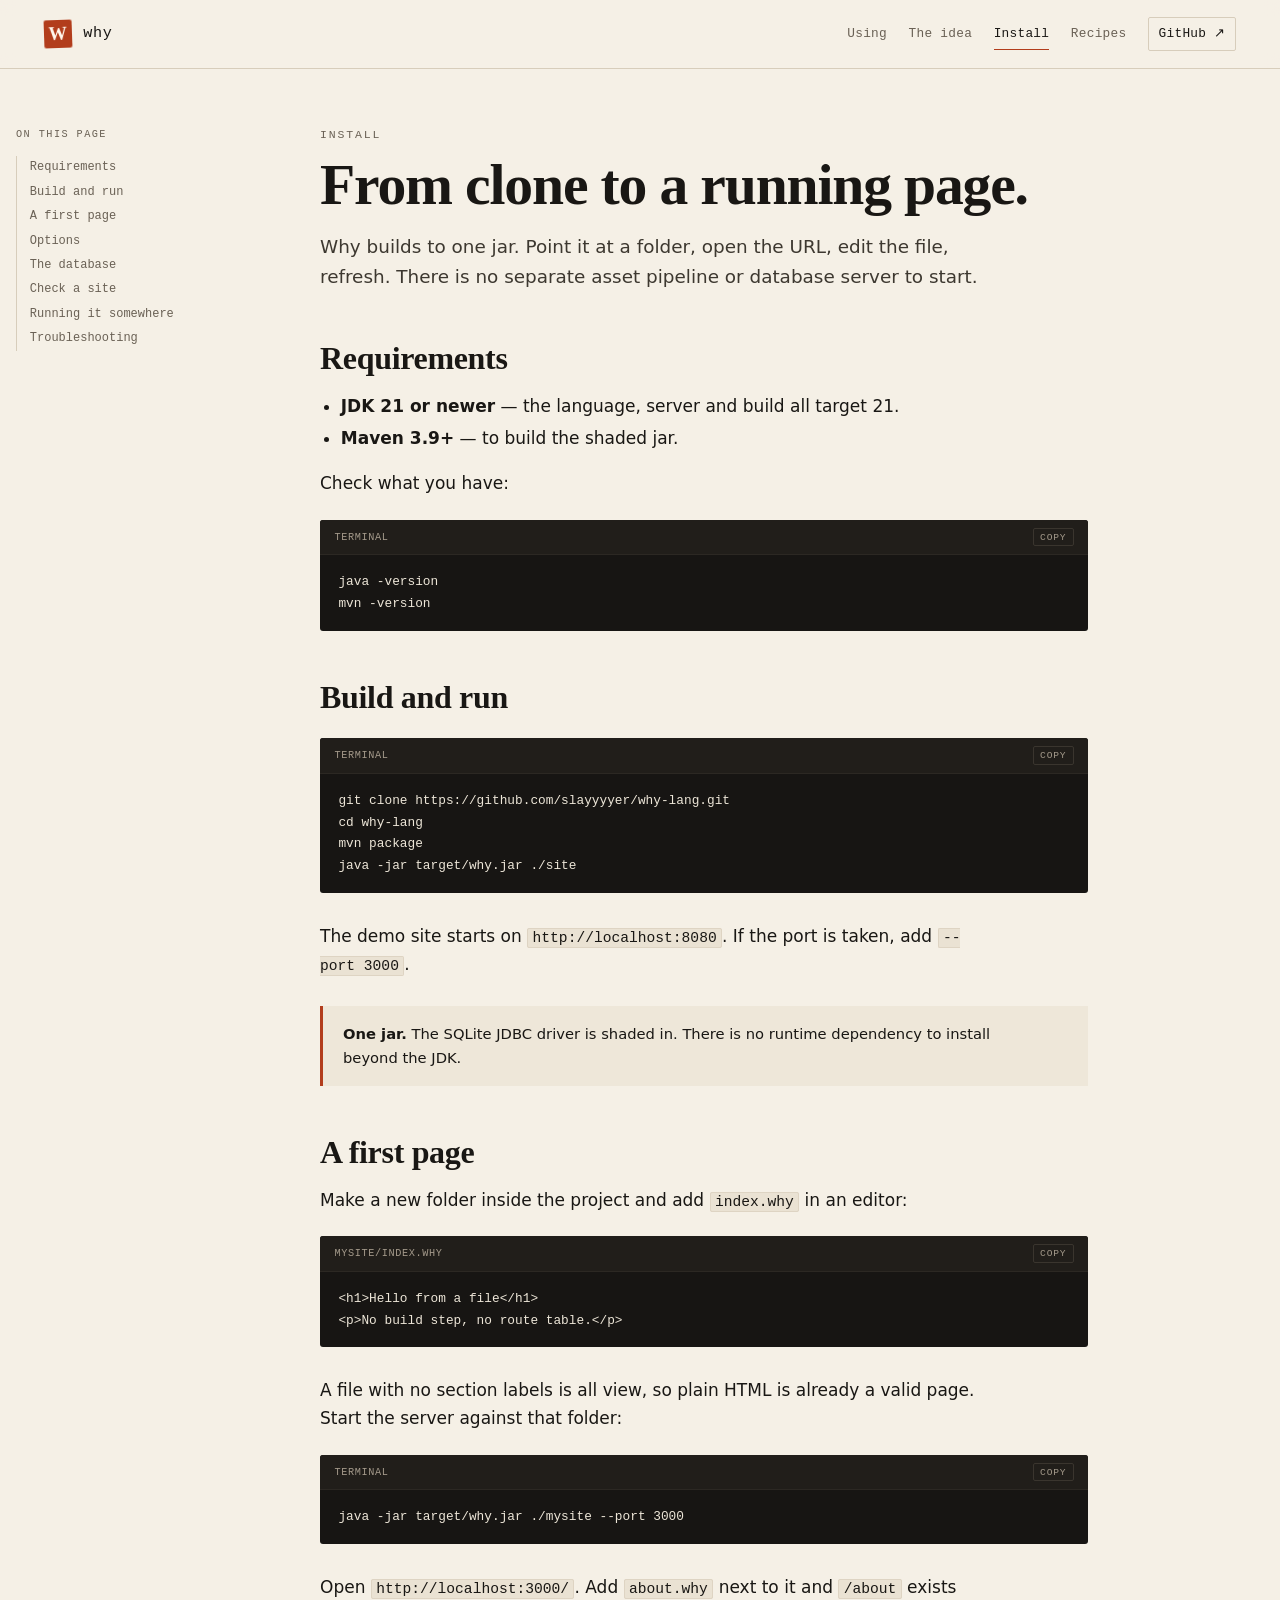
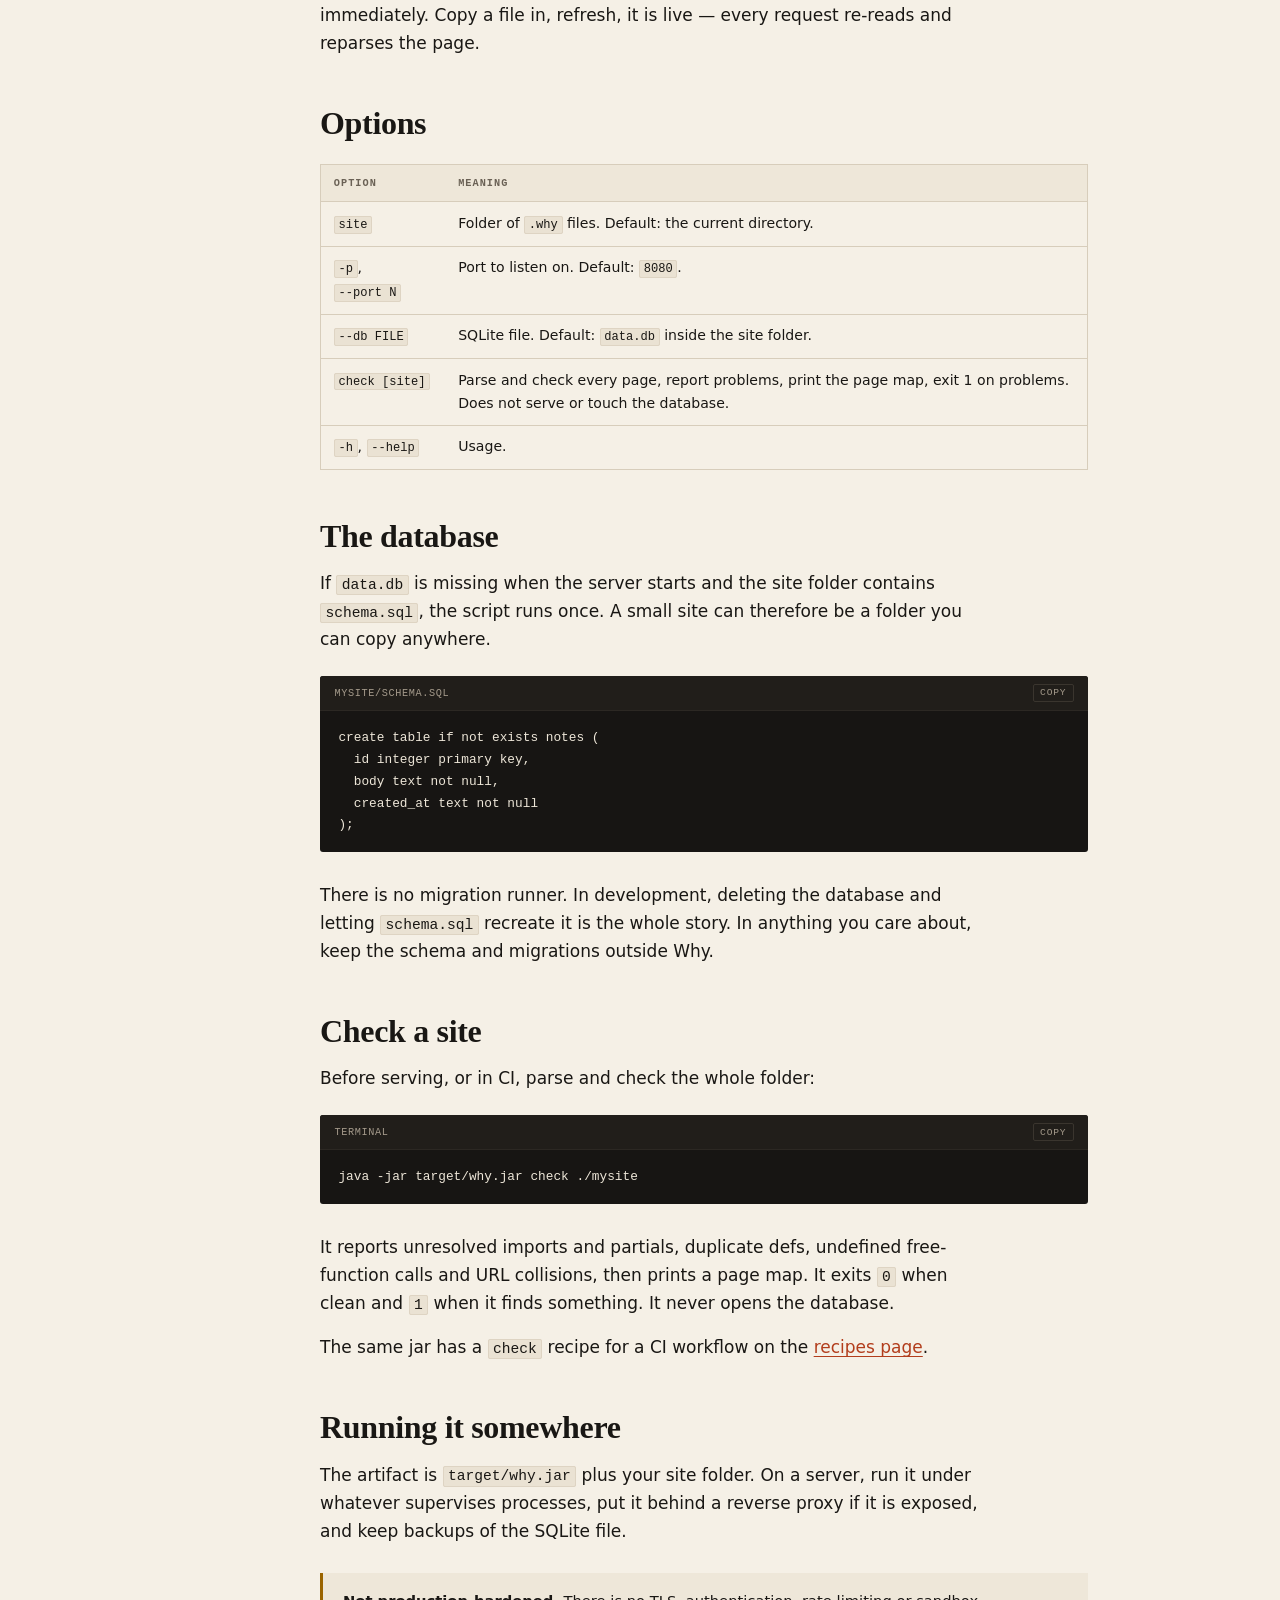
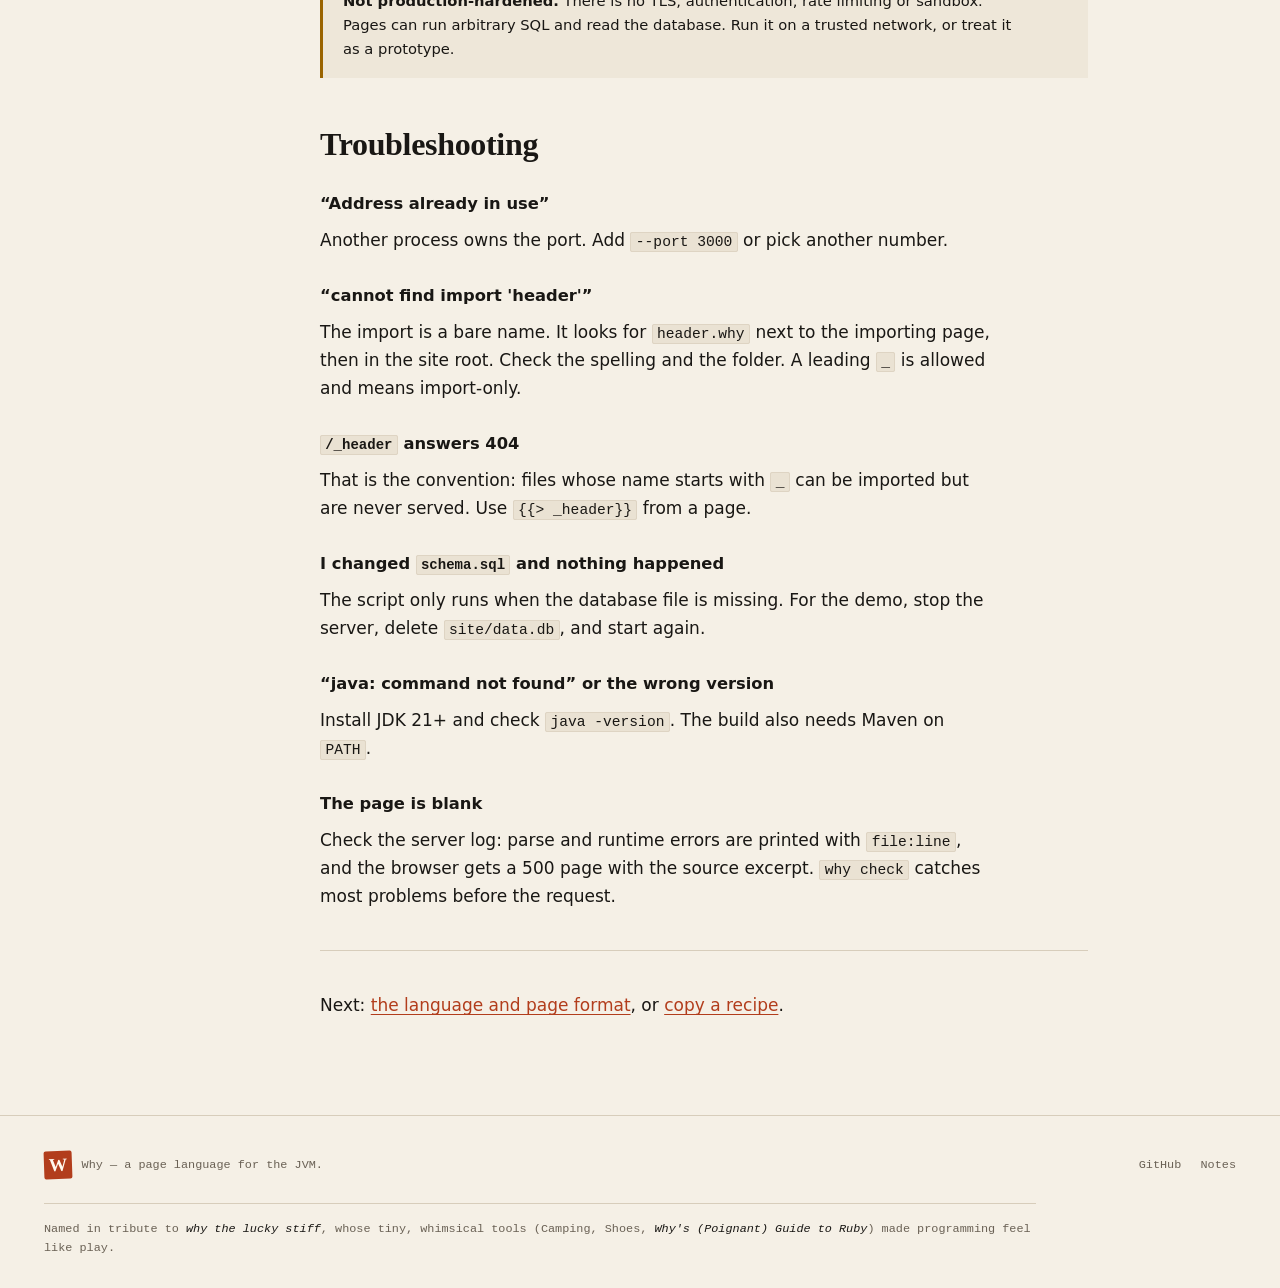
==== docs/install.html @ 2b7bb1e9 "Apply the site and docs review fixes Use "The idea" in navigation, replace the empty-list truthiness" ====
<!doctype html>
<html lang="en">
<head>
<meta charset="utf-8">
<meta name="viewport" content="width=device-width, initial-scale=1">
<title>Install Why — build the jar and run a first page</title>
<meta name="description" content="Requirements, build, run, first page, CLI options, SQLite schema bootstrap, check command and troubleshooting for Why.">
<link rel="icon" href="favicon.svg" type="image/svg+xml">
<link rel="stylesheet" href="style.css">
</head>
<body>
<a class="skip" href="#main">Skip to content</a>

<header class="site-head">
  <div class="wrap">
    <a class="brand" href="index.html" aria-label="Why home"><span class="mark">W</span><span>why</span></a>
    <nav class="site-nav" aria-label="Main">
      <a href="usage.html">Using</a>
      <a href="why.html">The idea</a>
      <a href="install.html" aria-current="page">Install</a>
      <a href="recipes.html">Recipes</a>
      <a class="gh" href="https://github.com/slayyyyer/why-lang">GitHub <span aria-hidden="true">↗</span></a>
    </nav>
  </div>
</header>

<main id="main">
  <div class="wrap docs">
    <div class="docs-grid">
      <nav class="toc" aria-label="On this page">
        <p class="toc-title">On this page</p>
        <a href="#requirements">Requirements</a>
        <a href="#build">Build and run</a>
        <a href="#first">A first page</a>
        <a href="#options">Options</a>
        <a href="#database">The database</a>
        <a href="#check">Check a site</a>
        <a href="#deploy">Running it somewhere</a>
        <a href="#troubleshooting">Troubleshooting</a>
      </nav>

      <article>
        <p class="eyebrow">Install</p>
        <h1>From clone to a running page.</h1>
        <p class="lead">Why builds to one jar. Point it at a folder, open the URL, edit the file, refresh. There is no separate asset pipeline or database server to start.</p>

        <h2 id="requirements">Requirements</h2>
        <ul>
          <li><strong>JDK 21 or newer</strong> — the language, server and build all target 21.</li>
          <li><strong>Maven 3.9+</strong> — to build the shaded jar.</li>
        </ul>
        <p>Check what you have:</p>
        <div class="code"><div class="code-title">terminal</div><pre><code>java -version
mvn -version</code></pre></div>

        <h2 id="build">Build and run</h2>
        <div class="code"><div class="code-title">terminal</div><pre><code>git clone https://github.com/slayyyyer/why-lang.git
cd why-lang
mvn package
java -jar target/why.jar ./site</code></pre></div>
        <p>The demo site starts on <code>http://localhost:8080</code>. If the port is taken, add <code>--port 3000</code>.</p>
        <div class="callout">
          <p><strong>One jar.</strong> The SQLite JDBC driver is shaded in. There is no runtime dependency to install beyond the JDK.</p>
        </div>

        <h2 id="first">A first page</h2>
        <p>Make a new folder inside the project and add <code>index.why</code> in an editor:</p>
        <div class="code"><div class="code-title">mysite/index.why</div><pre><code>&lt;h1&gt;Hello from a file&lt;/h1&gt;
&lt;p&gt;No build step, no route table.&lt;/p&gt;</code></pre></div>
        <p>A file with no section labels is all view, so plain HTML is already a valid page. Start the server against that folder:</p>
        <div class="code"><div class="code-title">terminal</div><pre><code>java -jar target/why.jar ./mysite --port 3000</code></pre></div>
        <p>Open <code>http://localhost:3000/</code>. Add <code>about.why</code> next to it and <code>/about</code> exists immediately. Copy a file in, refresh, it is live — every request re-reads and reparses the page.</p>

        <h2 id="options">Options</h2>
        <div class="table-wrap">
          <table>
            <thead><tr><th>Option</th><th>Meaning</th></tr></thead>
            <tbody>
              <tr><td><code>site</code></td><td>Folder of <code>.why</code> files. Default: the current directory.</td></tr>
              <tr><td><code>-p</code>, <code>--port N</code></td><td>Port to listen on. Default: <code>8080</code>.</td></tr>
              <tr><td><code>--db FILE</code></td><td>SQLite file. Default: <code>data.db</code> inside the site folder.</td></tr>
              <tr><td><code>check [site]</code></td><td>Parse and check every page, report problems, print the page map, exit 1 on problems. Does not serve or touch the database.</td></tr>
              <tr><td><code>-h</code>, <code>--help</code></td><td>Usage.</td></tr>
            </tbody>
          </table>
        </div>

        <h2 id="database">The database</h2>
        <p>If <code>data.db</code> is missing when the server starts and the site folder contains <code>schema.sql</code>, the script runs once. A small site can therefore be a folder you can copy anywhere.</p>
        <div class="code"><div class="code-title">mysite/schema.sql</div><pre><code>create table if not exists notes (
  id integer primary key,
  body text not null,
  created_at text not null
);</code></pre></div>
        <p>There is no migration runner. In development, deleting the database and letting <code>schema.sql</code> recreate it is the whole story. In anything you care about, keep the schema and migrations outside Why.</p>

        <h2 id="check">Check a site</h2>
        <p>Before serving, or in CI, parse and check the whole folder:</p>
        <div class="code"><div class="code-title">terminal</div><pre><code>java -jar target/why.jar check ./mysite</code></pre></div>
        <p>It reports unresolved imports and partials, duplicate defs, undefined free-function calls and URL collisions, then prints a page map. It exits <code>0</code> when clean and <code>1</code> when it finds something. It never opens the database.</p>
        <p>The same jar has a <code>check</code> recipe for a CI workflow on the <a href="recipes.html#ci">recipes page</a>.</p>

        <h2 id="deploy">Running it somewhere</h2>
        <p>The artifact is <code>target/why.jar</code> plus your site folder. On a server, run it under whatever supervises processes, put it behind a reverse proxy if it is exposed, and keep backups of the SQLite file.</p>
        <div class="callout warn">
          <p><strong>Not production-hardened.</strong> There is no TLS, authentication, rate limiting or sandbox. Pages can run arbitrary SQL and read the database. Run it on a trusted network, or treat it as a prototype.</p>
        </div>

        <h2 id="troubleshooting">Troubleshooting</h2>
        <h3>“Address already in use”</h3>
        <p>Another process owns the port. Add <code>--port 3000</code> or pick another number.</p>
        <h3>“cannot find import 'header'”</h3>
        <p>The import is a bare name. It looks for <code>header.why</code> next to the importing page, then in the site root. Check the spelling and the folder. A leading <code>_</code> is allowed and means import-only.</p>
        <h3><code>/_header</code> answers 404</h3>
        <p>That is the convention: files whose name starts with <code>_</code> can be imported but are never served. Use <code>{{&gt; _header}}</code> from a page.</p>
        <h3>I changed <code>schema.sql</code> and nothing happened</h3>
        <p>The script only runs when the database file is missing. For the demo, stop the server, delete <code>site/data.db</code>, and start again.</p>
        <h3>“java: command not found” or the wrong version</h3>
        <p>Install JDK 21+ and check <code>java -version</code>. The build also needs Maven on <code>PATH</code>.</p>
        <h3>The page is blank</h3>
        <p>Check the server log: parse and runtime errors are printed with <code>file:line</code>, and the browser gets a 500 page with the source excerpt. <code>why check</code> catches most problems before the request.</p>

        <hr>
        <p>Next: <a href="usage.html">the language and page format</a>, or <a href="recipes.html">copy a recipe</a>.</p>
      </article>
    </div>
  </div>
</main>

<footer class="site-foot">
  <div class="wrap">
    <a class="foot-brand" href="index.html"><span class="mark">W</span> Why — a page language for the JVM.</a>
    <span class="foot-links">
      <a href="https://github.com/slayyyyer/why-lang">GitHub</a>
      <a href="https://github.com/slayyyyer/why-lang/blob/main/NOTES.md">Notes</a>
    </span>
    <p class="tribute">Named in tribute to <em>why the lucky stiff</em>, whose tiny, whimsical tools (Camping, Shoes, <em>Why's (Poignant) Guide to Ruby</em>) made programming feel like play.</p>
  </div>
</footer>

<script src="site.js" defer></script>
</body>
</html>
---- docs/style.css ----
/* Why — project site. No external fonts, no build step. */

:root {
  --paper: #f5f0e6;
  --paper-2: #eee7d9;
  --ink: #191714;
  --body-ink: #3d3830;
  --muted: #6a6155;
  --line: #d7cdbb;
  --rust: #b23d1c;
  --rust-dark: #8f2f14;
  --rust-soft: #f0d8cc;
  --code: #171513;
  --code-2: #211e1a;
  --code-ink: #ede6d8;
  --code-muted: #a49a8b;
  --display: "Iowan Old Style", "Palatino Linotype", Palatino, Georgia, serif;
  --body: system-ui, -apple-system, "Segoe UI", Roboto, "Helvetica Neue", sans-serif;
  --mono: ui-monospace, SFMono-Regular, "Cascadia Mono", Menlo, Consolas, monospace;
  --max: 78rem;
  --measure: 48rem;
}

*, *::before, *::after { box-sizing: border-box; }

html { scroll-behavior: smooth; }

body {
  margin: 0;
  background: var(--paper);
  color: var(--ink);
  font-family: var(--body);
  font-size: 17px;
  line-height: 1.65;
  -webkit-font-smoothing: antialiased;
}

::selection { background: var(--rust-soft); color: var(--ink); }

a { color: var(--rust); text-decoration-thickness: 1px; text-underline-offset: 0.18em; }
a:hover { color: var(--rust-dark); }

:focus-visible { outline: 2px solid var(--rust); outline-offset: 3px; }

img, svg { max-width: 100%; }

.wrap { max-width: var(--max); margin: 0 auto; padding: 0 1.75rem; }

.skip {
  position: absolute;
  left: -999px;
  top: 0;
  background: var(--ink);
  color: var(--paper);
  padding: 0.6rem 1rem;
  z-index: 40;
}
.skip:focus { left: 1rem; top: 1rem; }

/* ---- header ---- */

.site-head {
  border-bottom: 1px solid var(--line);
  background: rgba(245, 240, 230, 0.94);
  position: sticky;
  top: 0;
  z-index: 30;
  backdrop-filter: blur(8px);
}

.site-head .wrap {
  display: flex;
  align-items: center;
  justify-content: space-between;
  gap: 1.5rem;
  min-height: 4.25rem;
}

.brand {
  display: flex;
  align-items: center;
  gap: 0.7rem;
  text-decoration: none;
  color: var(--ink);
  font-family: var(--mono);
  font-size: 0.95rem;
  letter-spacing: 0.04em;
}

.mark {
  display: inline-grid;
  place-items: center;
  width: 1.75rem;
  height: 1.75rem;
  background: var(--rust);
  color: #fff8ee;
  font-family: var(--display);
  font-weight: 700;
  font-size: 1.15rem;
  line-height: 1;
  border-radius: 2px;
  transform: rotate(-2deg);
}

.site-nav {
  display: flex;
  align-items: center;
  gap: 1.35rem;
  flex-wrap: wrap;
  font-family: var(--mono);
  font-size: 0.8rem;
  letter-spacing: 0.02em;
}

.site-nav a {
  color: var(--muted);
  text-decoration: none;
  padding: 0.3rem 0;
  border-bottom: 1px solid transparent;
}
.site-nav a:hover { color: var(--ink); }
.site-nav a[aria-current="page"] { color: var(--ink); border-bottom-color: var(--rust); }

.site-nav .gh {
  color: var(--ink);
  border: 1px solid var(--line);
  padding: 0.32rem 0.6rem;
  border-radius: 2px;
}
.site-nav .gh:hover { border-color: var(--ink); }

/* ---- type ---- */

.eyebrow {
  font-family: var(--mono);
  font-size: 0.72rem;
  letter-spacing: 0.16em;
  text-transform: uppercase;
  color: var(--muted);
  margin: 0 0 1.25rem;
}

h1, h2, h3 { text-wrap: balance; }

.hero { padding: 5.5rem 0 4rem; border-bottom: 1px solid var(--line); }

.hero-grid {
  display: grid;
  grid-template-columns: minmax(0, 1.05fr) minmax(0, 0.95fr);
  gap: 4rem;
  align-items: center;
}

.hero h1 {
  font-family: var(--display);
  font-weight: 600;
  font-size: clamp(2.7rem, 6vw, 4.9rem);
  line-height: 0.98;
  letter-spacing: -0.025em;
  margin: 0 0 1.5rem;
}
.hero h1 em { font-style: italic; color: var(--rust); }

.lede { font-size: 1.18rem; max-width: 36rem; color: var(--body-ink); margin: 0 0 1.8rem; }

.actions { display: flex; gap: 0.75rem; flex-wrap: wrap; margin: 0 0 1.6rem; }

.btn {
  display: inline-flex;
  align-items: center;
  gap: 0.5rem;
  background: var(--ink);
  color: var(--paper);
  text-decoration: none;
  font-family: var(--mono);
  font-size: 0.78rem;
  letter-spacing: 0.02em;
  padding: 0.7rem 1rem;
  border: 1px solid var(--ink);
  border-radius: 2px;
  transition: transform 0.12s ease, background 0.12s ease;
}
.btn:hover { background: #2c2721; color: var(--paper); transform: translateY(-1px); }
.btn.ghost { background: transparent; color: var(--ink); }
.btn.ghost:hover { background: var(--paper-2); color: var(--ink); }
.btn.light { background: var(--paper); border-color: var(--paper); color: var(--ink); }
.btn.light:hover { background: #fffaf0; color: var(--ink); }
.btn.on-dark { background: transparent; border-color: #6f6659; color: var(--paper); }
.btn.on-dark:hover { background: #2c2721; border-color: #8a8175; color: var(--paper); }

.hero-meta {
  font-family: var(--mono);
  font-size: 0.7rem;
  color: var(--muted);
  display: flex;
  gap: 0.9rem;
  flex-wrap: wrap;
}
.hero-meta span::before { content: "·"; margin-right: 0.9rem; color: var(--line); }
.hero-meta span:first-child::before { display: none; }

/* ---- demo ---- */

.demo {
  border: 1px solid var(--line);
  background: var(--paper-2);
  box-shadow: 12px 12px 0 rgba(25, 23, 20, 0.06);
  border-radius: 3px;
  overflow: hidden;
}

.demo-grid { display: grid; grid-template-columns: 1.1fr 0.9fr; }
.demo-pane { min-width: 0; background: var(--code); }
.demo-pane.out { background: #fbf7ee; }
.demo-pane + .demo-pane { border-left: 1px solid var(--line); }

.demo-label {
  font-family: var(--mono);
  font-size: 0.64rem;
  letter-spacing: 0.08em;
  text-transform: uppercase;
  padding: 0.55rem 0.9rem;
  color: var(--code-muted);
  background: var(--code-2);
  border-bottom: 1px solid #2c2823;
  display: flex;
  justify-content: space-between;
  gap: 1rem;
}
.demo-pane.out .demo-label {
  background: #e7dfd0;
  color: var(--muted);
  border-bottom-color: var(--line);
}

.demo pre {
  margin: 0;
  background: var(--code);
  color: var(--code-ink);
  padding: 1rem 1.1rem;
  font-family: var(--mono);
  font-size: 0.71rem;
  line-height: 1.7;
  overflow: auto;
  max-height: 27rem;
}

.fake { background: #fbf7ee; padding: 1.1rem 1.2rem; min-height: 100%; }
.fake h2 {
  font-family: var(--display);
  font-size: 1.5rem;
  margin: 1rem 0 0.7rem;
  letter-spacing: -0.01em;
}
.fake h3 {
  font-family: var(--display);
  font-size: 0.98rem;
  margin: 0.75rem 0 0.1rem;
}
.fake p { font-size: 0.7rem; color: var(--muted); margin: 0; }

/* ---- bands and cards ---- */

.band { padding: 4.5rem 0; border-bottom: 1px solid var(--line); }

.band-head {
  display: flex;
  justify-content: space-between;
  align-items: end;
  gap: 2rem;
  margin-bottom: 2.5rem;
}
.band h2 {
  font-family: var(--display);
  font-size: clamp(1.9rem, 4vw, 2.8rem);
  margin: 0;
  letter-spacing: -0.01em;
}
.band .kicker { max-width: 26rem; color: var(--muted); font-size: 0.95rem; margin: 0; }

.features {
  display: grid;
  grid-template-columns: repeat(auto-fit, minmax(20rem, 1fr));
  gap: 1px;
  background: var(--line);
  border: 1px solid var(--line);
}
.feature { background: var(--paper); padding: 1.5rem 1.35rem 1.7rem; }
.feature .num {
  font-family: var(--mono);
  font-size: 0.66rem;
  color: var(--rust);
  letter-spacing: 0.1em;
}
.feature h3 { font-size: 1rem; margin: 0.55rem 0 0.4rem; font-weight: 650; }
.feature p { margin: 0; font-size: 0.9rem; color: var(--muted); }

.callout {
  border-left: 3px solid var(--rust);
  background: var(--paper-2);
  padding: 1rem 1.25rem;
  margin: 1.75rem 0;
  font-size: 0.92rem;
}
.callout p:last-child { margin-bottom: 0; }
.callout strong { color: var(--ink); }
.callout.warn { border-left-color: #9a6400; }

/* ---- docs layout ---- */

.docs { padding: 3.5rem 0 5rem; }
.docs-grid {
  display: grid;
  grid-template-columns: 15rem minmax(0, 1fr);
  gap: 4rem;
  align-items: start;
}

.toc {
  position: sticky;
  top: 5.5rem;
  font-family: var(--mono);
  font-size: 0.75rem;
  line-height: 1.9;
}
.toc .toc-title {
  text-transform: uppercase;
  letter-spacing: 0.14em;
  font-size: 0.64rem;
  color: var(--muted);
  margin: 0 0 0.7rem;
}
.toc a {
  display: block;
  color: var(--muted);
  text-decoration: none;
  border-left: 1px solid var(--line);
  padding: 0.05rem 0 0.05rem 0.8rem;
}
.toc a:hover { color: var(--ink); border-left-color: var(--rust); }

article { max-width: var(--measure); min-width: 0; }
article h1 {
  font-family: var(--display);
  font-size: clamp(2.4rem, 5vw, 3.6rem);
  line-height: 1.05;
  letter-spacing: -0.02em;
  margin: 0.3rem 0 1rem;
}
article .eyebrow { margin-bottom: 0.7rem; }
article > .lead { font-size: 1.15rem; color: var(--body-ink); }
article h2 {
  font-family: var(--display);
  font-size: 2rem;
  line-height: 1.15;
  margin: 3rem 0 0.9rem;
  letter-spacing: -0.01em;
  scroll-margin-top: 6rem;
}
article h3 { font-size: 1.02rem; margin: 1.8rem 0 0.5rem; }
article p { margin: 0 0 1rem; }
article p, article li, article .pullquote { max-width: 42rem; }
article ul, article ol { margin: 0 0 1.1rem; padding-left: 1.3rem; }
article li { margin: 0.25rem 0; }
article code {
  font-family: var(--mono);
  font-size: 0.86em;
  background: #eae2d3;
  border: 1px solid #ded4c3;
  border-radius: 2px;
  padding: 0.08em 0.3em;
}
article pre code { background: none; border: 0; padding: 0; font-size: inherit; }
article hr { border: 0; border-top: 1px solid var(--line); margin: 2.5rem 0; }
.pullquote {
  font-family: var(--display);
  font-size: 1.55rem;
  line-height: 1.35;
  color: var(--body-ink);
  border-left: 3px solid var(--rust);
  margin: 2rem 0;
  padding: 0.15rem 0 0.15rem 1.3rem;
}

/* ---- code blocks ---- */

.code {
  position: relative;
  margin: 1.4rem 0 1.8rem;
  border-radius: 3px;
  overflow: hidden;
  background: var(--code);
}
.code-title {
  font-family: var(--mono);
  font-size: 0.64rem;
  letter-spacing: 0.06em;
  text-transform: uppercase;
  color: var(--code-muted);
  background: var(--code-2);
  border-bottom: 1px solid #2c2823;
  padding: 0.5rem 0.9rem;
  display: flex;
  align-items: center;
  justify-content: space-between;
  flex-wrap: wrap;
  gap: 0.6rem 1rem;
}
.code pre {
  margin: 0;
  padding: 1rem 1.15rem;
  overflow: auto;
  white-space: pre-wrap;
  overflow-wrap: anywhere;
  color: var(--code-ink);
  font-family: var(--mono);
  font-size: 0.8rem;
  line-height: 1.7;
  tab-size: 2;
}
.code .copy {
  font-family: var(--mono);
  font-size: 0.6rem;
  letter-spacing: 0.08em;
  text-transform: uppercase;
  color: var(--code-muted);
  background: transparent;
  border: 1px solid #3a352e;
  border-radius: 2px;
  padding: 0.18rem 0.4rem;
  cursor: pointer;
  transition: color 0.12s ease, background 0.12s ease;
}
.code .copy:hover { color: var(--code); background: var(--code-ink); }

/* ---- tables ---- */

.table-wrap { overflow-x: auto; margin: 1.4rem 0 1.8rem; border: 1px solid var(--line); }
table { border-collapse: collapse; width: 100%; font-size: 0.88rem; }
th {
  font-family: var(--mono);
  font-size: 0.64rem;
  text-transform: uppercase;
  letter-spacing: 0.1em;
  color: var(--muted);
  text-align: left;
  padding: 0.6rem 0.8rem;
  background: var(--paper-2);
  border-bottom: 1px solid var(--line);
}
td { padding: 0.6rem 0.8rem; border-top: 1px solid var(--line); vertical-align: top; }
td code { white-space: nowrap; }

/* ---- recipes ---- */

.recipe { border-top: 1px solid var(--line); padding: 2.8rem 0; }
.recipe:first-of-type { border-top: 0; padding-top: 0; }
.recipe-head { display: flex; gap: 0.9rem; align-items: baseline; }
.recipe .n { font-family: var(--mono); font-size: 0.72rem; color: var(--rust); letter-spacing: 0.08em; }
.recipe h2 { font-family: var(--display); font-size: 1.9rem; margin: 0 0 0.35rem; letter-spacing: -0.01em; }
.recipe .teaches {
  font-family: var(--mono);
  font-size: 0.72rem;
  color: var(--muted);
  margin: 0 0 1rem;
}
.recipe p { margin: 0 0 1rem; }

/* ---- CTA and footer ---- */

.cta { padding: 4.5rem 0; }
.cta-box {
  background: var(--ink);
  color: var(--paper);
  padding: 3rem;
  display: flex;
  justify-content: space-between;
  gap: 2rem;
  align-items: center;
  border-radius: 3px;
}
.cta-box h2 { font-family: var(--display); font-size: 2.4rem; margin: 0 0 0.4rem; color: var(--paper); }
.cta-box p { margin: 0; color: #cfc6b6; max-width: 34rem; }
.cta-actions { display: flex; gap: 0.75rem; flex-wrap: wrap; }

.site-foot { border-top: 1px solid var(--line); padding: 2.2rem 0; font-family: var(--mono); font-size: 0.74rem; color: var(--muted); }
.site-foot .wrap { display: flex; justify-content: space-between; gap: 1.5rem; flex-wrap: wrap; align-items: center; }
.foot-brand { display: flex; align-items: center; gap: 0.6rem; color: var(--muted); text-decoration: none; }
.foot-brand:hover { color: var(--ink); }
.foot-links { display: flex; gap: 1.2rem; }
.foot-links a { color: var(--muted); text-decoration: none; }
.foot-links a:hover { color: var(--ink); }
.tribute {
  flex-basis: 100%;
  margin: 0;
  padding-top: 1rem;
  border-top: 1px solid var(--line);
  max-width: 62rem;
  line-height: 1.6;
}
.tribute em { color: var(--ink); font-style: italic; }

/* ---- responsive ---- */

@media (max-width: 980px) {
  .hero-grid { grid-template-columns: 1fr; gap: 2.5rem; }
  .docs-grid { grid-template-columns: 1fr; gap: 2rem; }
  .toc {
    position: static;
    display: grid;
    grid-template-columns: repeat(2, 1fr);
    gap: 0 1.5rem;
    padding-bottom: 1.5rem;
    border-bottom: 1px solid var(--line);
  }
  .toc .toc-title { grid-column: 1 / -1; }
  .toc a { border-left: 0; padding: 0.1rem 0; }
}

@media (max-width: 680px) {
  body { font-size: 16px; }
  .wrap { padding: 0 1.1rem; }
  .site-head .wrap { flex-direction: column; align-items: flex-start; padding-top: 0.8rem; padding-bottom: 0.8rem; gap: 0.6rem; }
  .site-nav { gap: 1rem; font-size: 0.74rem; }
  .hero { padding: 3.5rem 0 3rem; }
  .hero h1 { font-size: clamp(2.4rem, 10vw, 3.4rem); }
  .demo-grid { grid-template-columns: 1fr; }
  .demo-pane + .demo-pane { border-left: 0; border-top: 1px solid var(--line); }
  .band-head { flex-direction: column; align-items: flex-start; gap: 0.8rem; }
  .cta-box { flex-direction: column; align-items: flex-start; padding: 2rem; }
  .cta-box h2 { font-size: 2rem; }
  .demo pre { white-space: pre-wrap; overflow-wrap: anywhere; }
  .docs { padding-top: 2.5rem; }
  .hero-meta { gap: 0.35rem 0.9rem; }
  .hero-meta span::before { display: none; }
  article h2 { font-size: 1.7rem; }
}

@media (prefers-reduced-motion: reduce) {
  html { scroll-behavior: auto; }
  .btn { transition: none; }
}
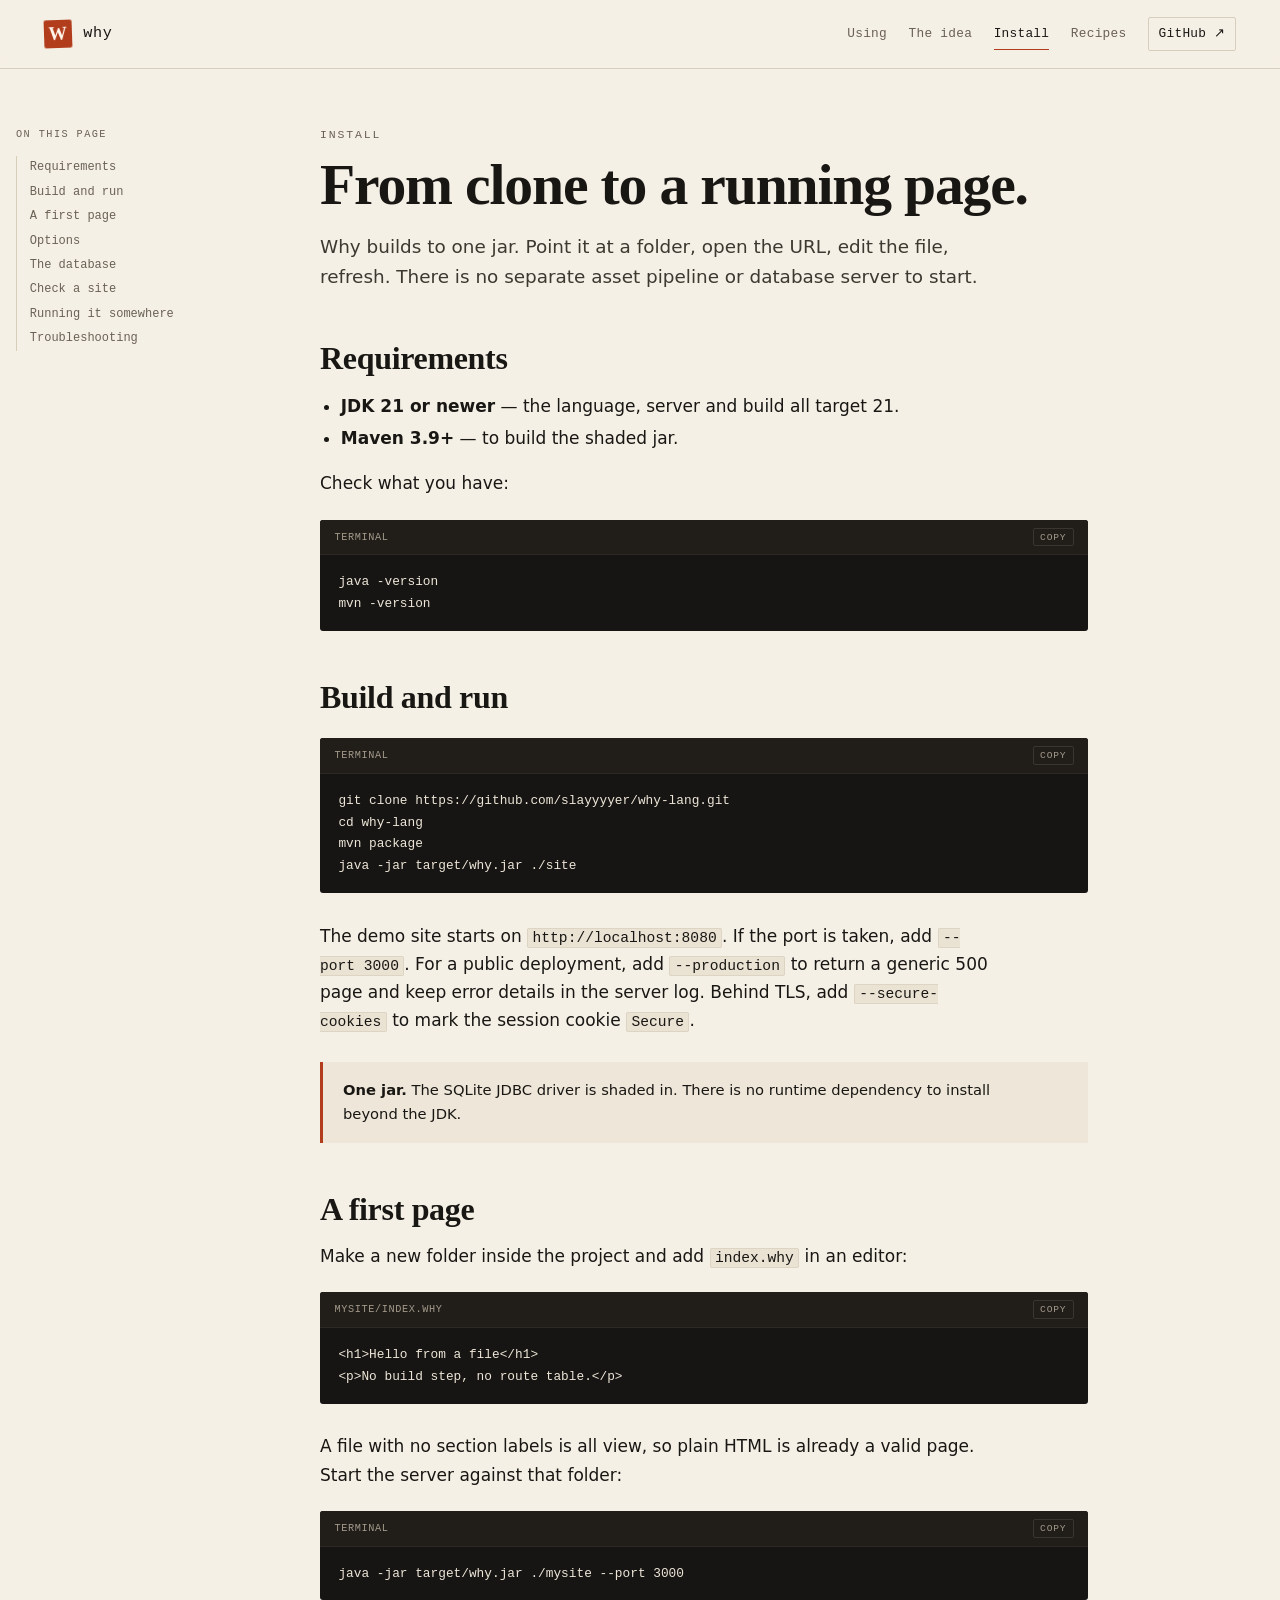
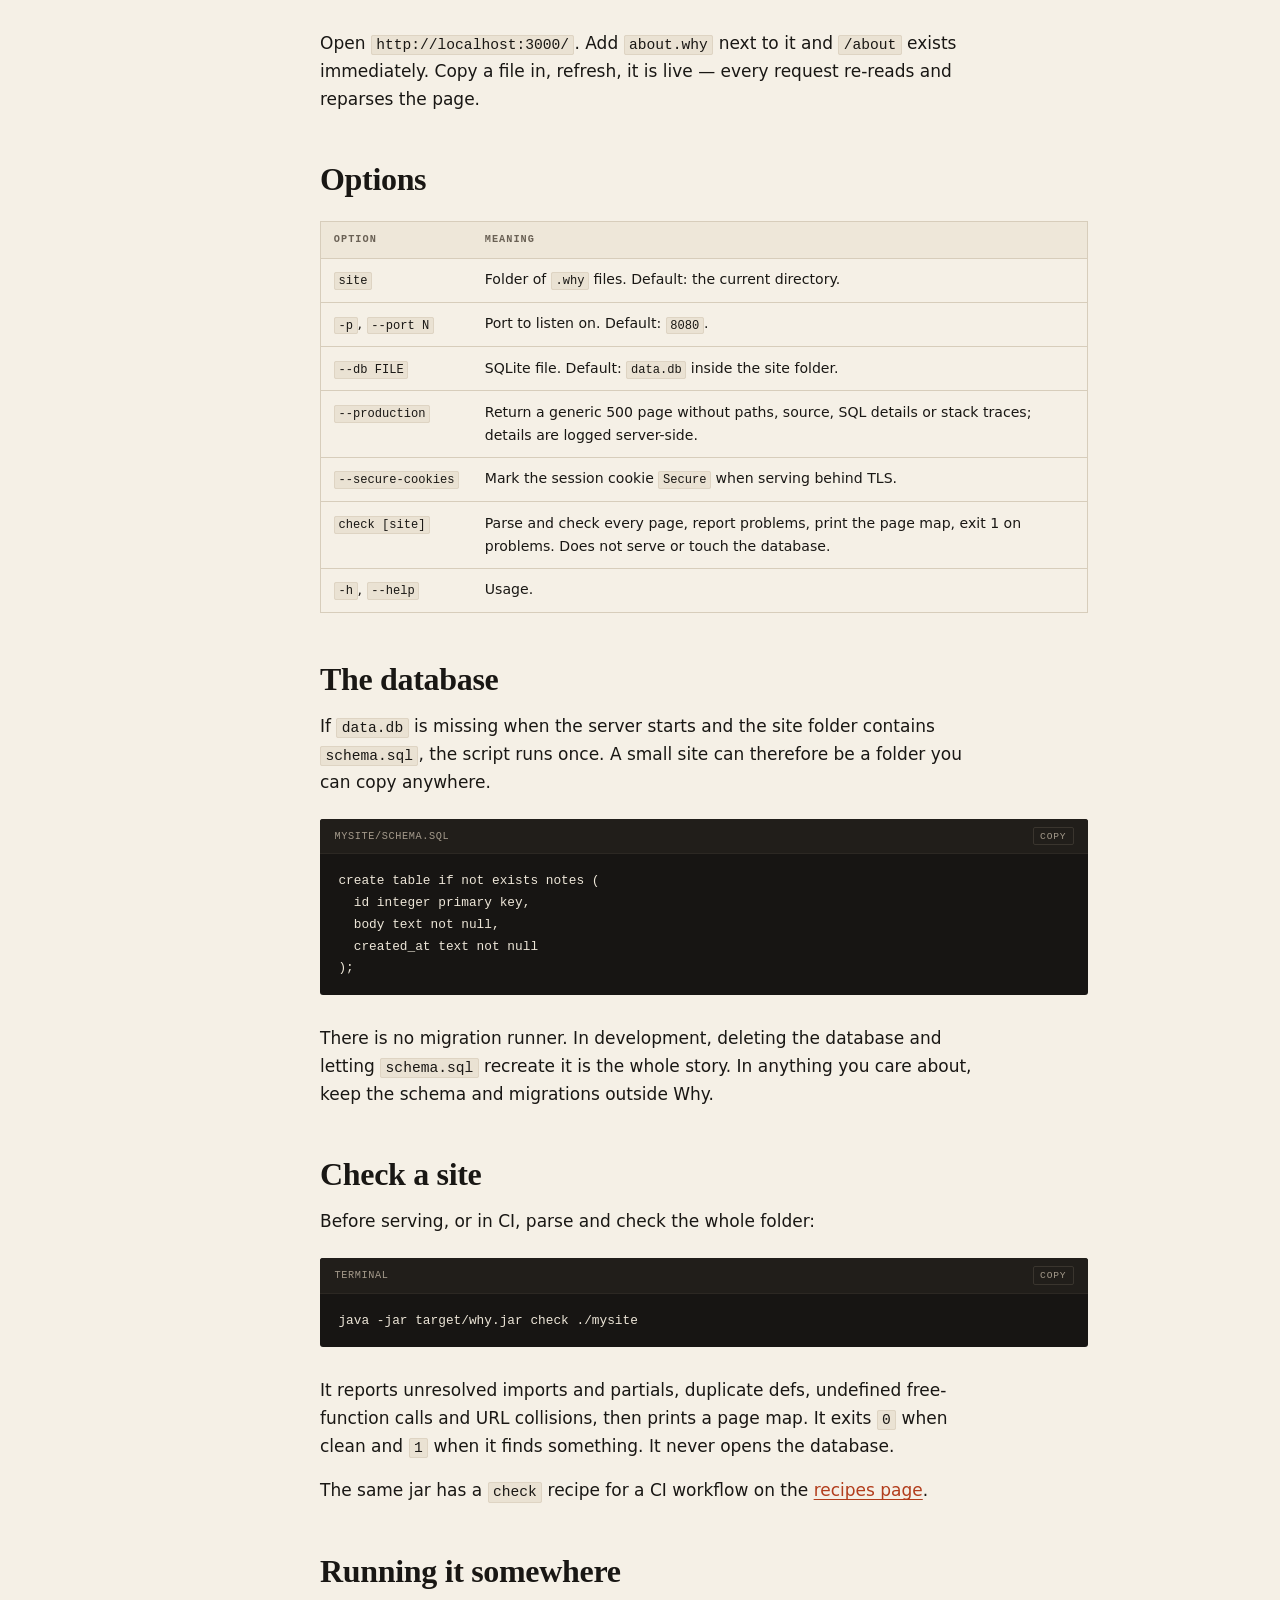
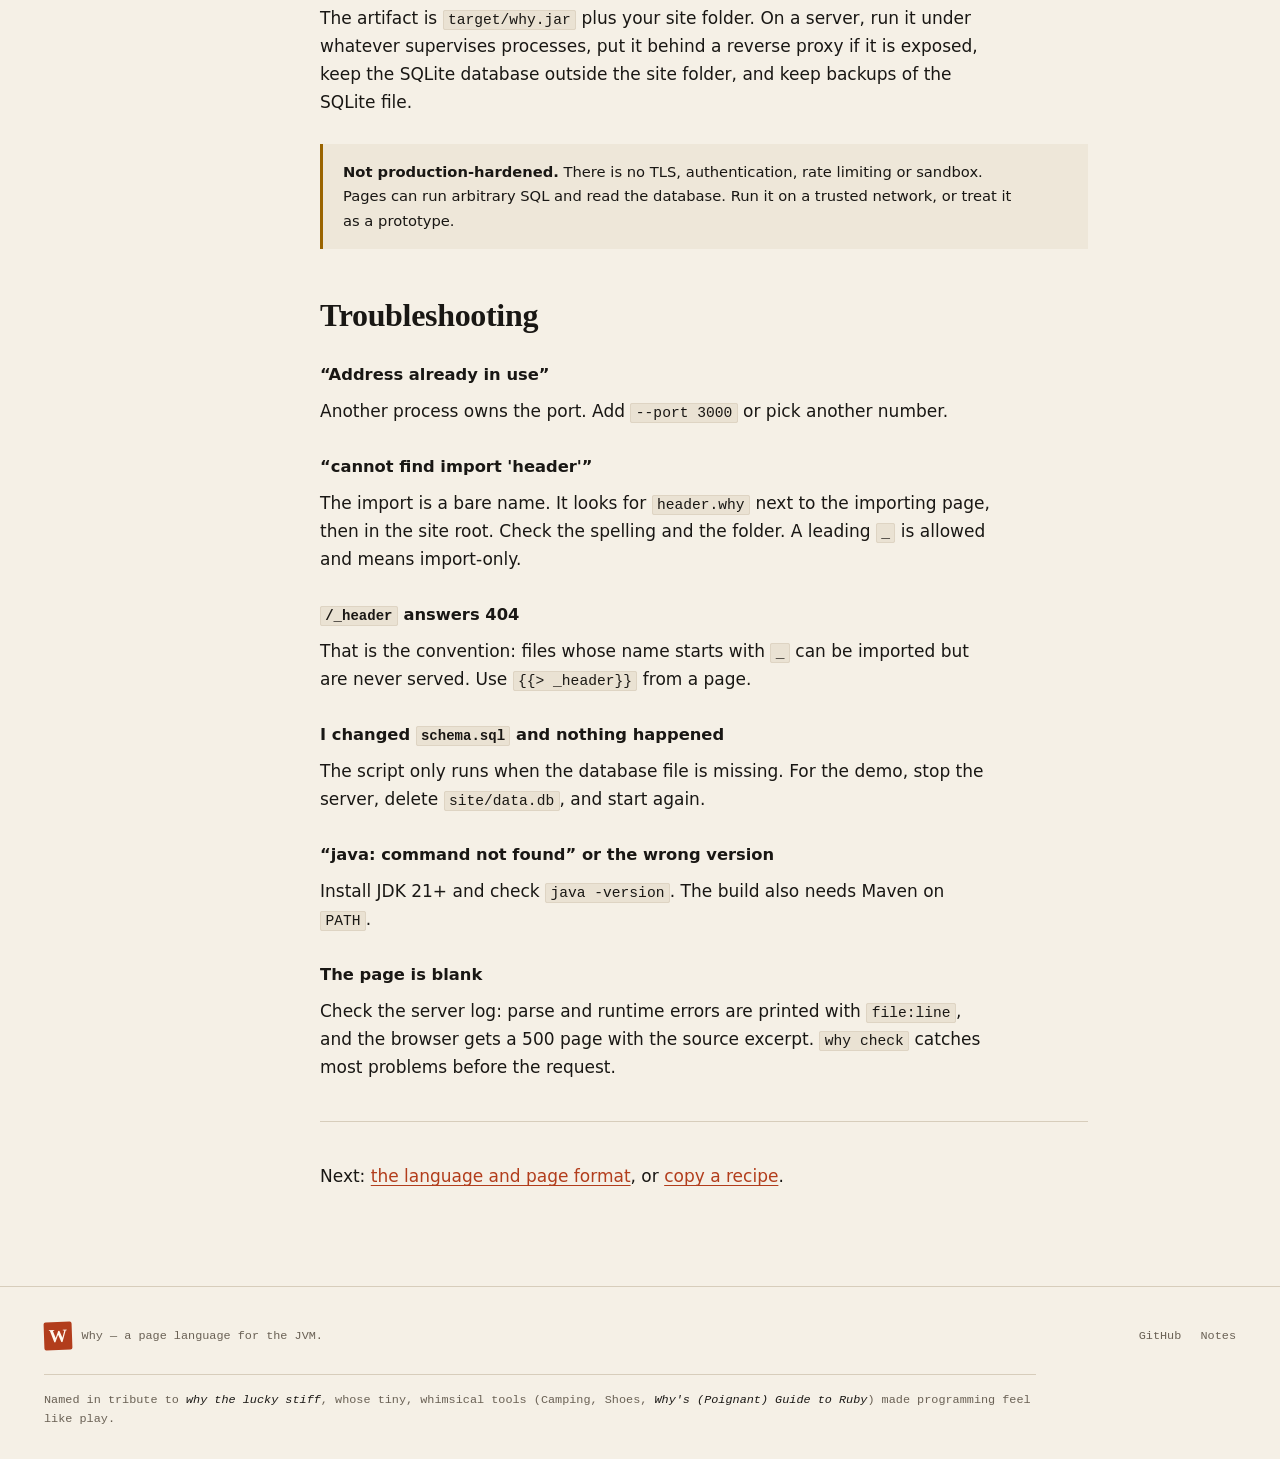
==== commit 8ab7cbfe: "Harden serving, sessions, and deployment guidance Restrict public files and redirects, bound request" ====
--- a/docs/install.html
+++ b/docs/install.html
@@ -58,7 +58,7 @@
 cd why-lang
 mvn package
 java -jar target/why.jar ./site</code></pre></div>
-        <p>The demo site starts on <code>http://localhost:8080</code>. If the port is taken, add <code>--port 3000</code>.</p>
+        <p>The demo site starts on <code>http://localhost:8080</code>. If the port is taken, add <code>--port 3000</code>. For a public deployment, add <code>--production</code> to return a generic 500 page and keep error details in the server log. Behind TLS, add <code>--secure-cookies</code> to mark the session cookie <code>Secure</code>.</p>
         <div class="callout">
           <p><strong>One jar.</strong> The SQLite JDBC driver is shaded in. There is no runtime dependency to install beyond the JDK.</p>
         </div>
@@ -79,6 +79,8 @@
               <tr><td><code>site</code></td><td>Folder of <code>.why</code> files. Default: the current directory.</td></tr>
               <tr><td><code>-p</code>, <code>--port N</code></td><td>Port to listen on. Default: <code>8080</code>.</td></tr>
               <tr><td><code>--db FILE</code></td><td>SQLite file. Default: <code>data.db</code> inside the site folder.</td></tr>
+              <tr><td><code>--production</code></td><td>Return a generic 500 page without paths, source, SQL details or stack traces; details are logged server-side.</td></tr>
+              <tr><td><code>--secure-cookies</code></td><td>Mark the session cookie <code>Secure</code> when serving behind TLS.</td></tr>
               <tr><td><code>check [site]</code></td><td>Parse and check every page, report problems, print the page map, exit 1 on problems. Does not serve or touch the database.</td></tr>
               <tr><td><code>-h</code>, <code>--help</code></td><td>Usage.</td></tr>
             </tbody>
@@ -101,7 +103,7 @@
         <p>The same jar has a <code>check</code> recipe for a CI workflow on the <a href="recipes.html#ci">recipes page</a>.</p>
 
         <h2 id="deploy">Running it somewhere</h2>
-        <p>The artifact is <code>target/why.jar</code> plus your site folder. On a server, run it under whatever supervises processes, put it behind a reverse proxy if it is exposed, and keep backups of the SQLite file.</p>
+        <p>The artifact is <code>target/why.jar</code> plus your site folder. On a server, run it under whatever supervises processes, put it behind a reverse proxy if it is exposed, keep the SQLite database outside the site folder, and keep backups of the SQLite file.</p>
         <div class="callout warn">
           <p><strong>Not production-hardened.</strong> There is no TLS, authentication, rate limiting or sandbox. Pages can run arbitrary SQL and read the database. Run it on a trusted network, or treat it as a prototype.</p>
         </div>
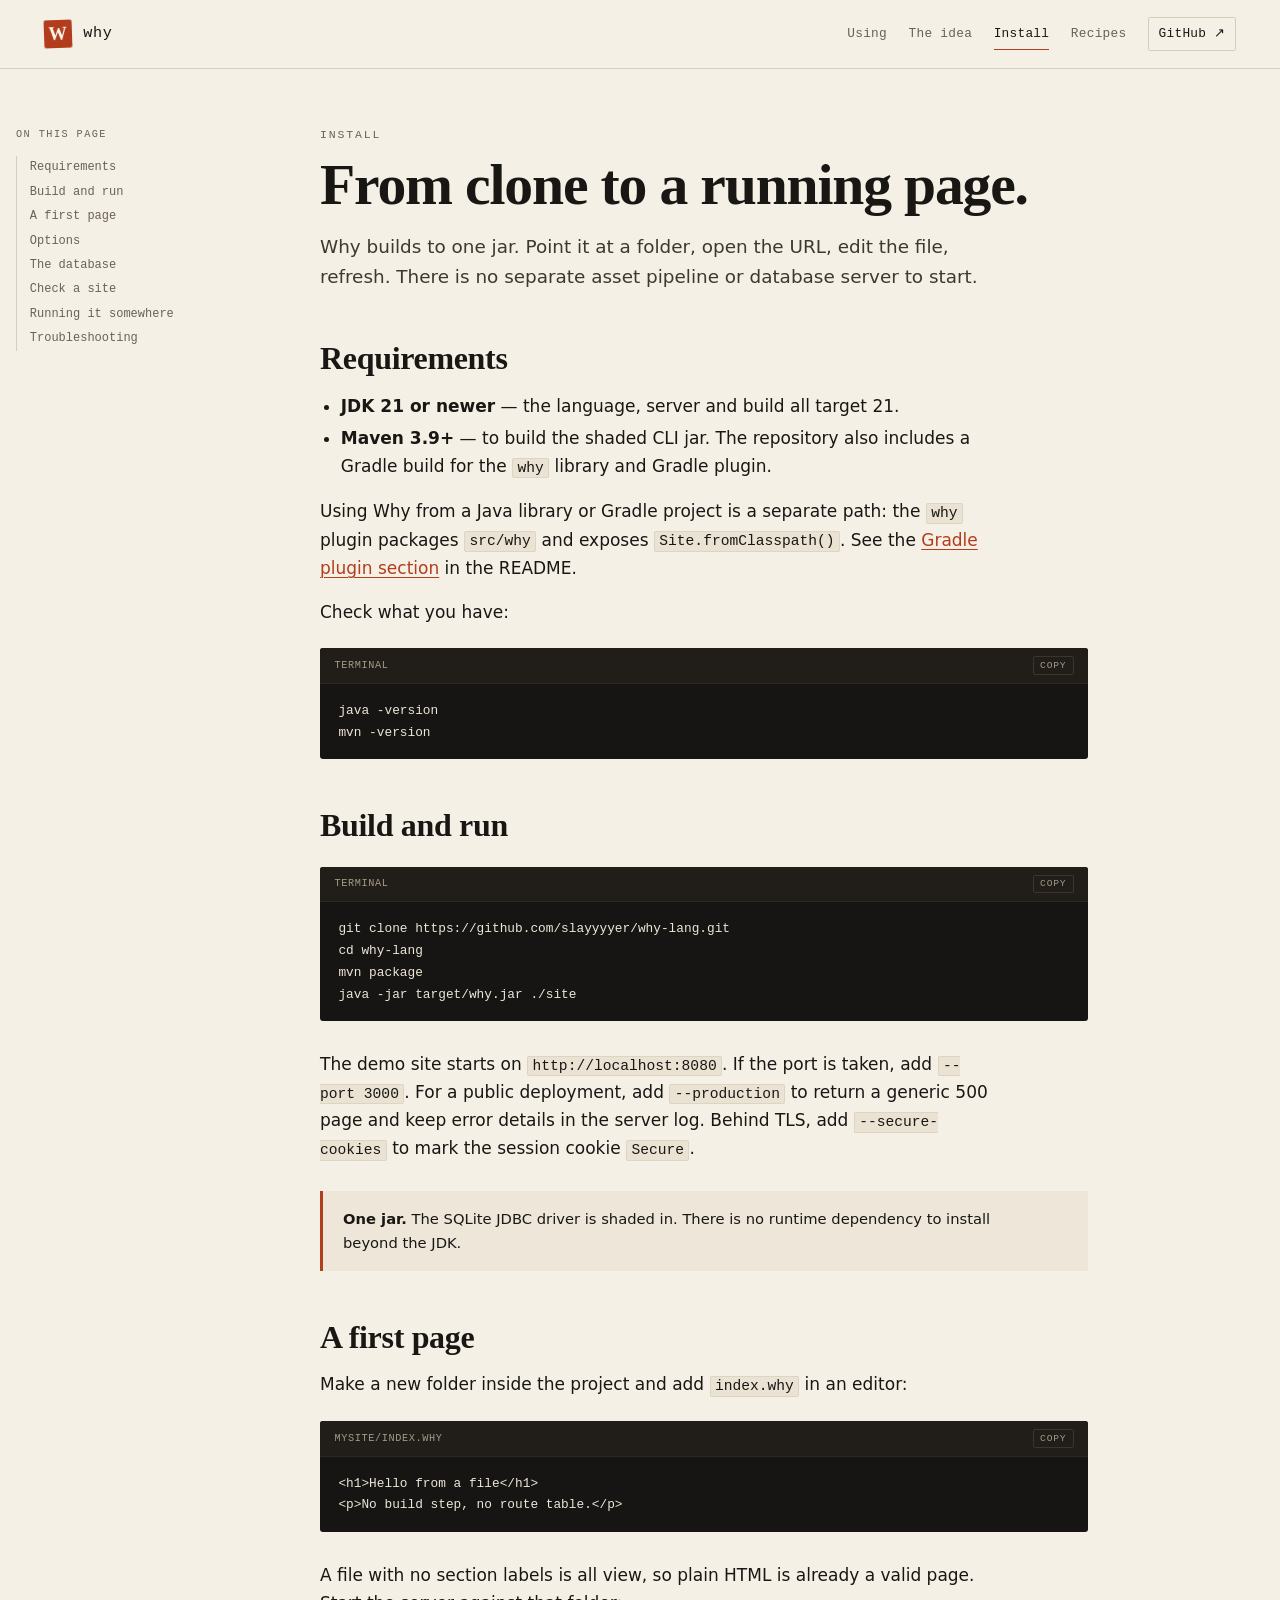
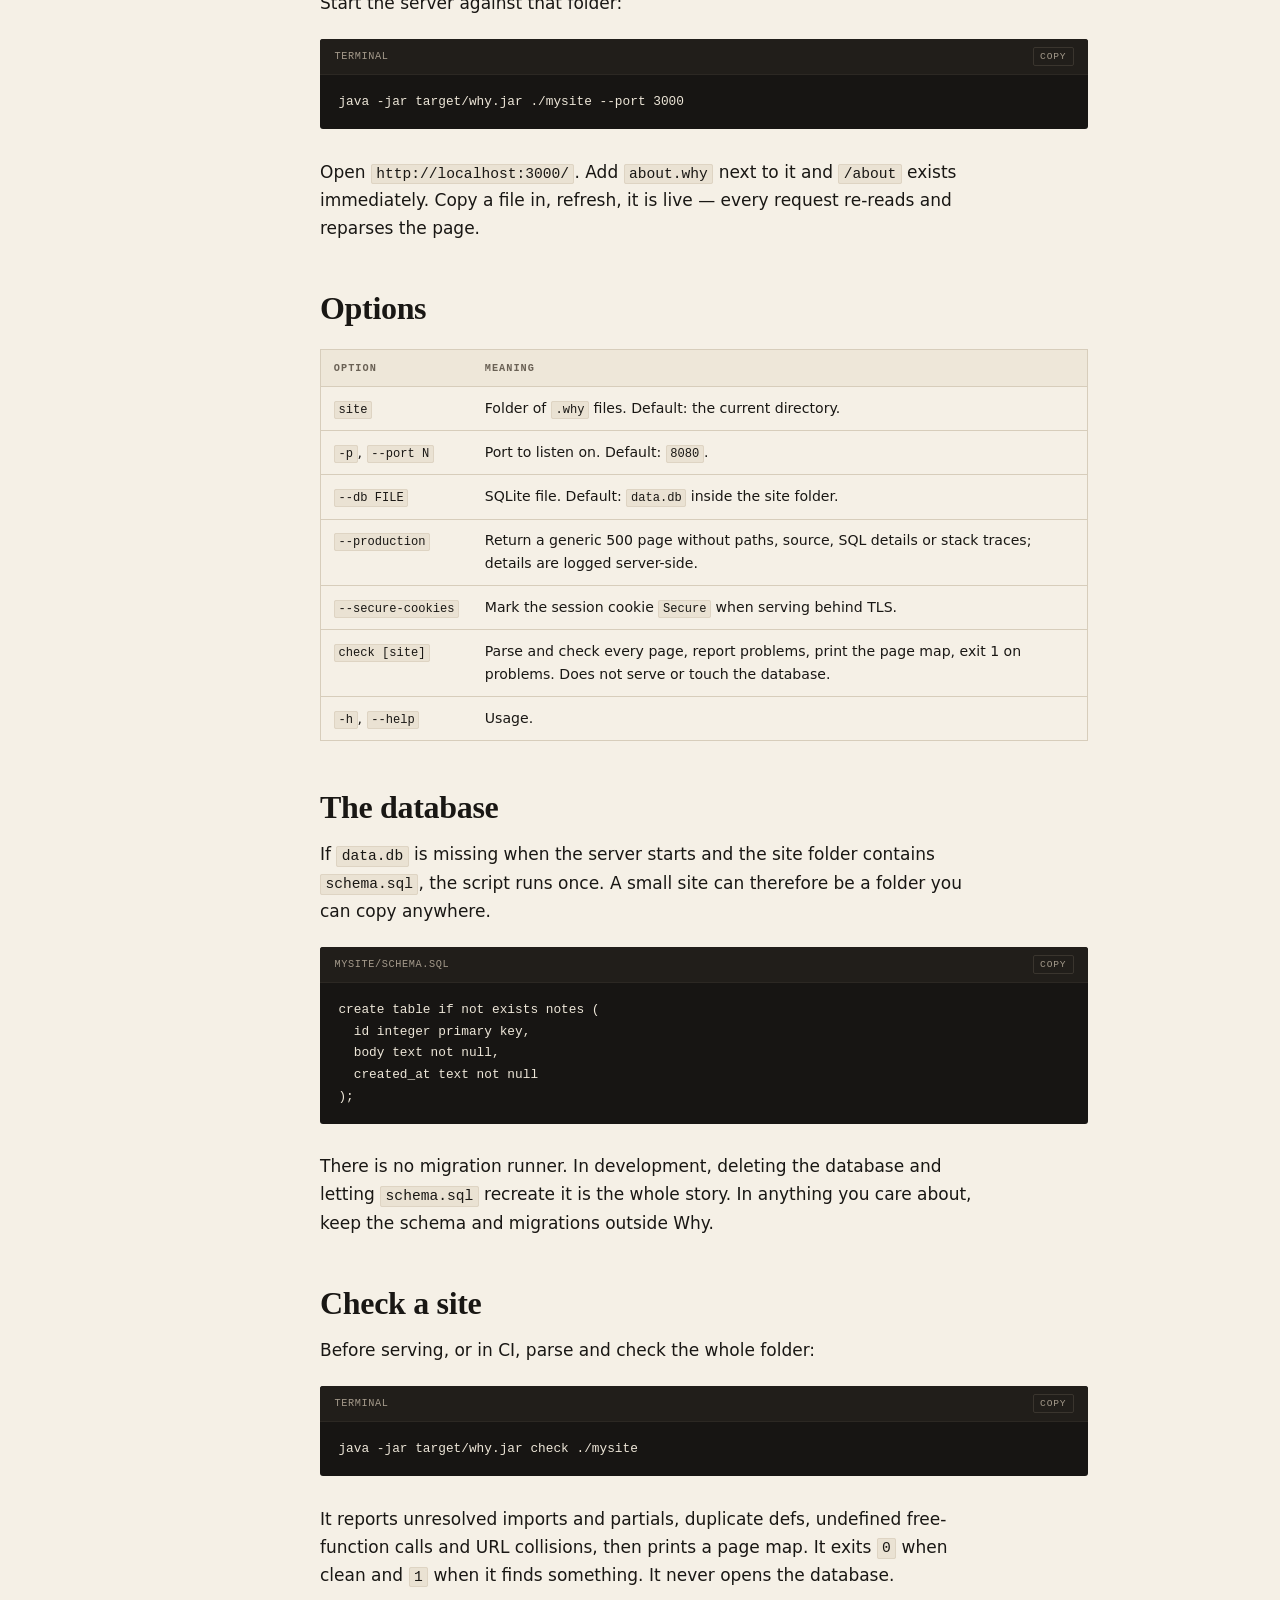
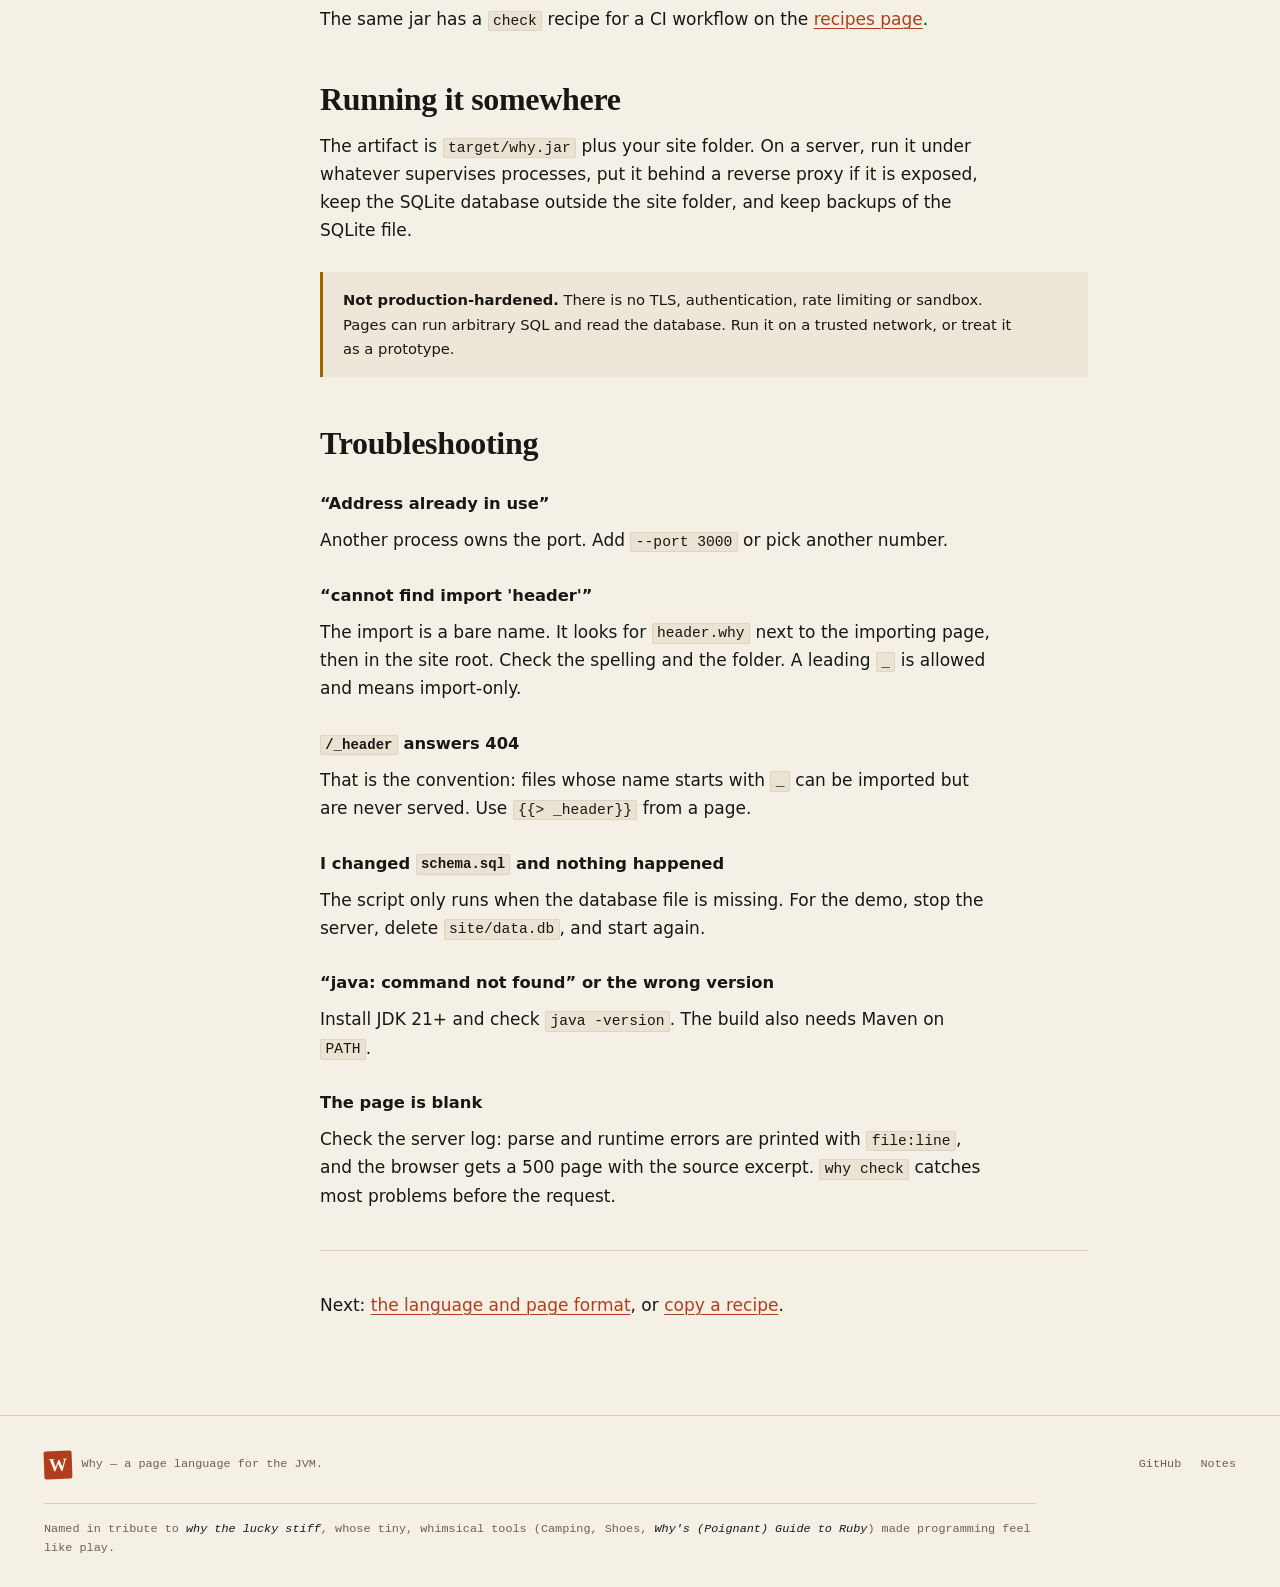
==== commit ae19d325: "Add Gradle plugin and classpath site packaging Package src/why into jars, add whyCheck and whyRun, a" ====
--- a/docs/install.html
+++ b/docs/install.html
@@ -47,8 +47,9 @@
         <h2 id="requirements">Requirements</h2>
         <ul>
           <li><strong>JDK 21 or newer</strong> — the language, server and build all target 21.</li>
-          <li><strong>Maven 3.9+</strong> — to build the shaded jar.</li>
+          <li><strong>Maven 3.9+</strong> — to build the shaded CLI jar. The repository also includes a Gradle build for the <code>why</code> library and Gradle plugin.</li>
         </ul>
+        <p>Using Why from a Java library or Gradle project is a separate path: the <code>why</code> plugin packages <code>src/why</code> and exposes <code>Site.fromClasspath()</code>. See the <a href="https://github.com/slayyyyer/why-lang#gradle-plugin">Gradle plugin section</a> in the README.</p>
         <p>Check what you have:</p>
         <div class="code"><div class="code-title">terminal</div><pre><code>java -version
 mvn -version</code></pre></div>
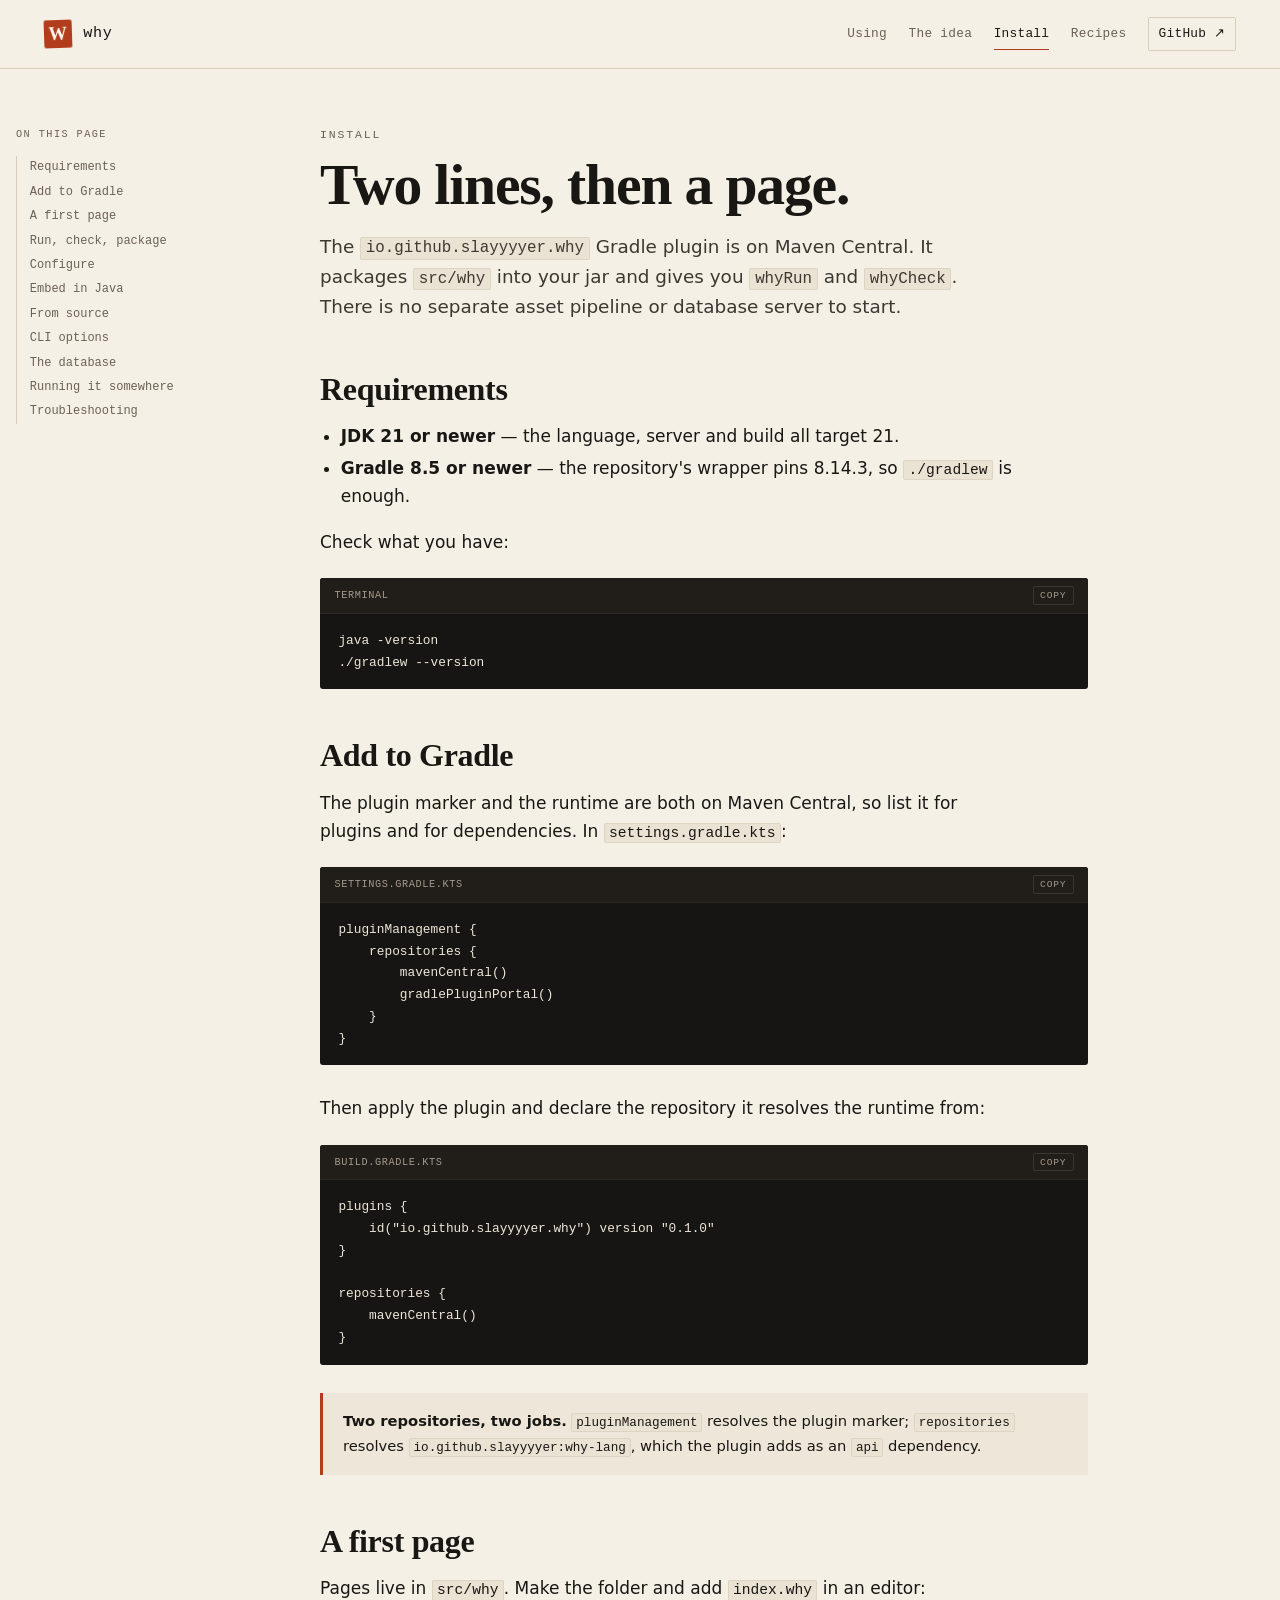
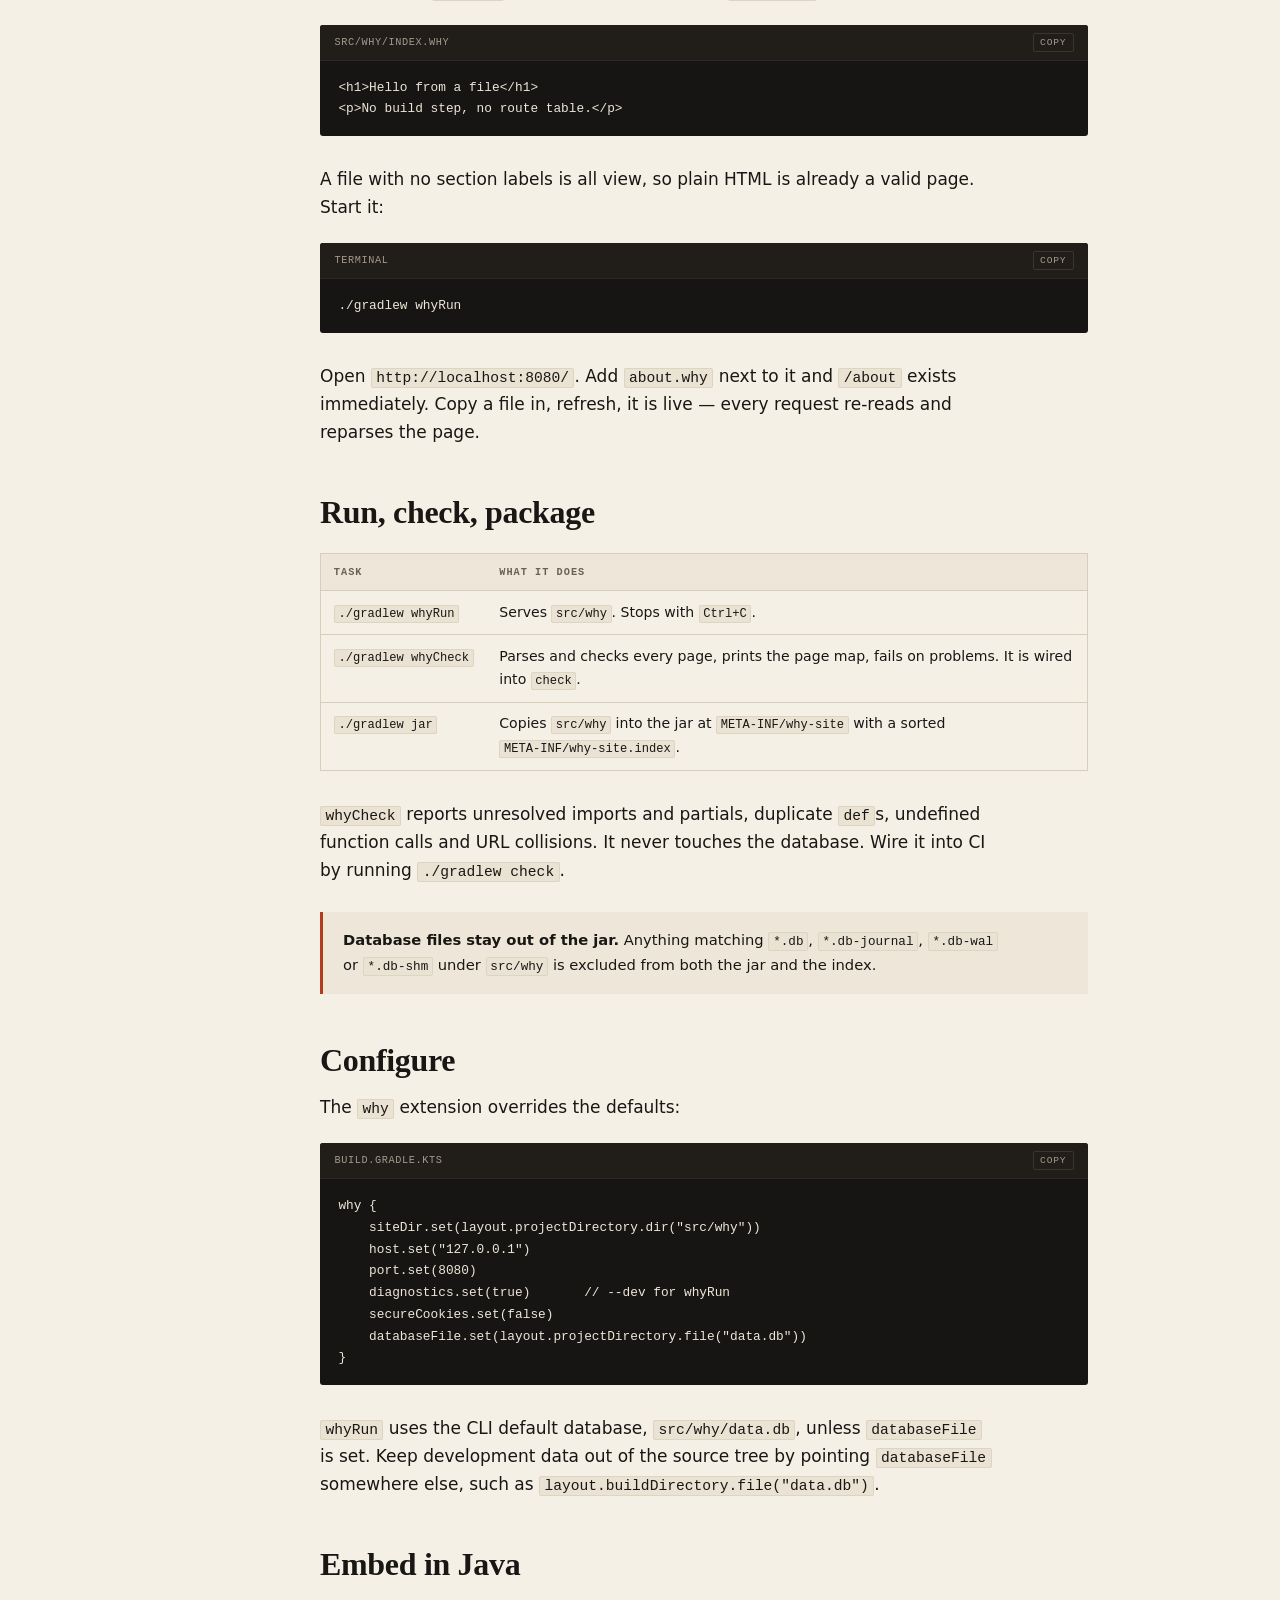
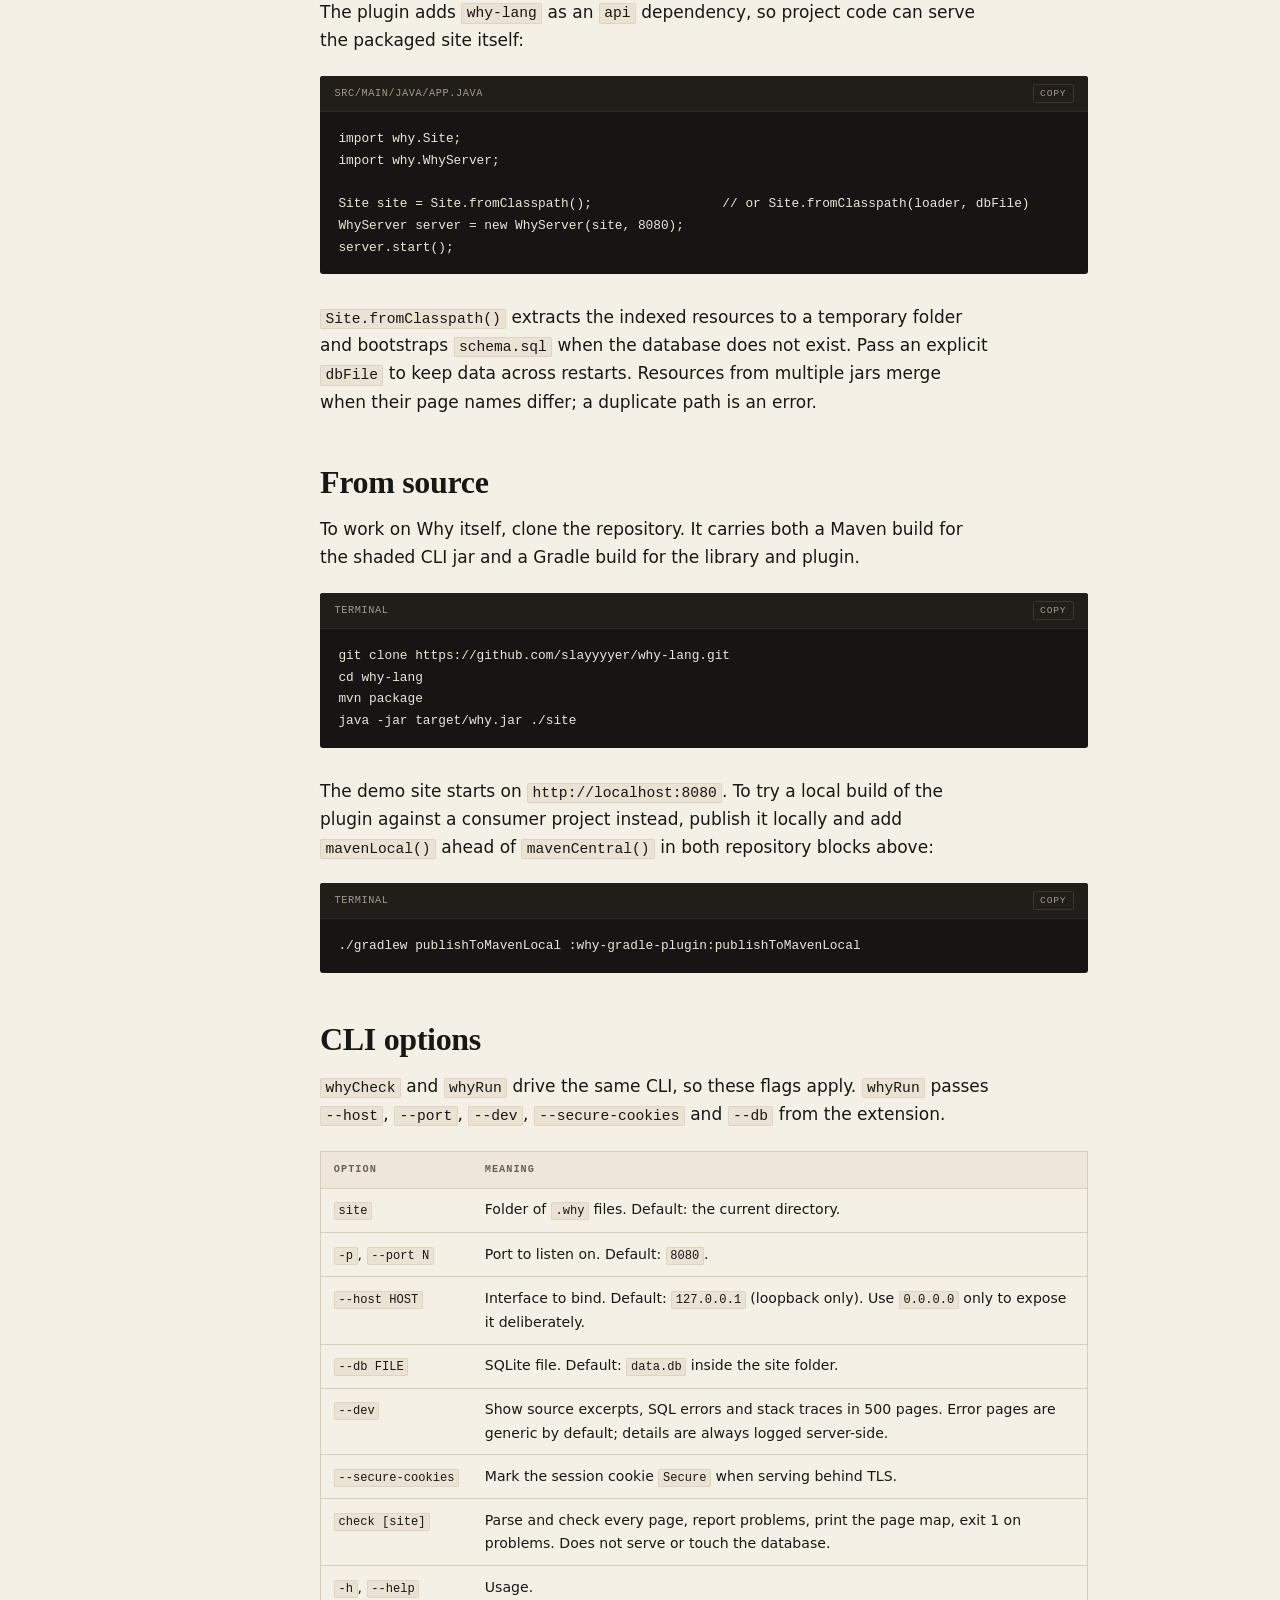
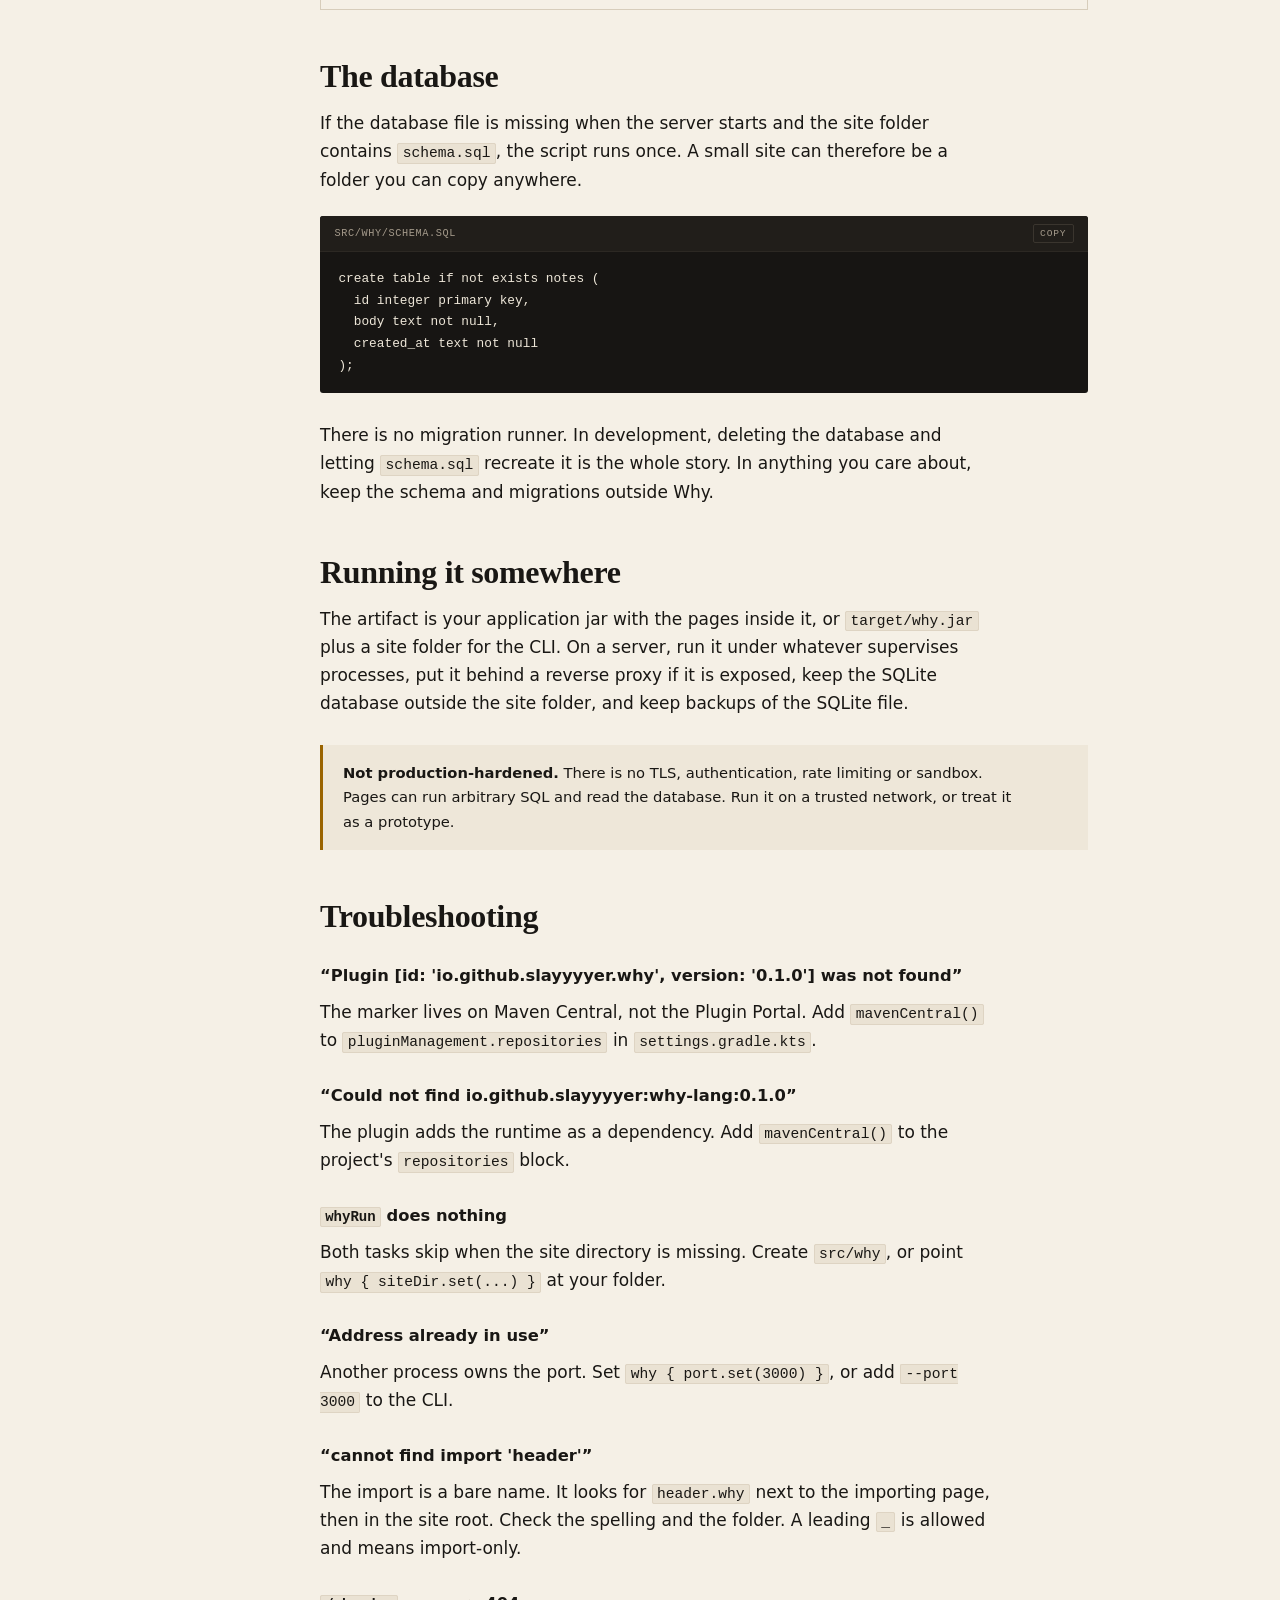
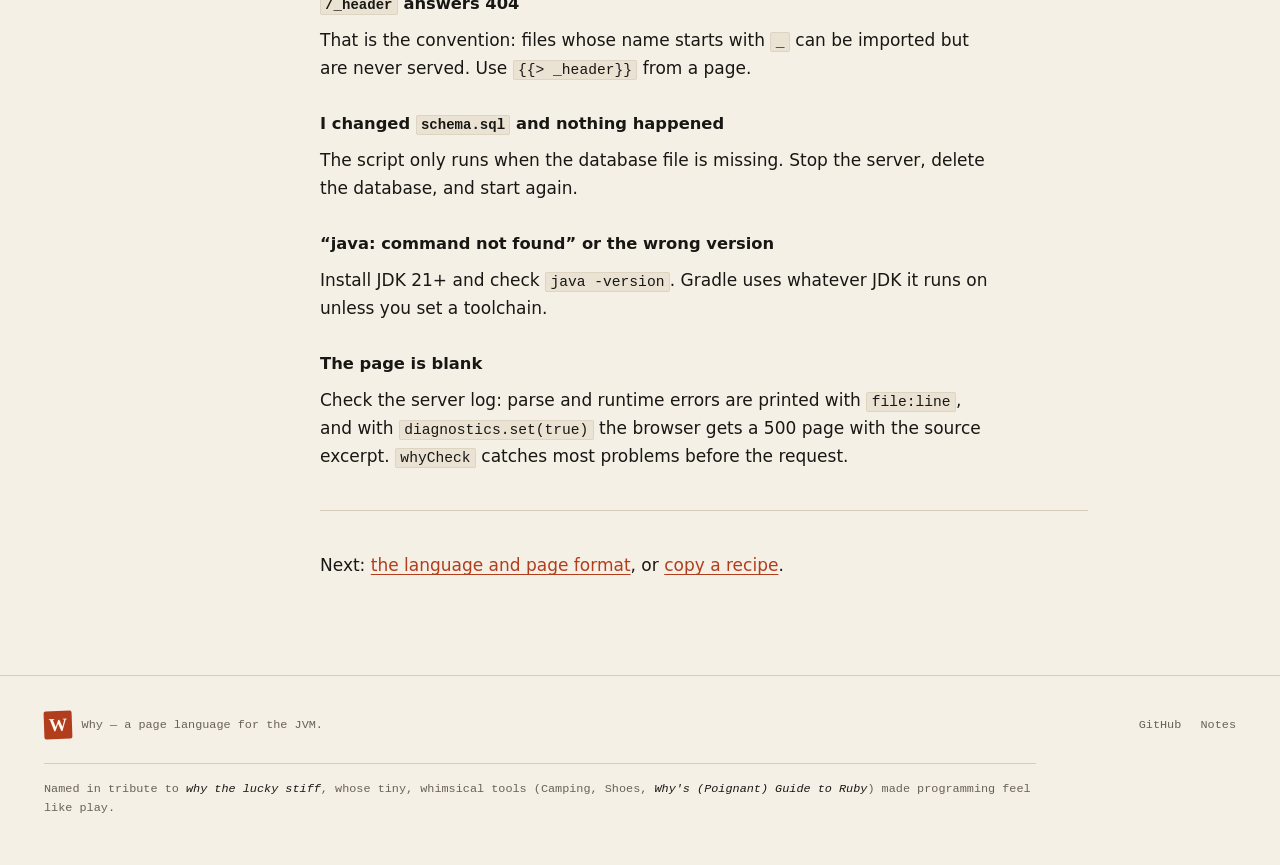
==== commit cc5aaa5d: "Document releasing the published Gradle plugin from Maven Central The README, install page and site " ====
--- a/docs/install.html
+++ b/docs/install.html
@@ -3,8 +3,8 @@
 <head>
 <meta charset="utf-8">
 <meta name="viewport" content="width=device-width, initial-scale=1">
-<title>Install Why — build the jar and run a first page</title>
-<meta name="description" content="Requirements, build, run, first page, CLI options, SQLite schema bootstrap, check command and troubleshooting for Why.">
+<title>Install Why — add the Gradle plugin and run a first page</title>
+<meta name="description" content="Add the io.github.slayyyyer.why Gradle plugin from Maven Central, put pages in src/why, and run them with whyRun. Plus embedding, the CLI jar, and SQLite schema bootstrap.">
 <link rel="icon" href="favicon.svg" type="image/svg+xml">
 <link rel="stylesheet" href="style.css">
 </head>
@@ -30,57 +30,118 @@
       <nav class="toc" aria-label="On this page">
         <p class="toc-title">On this page</p>
         <a href="#requirements">Requirements</a>
-        <a href="#build">Build and run</a>
+        <a href="#gradle">Add to Gradle</a>
         <a href="#first">A first page</a>
-        <a href="#options">Options</a>
+        <a href="#tasks">Run, check, package</a>
+        <a href="#configure">Configure</a>
+        <a href="#embed">Embed in Java</a>
+        <a href="#source">From source</a>
+        <a href="#options">CLI options</a>
         <a href="#database">The database</a>
-        <a href="#check">Check a site</a>
         <a href="#deploy">Running it somewhere</a>
         <a href="#troubleshooting">Troubleshooting</a>
       </nav>
 
       <article>
         <p class="eyebrow">Install</p>
-        <h1>From clone to a running page.</h1>
-        <p class="lead">Why builds to one jar. Point it at a folder, open the URL, edit the file, refresh. There is no separate asset pipeline or database server to start.</p>
+        <h1>Two lines, then a page.</h1>
+        <p class="lead">The <code>io.github.slayyyyer.why</code> Gradle plugin is on Maven Central. It packages <code>src/why</code> into your jar and gives you <code>whyRun</code> and <code>whyCheck</code>. There is no separate asset pipeline or database server to start.</p>
 
         <h2 id="requirements">Requirements</h2>
         <ul>
           <li><strong>JDK 21 or newer</strong> — the language, server and build all target 21.</li>
-          <li><strong>Maven 3.9+</strong> — to build the shaded CLI jar. The repository also includes a Gradle build for the <code>why</code> library and Gradle plugin.</li>
+          <li><strong>Gradle 8.5 or newer</strong> — the repository's wrapper pins 8.14.3, so <code>./gradlew</code> is enough.</li>
         </ul>
-        <p>Using Why from a Java library or Gradle project is a separate path: the <code>why</code> plugin packages <code>src/why</code> and exposes <code>Site.fromClasspath()</code>. See the <a href="https://github.com/slayyyyer/why-lang#gradle-plugin">Gradle plugin section</a> in the README.</p>
         <p>Check what you have:</p>
         <div class="code"><div class="code-title">terminal</div><pre><code>java -version
-mvn -version</code></pre></div>
-
-        <h2 id="build">Build and run</h2>
+./gradlew --version</code></pre></div>
+
+        <h2 id="gradle">Add to Gradle</h2>
+        <p>The plugin marker and the runtime are both on Maven Central, so list it for plugins and for dependencies. In <code>settings.gradle.kts</code>:</p>
+        <div class="code"><div class="code-title">settings.gradle.kts</div><pre><code>pluginManagement {
+    repositories {
+        mavenCentral()
+        gradlePluginPortal()
+    }
+}</code></pre></div>
+        <p>Then apply the plugin and declare the repository it resolves the runtime from:</p>
+        <div class="code"><div class="code-title">build.gradle.kts</div><pre><code>plugins {
+    id("io.github.slayyyyer.why") version "0.1.0"
+}
+
+repositories {
+    mavenCentral()
+}</code></pre></div>
+        <div class="callout">
+          <p><strong>Two repositories, two jobs.</strong> <code>pluginManagement</code> resolves the plugin marker; <code>repositories</code> resolves <code>io.github.slayyyyer:why-lang</code>, which the plugin adds as an <code>api</code> dependency.</p>
+        </div>
+
+        <h2 id="first">A first page</h2>
+        <p>Pages live in <code>src/why</code>. Make the folder and add <code>index.why</code> in an editor:</p>
+        <div class="code"><div class="code-title">src/why/index.why</div><pre><code>&lt;h1&gt;Hello from a file&lt;/h1&gt;
+&lt;p&gt;No build step, no route table.&lt;/p&gt;</code></pre></div>
+        <p>A file with no section labels is all view, so plain HTML is already a valid page. Start it:</p>
+        <div class="code"><div class="code-title">terminal</div><pre><code>./gradlew whyRun</code></pre></div>
+        <p>Open <code>http://localhost:8080/</code>. Add <code>about.why</code> next to it and <code>/about</code> exists immediately. Copy a file in, refresh, it is live — every request re-reads and reparses the page.</p>
+
+        <h2 id="tasks">Run, check, package</h2>
+        <div class="table-wrap">
+          <table>
+            <thead><tr><th>Task</th><th>What it does</th></tr></thead>
+            <tbody>
+              <tr><td><code>./gradlew whyRun</code></td><td>Serves <code>src/why</code>. Stops with <code>Ctrl+C</code>.</td></tr>
+              <tr><td><code>./gradlew whyCheck</code></td><td>Parses and checks every page, prints the page map, fails on problems. It is wired into <code>check</code>.</td></tr>
+              <tr><td><code>./gradlew jar</code></td><td>Copies <code>src/why</code> into the jar at <code>META-INF/why-site</code> with a sorted <code>META-INF/why-site.index</code>.</td></tr>
+            </tbody>
+          </table>
+        </div>
+        <p><code>whyCheck</code> reports unresolved imports and partials, duplicate <code>def</code>s, undefined function calls and URL collisions. It never touches the database. Wire it into CI by running <code>./gradlew check</code>.</p>
+        <div class="callout">
+          <p><strong>Database files stay out of the jar.</strong> Anything matching <code>*.db</code>, <code>*.db-journal</code>, <code>*.db-wal</code> or <code>*.db-shm</code> under <code>src/why</code> is excluded from both the jar and the index.</p>
+        </div>
+
+        <h2 id="configure">Configure</h2>
+        <p>The <code>why</code> extension overrides the defaults:</p>
+        <div class="code"><div class="code-title">build.gradle.kts</div><pre><code>why {
+    siteDir.set(layout.projectDirectory.dir("src/why"))
+    host.set("127.0.0.1")
+    port.set(8080)
+    diagnostics.set(true)       // --dev for whyRun
+    secureCookies.set(false)
+    databaseFile.set(layout.projectDirectory.file("data.db"))
+}</code></pre></div>
+        <p><code>whyRun</code> uses the CLI default database, <code>src/why/data.db</code>, unless <code>databaseFile</code> is set. Keep development data out of the source tree by pointing <code>databaseFile</code> somewhere else, such as <code>layout.buildDirectory.file("data.db")</code>.</p>
+
+        <h2 id="embed">Embed in Java</h2>
+        <p>The plugin adds <code>why-lang</code> as an <code>api</code> dependency, so project code can serve the packaged site itself:</p>
+        <div class="code"><div class="code-title">src/main/java/App.java</div><pre><code>import why.Site;
+import why.WhyServer;
+
+Site site = Site.fromClasspath();                 // or Site.fromClasspath(loader, dbFile)
+WhyServer server = new WhyServer(site, 8080);
+server.start();</code></pre></div>
+        <p><code>Site.fromClasspath()</code> extracts the indexed resources to a temporary folder and bootstraps <code>schema.sql</code> when the database does not exist. Pass an explicit <code>dbFile</code> to keep data across restarts. Resources from multiple jars merge when their page names differ; a duplicate path is an error.</p>
+
+        <h2 id="source">From source</h2>
+        <p>To work on Why itself, clone the repository. It carries both a Maven build for the shaded CLI jar and a Gradle build for the library and plugin.</p>
         <div class="code"><div class="code-title">terminal</div><pre><code>git clone https://github.com/slayyyyer/why-lang.git
 cd why-lang
 mvn package
 java -jar target/why.jar ./site</code></pre></div>
-        <p>The demo site starts on <code>http://localhost:8080</code>. If the port is taken, add <code>--port 3000</code>. For a public deployment, add <code>--production</code> to return a generic 500 page and keep error details in the server log. Behind TLS, add <code>--secure-cookies</code> to mark the session cookie <code>Secure</code>.</p>
-        <div class="callout">
-          <p><strong>One jar.</strong> The SQLite JDBC driver is shaded in. There is no runtime dependency to install beyond the JDK.</p>
-        </div>
-
-        <h2 id="first">A first page</h2>
-        <p>Make a new folder inside the project and add <code>index.why</code> in an editor:</p>
-        <div class="code"><div class="code-title">mysite/index.why</div><pre><code>&lt;h1&gt;Hello from a file&lt;/h1&gt;
-&lt;p&gt;No build step, no route table.&lt;/p&gt;</code></pre></div>
-        <p>A file with no section labels is all view, so plain HTML is already a valid page. Start the server against that folder:</p>
-        <div class="code"><div class="code-title">terminal</div><pre><code>java -jar target/why.jar ./mysite --port 3000</code></pre></div>
-        <p>Open <code>http://localhost:3000/</code>. Add <code>about.why</code> next to it and <code>/about</code> exists immediately. Copy a file in, refresh, it is live — every request re-reads and reparses the page.</p>
-
-        <h2 id="options">Options</h2>
+        <p>The demo site starts on <code>http://localhost:8080</code>. To try a local build of the plugin against a consumer project instead, publish it locally and add <code>mavenLocal()</code> ahead of <code>mavenCentral()</code> in both repository blocks above:</p>
+        <div class="code"><div class="code-title">terminal</div><pre><code>./gradlew publishToMavenLocal :why-gradle-plugin:publishToMavenLocal</code></pre></div>
+
+        <h2 id="options">CLI options</h2>
+        <p><code>whyCheck</code> and <code>whyRun</code> drive the same CLI, so these flags apply. <code>whyRun</code> passes <code>--host</code>, <code>--port</code>, <code>--dev</code>, <code>--secure-cookies</code> and <code>--db</code> from the extension.</p>
         <div class="table-wrap">
           <table>
             <thead><tr><th>Option</th><th>Meaning</th></tr></thead>
             <tbody>
               <tr><td><code>site</code></td><td>Folder of <code>.why</code> files. Default: the current directory.</td></tr>
               <tr><td><code>-p</code>, <code>--port N</code></td><td>Port to listen on. Default: <code>8080</code>.</td></tr>
+              <tr><td><code>--host HOST</code></td><td>Interface to bind. Default: <code>127.0.0.1</code> (loopback only). Use <code>0.0.0.0</code> only to expose it deliberately.</td></tr>
               <tr><td><code>--db FILE</code></td><td>SQLite file. Default: <code>data.db</code> inside the site folder.</td></tr>
-              <tr><td><code>--production</code></td><td>Return a generic 500 page without paths, source, SQL details or stack traces; details are logged server-side.</td></tr>
+              <tr><td><code>--dev</code></td><td>Show source excerpts, SQL errors and stack traces in 500 pages. Error pages are generic by default; details are always logged server-side.</td></tr>
               <tr><td><code>--secure-cookies</code></td><td>Mark the session cookie <code>Secure</code> when serving behind TLS.</td></tr>
               <tr><td><code>check [site]</code></td><td>Parse and check every page, report problems, print the page map, exit 1 on problems. Does not serve or touch the database.</td></tr>
               <tr><td><code>-h</code>, <code>--help</code></td><td>Usage.</td></tr>
@@ -89,39 +150,39 @@
         </div>
 
         <h2 id="database">The database</h2>
-        <p>If <code>data.db</code> is missing when the server starts and the site folder contains <code>schema.sql</code>, the script runs once. A small site can therefore be a folder you can copy anywhere.</p>
-        <div class="code"><div class="code-title">mysite/schema.sql</div><pre><code>create table if not exists notes (
+        <p>If the database file is missing when the server starts and the site folder contains <code>schema.sql</code>, the script runs once. A small site can therefore be a folder you can copy anywhere.</p>
+        <div class="code"><div class="code-title">src/why/schema.sql</div><pre><code>create table if not exists notes (
   id integer primary key,
   body text not null,
   created_at text not null
 );</code></pre></div>
         <p>There is no migration runner. In development, deleting the database and letting <code>schema.sql</code> recreate it is the whole story. In anything you care about, keep the schema and migrations outside Why.</p>
 
-        <h2 id="check">Check a site</h2>
-        <p>Before serving, or in CI, parse and check the whole folder:</p>
-        <div class="code"><div class="code-title">terminal</div><pre><code>java -jar target/why.jar check ./mysite</code></pre></div>
-        <p>It reports unresolved imports and partials, duplicate defs, undefined free-function calls and URL collisions, then prints a page map. It exits <code>0</code> when clean and <code>1</code> when it finds something. It never opens the database.</p>
-        <p>The same jar has a <code>check</code> recipe for a CI workflow on the <a href="recipes.html#ci">recipes page</a>.</p>
-
         <h2 id="deploy">Running it somewhere</h2>
-        <p>The artifact is <code>target/why.jar</code> plus your site folder. On a server, run it under whatever supervises processes, put it behind a reverse proxy if it is exposed, keep the SQLite database outside the site folder, and keep backups of the SQLite file.</p>
+        <p>The artifact is your application jar with the pages inside it, or <code>target/why.jar</code> plus a site folder for the CLI. On a server, run it under whatever supervises processes, put it behind a reverse proxy if it is exposed, keep the SQLite database outside the site folder, and keep backups of the SQLite file.</p>
         <div class="callout warn">
           <p><strong>Not production-hardened.</strong> There is no TLS, authentication, rate limiting or sandbox. Pages can run arbitrary SQL and read the database. Run it on a trusted network, or treat it as a prototype.</p>
         </div>
 
         <h2 id="troubleshooting">Troubleshooting</h2>
+        <h3>“Plugin [id: 'io.github.slayyyyer.why', version: '0.1.0'] was not found”</h3>
+        <p>The marker lives on Maven Central, not the Plugin Portal. Add <code>mavenCentral()</code> to <code>pluginManagement.repositories</code> in <code>settings.gradle.kts</code>.</p>
+        <h3>“Could not find io.github.slayyyyer:why-lang:0.1.0”</h3>
+        <p>The plugin adds the runtime as a dependency. Add <code>mavenCentral()</code> to the project's <code>repositories</code> block.</p>
+        <h3><code>whyRun</code> does nothing</h3>
+        <p>Both tasks skip when the site directory is missing. Create <code>src/why</code>, or point <code>why { siteDir.set(...) }</code> at your folder.</p>
         <h3>“Address already in use”</h3>
-        <p>Another process owns the port. Add <code>--port 3000</code> or pick another number.</p>
+        <p>Another process owns the port. Set <code>why { port.set(3000) }</code>, or add <code>--port 3000</code> to the CLI.</p>
         <h3>“cannot find import 'header'”</h3>
         <p>The import is a bare name. It looks for <code>header.why</code> next to the importing page, then in the site root. Check the spelling and the folder. A leading <code>_</code> is allowed and means import-only.</p>
         <h3><code>/_header</code> answers 404</h3>
         <p>That is the convention: files whose name starts with <code>_</code> can be imported but are never served. Use <code>{{&gt; _header}}</code> from a page.</p>
         <h3>I changed <code>schema.sql</code> and nothing happened</h3>
-        <p>The script only runs when the database file is missing. For the demo, stop the server, delete <code>site/data.db</code>, and start again.</p>
+        <p>The script only runs when the database file is missing. Stop the server, delete the database, and start again.</p>
         <h3>“java: command not found” or the wrong version</h3>
-        <p>Install JDK 21+ and check <code>java -version</code>. The build also needs Maven on <code>PATH</code>.</p>
+        <p>Install JDK 21+ and check <code>java -version</code>. Gradle uses whatever JDK it runs on unless you set a toolchain.</p>
         <h3>The page is blank</h3>
-        <p>Check the server log: parse and runtime errors are printed with <code>file:line</code>, and the browser gets a 500 page with the source excerpt. <code>why check</code> catches most problems before the request.</p>
+        <p>Check the server log: parse and runtime errors are printed with <code>file:line</code>, and with <code>diagnostics.set(true)</code> the browser gets a 500 page with the source excerpt. <code>whyCheck</code> catches most problems before the request.</p>
 
         <hr>
         <p>Next: <a href="usage.html">the language and page format</a>, or <a href="recipes.html">copy a recipe</a>.</p>
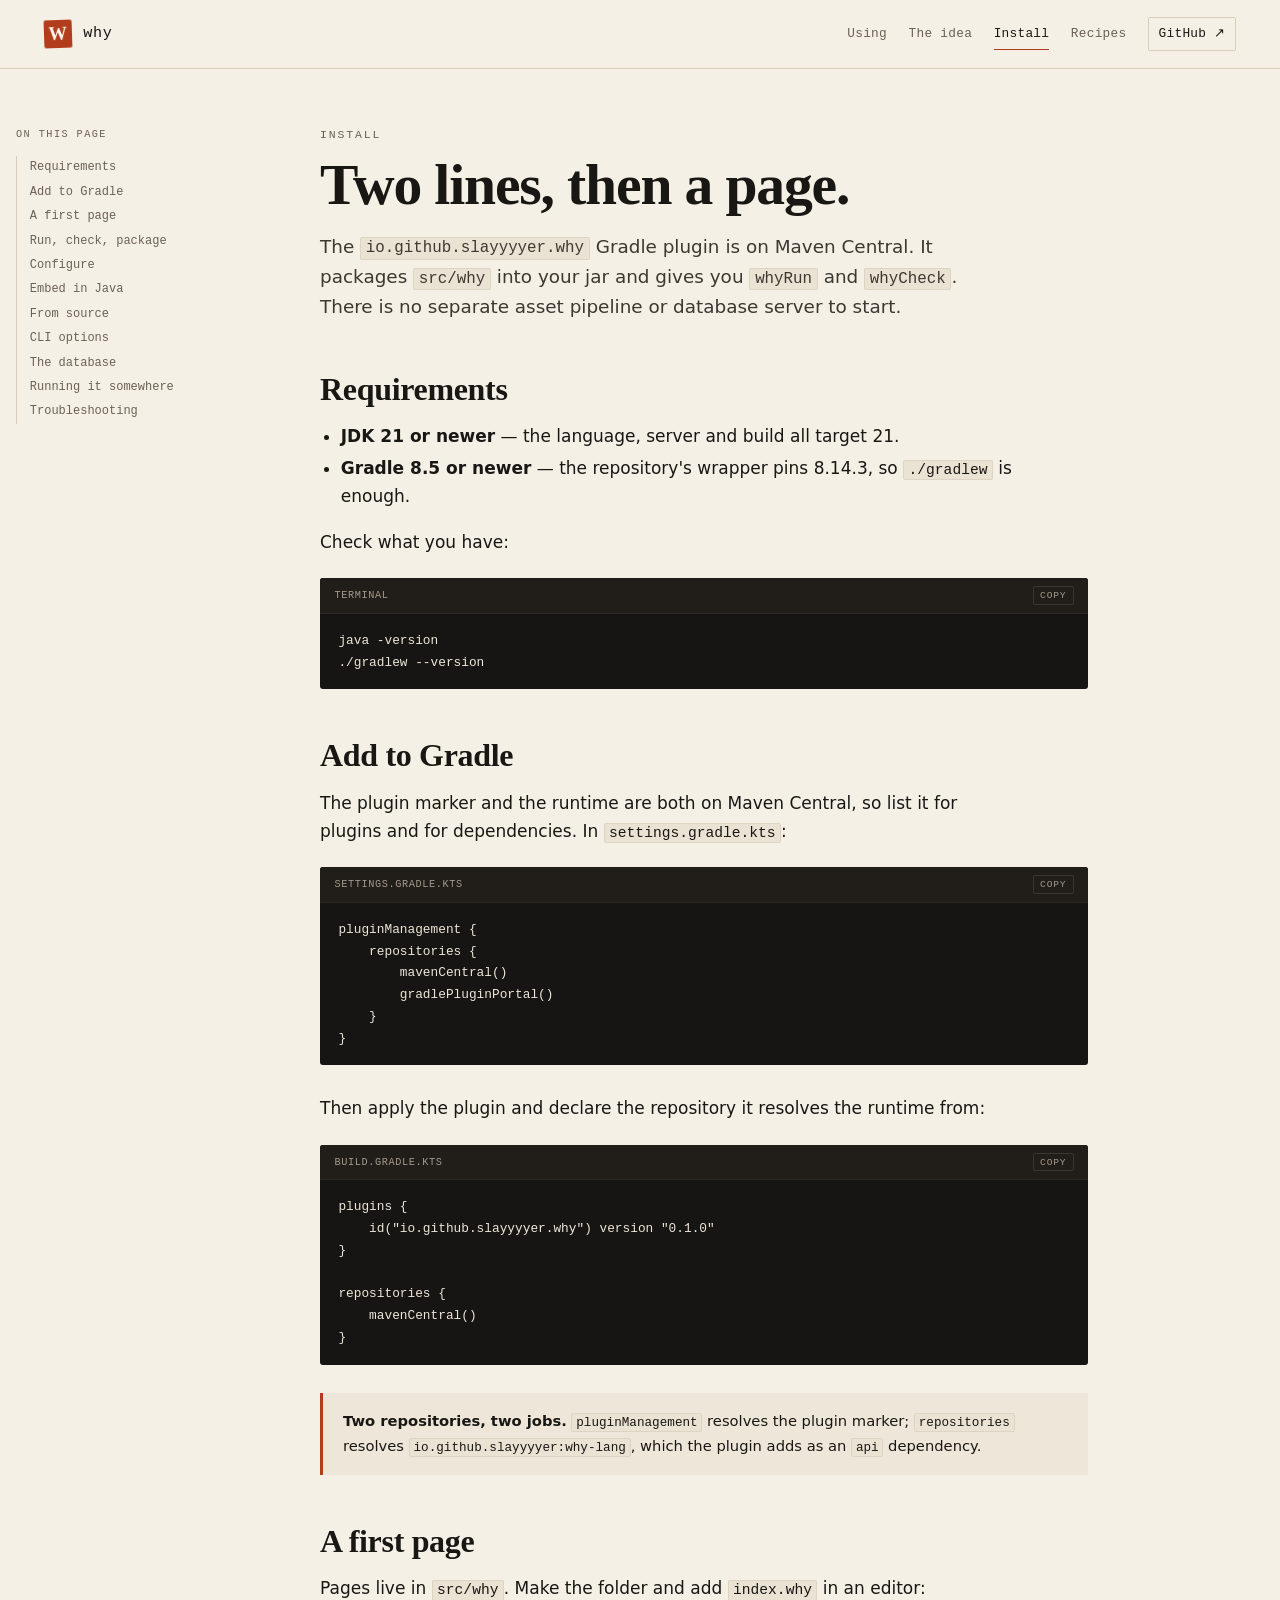
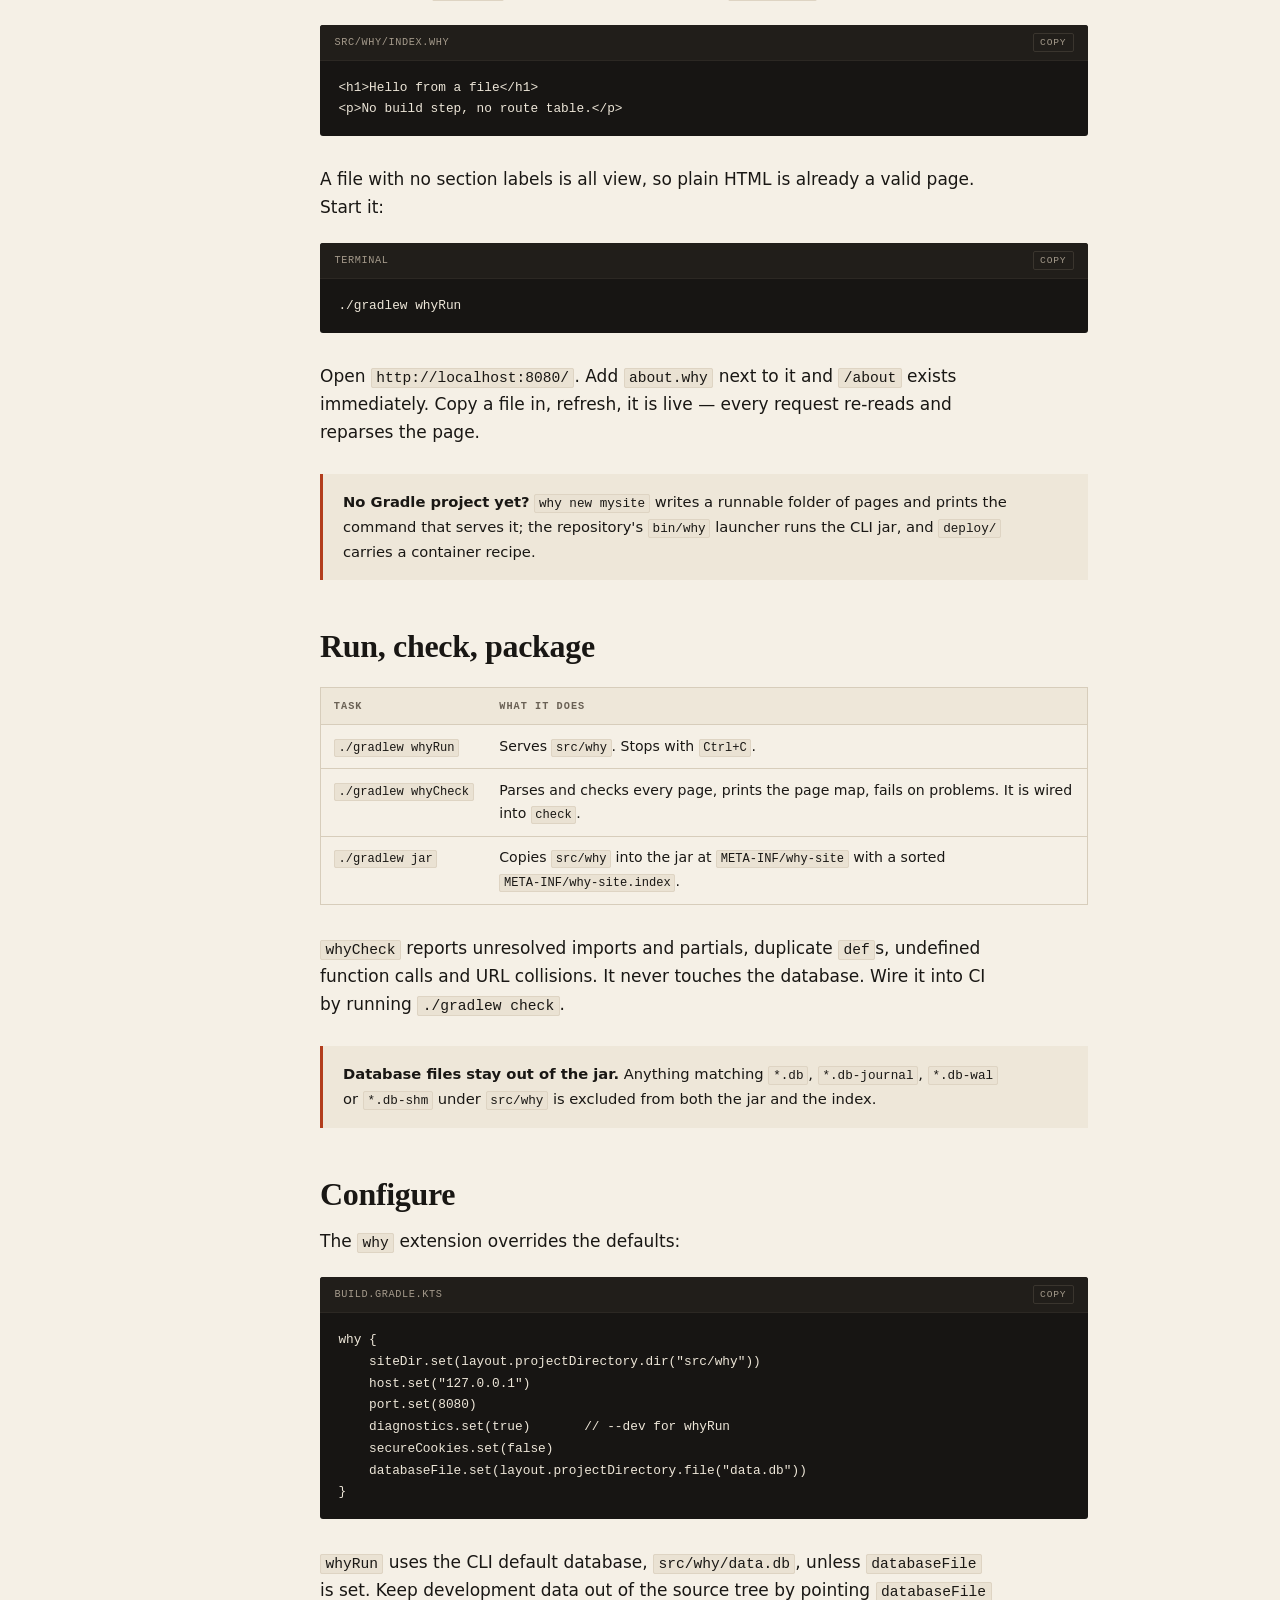
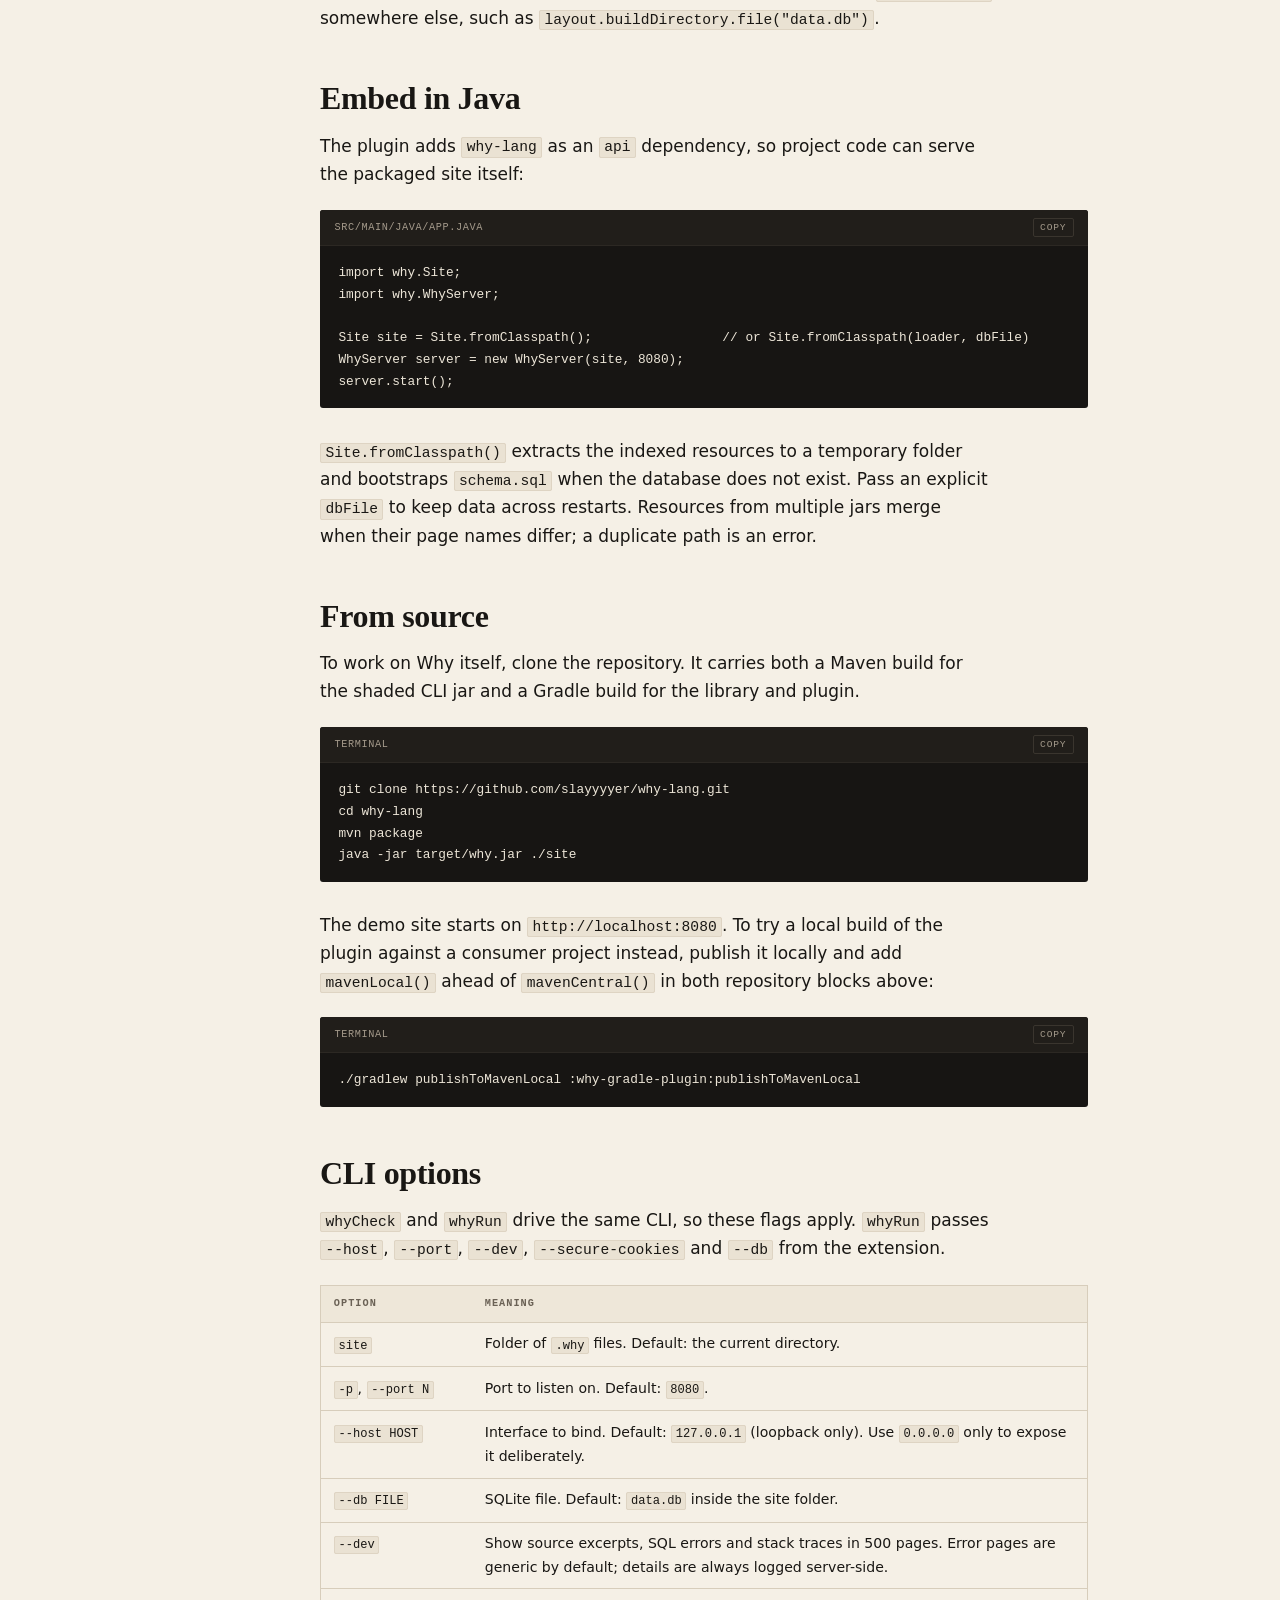
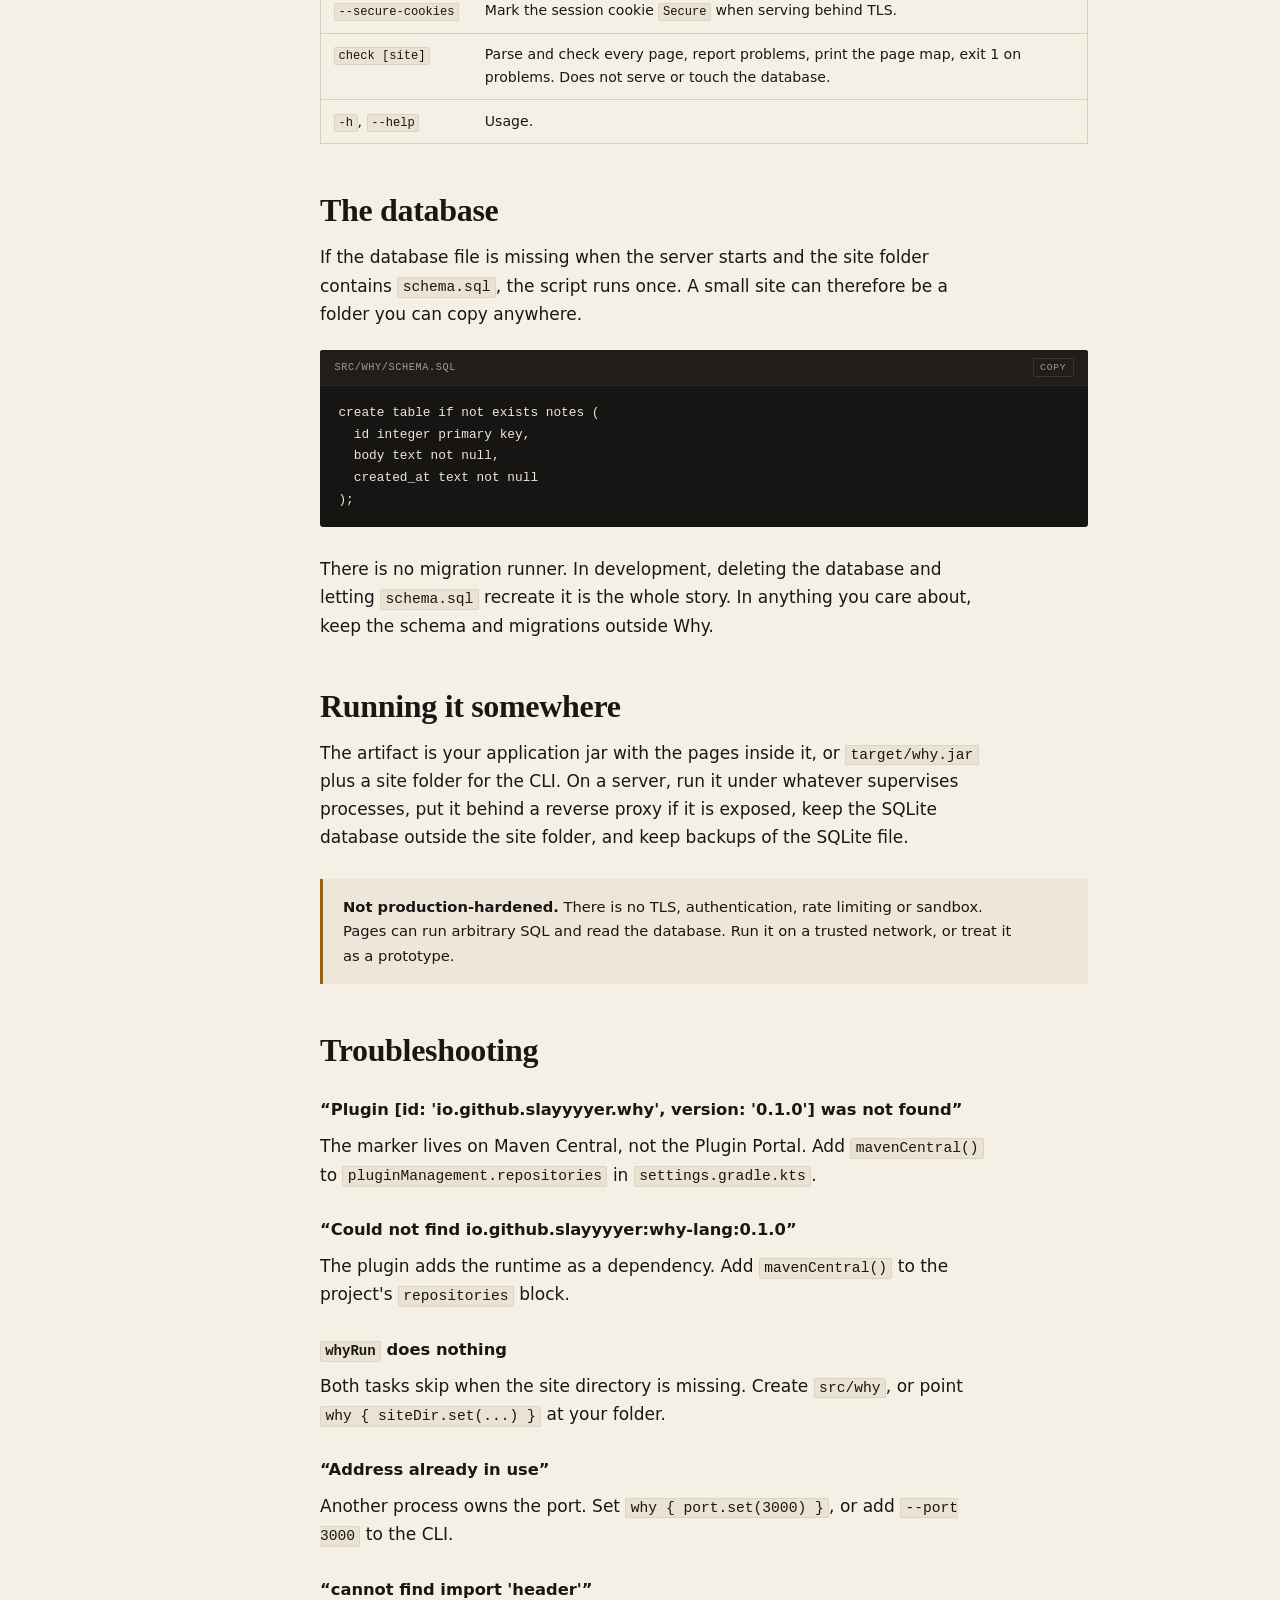
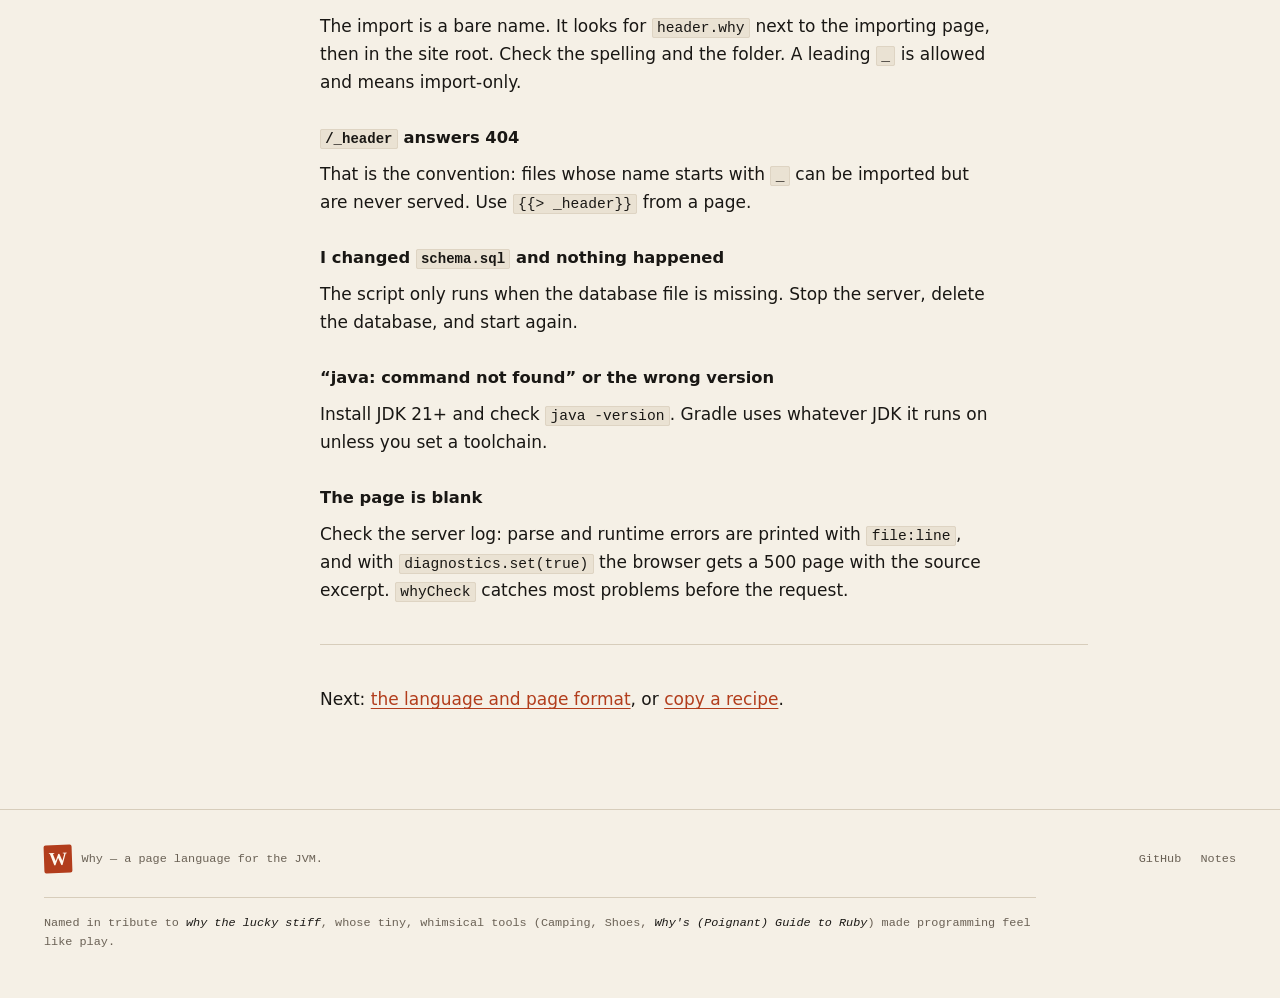
==== commit 06082866: "Document the page features and ship a deploy recipe The README and the project site describe respons" ====
--- a/docs/install.html
+++ b/docs/install.html
@@ -83,6 +83,9 @@
         <p>A file with no section labels is all view, so plain HTML is already a valid page. Start it:</p>
         <div class="code"><div class="code-title">terminal</div><pre><code>./gradlew whyRun</code></pre></div>
         <p>Open <code>http://localhost:8080/</code>. Add <code>about.why</code> next to it and <code>/about</code> exists immediately. Copy a file in, refresh, it is live — every request re-reads and reparses the page.</p>
+        <div class="callout">
+          <p><strong>No Gradle project yet?</strong> <code>why new mysite</code> writes a runnable folder of pages and prints the command that serves it; the repository's <code>bin/why</code> launcher runs the CLI jar, and <code>deploy/</code> carries a container recipe.</p>
+        </div>
 
         <h2 id="tasks">Run, check, package</h2>
         <div class="table-wrap">
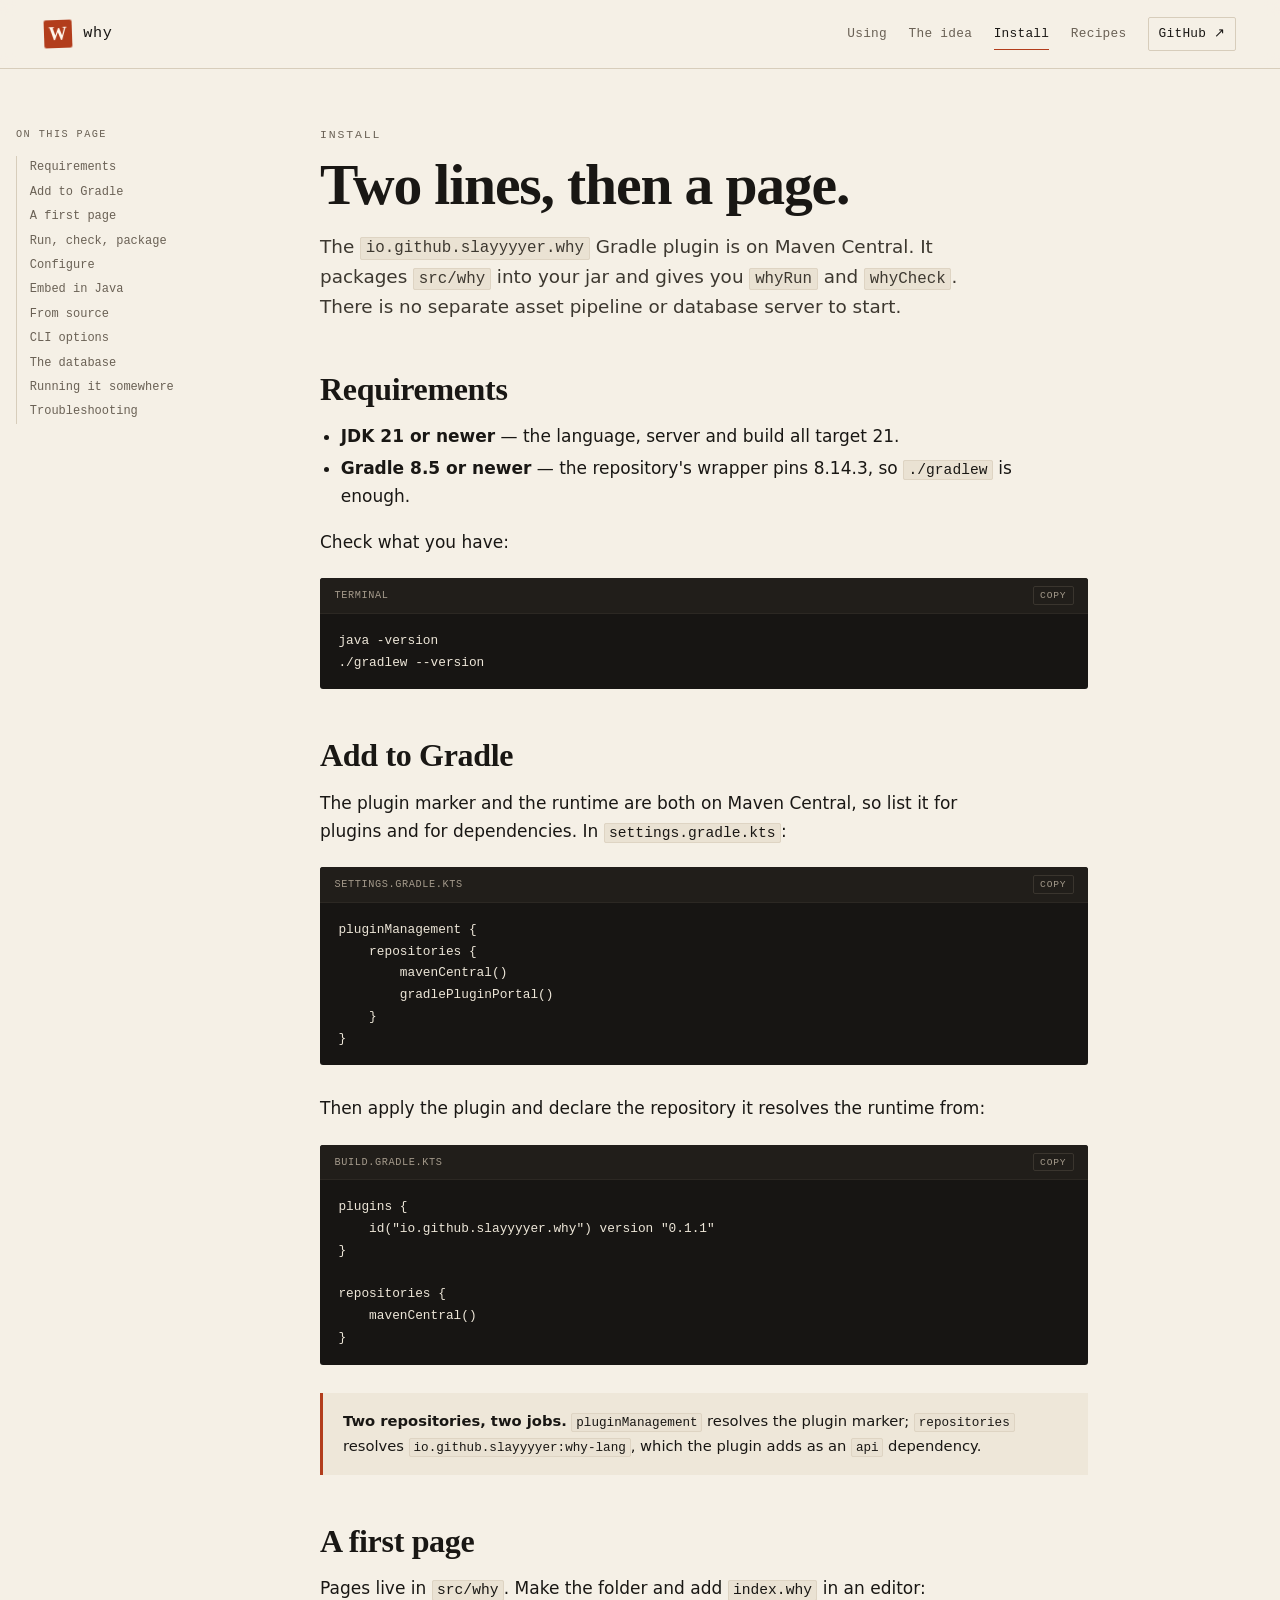
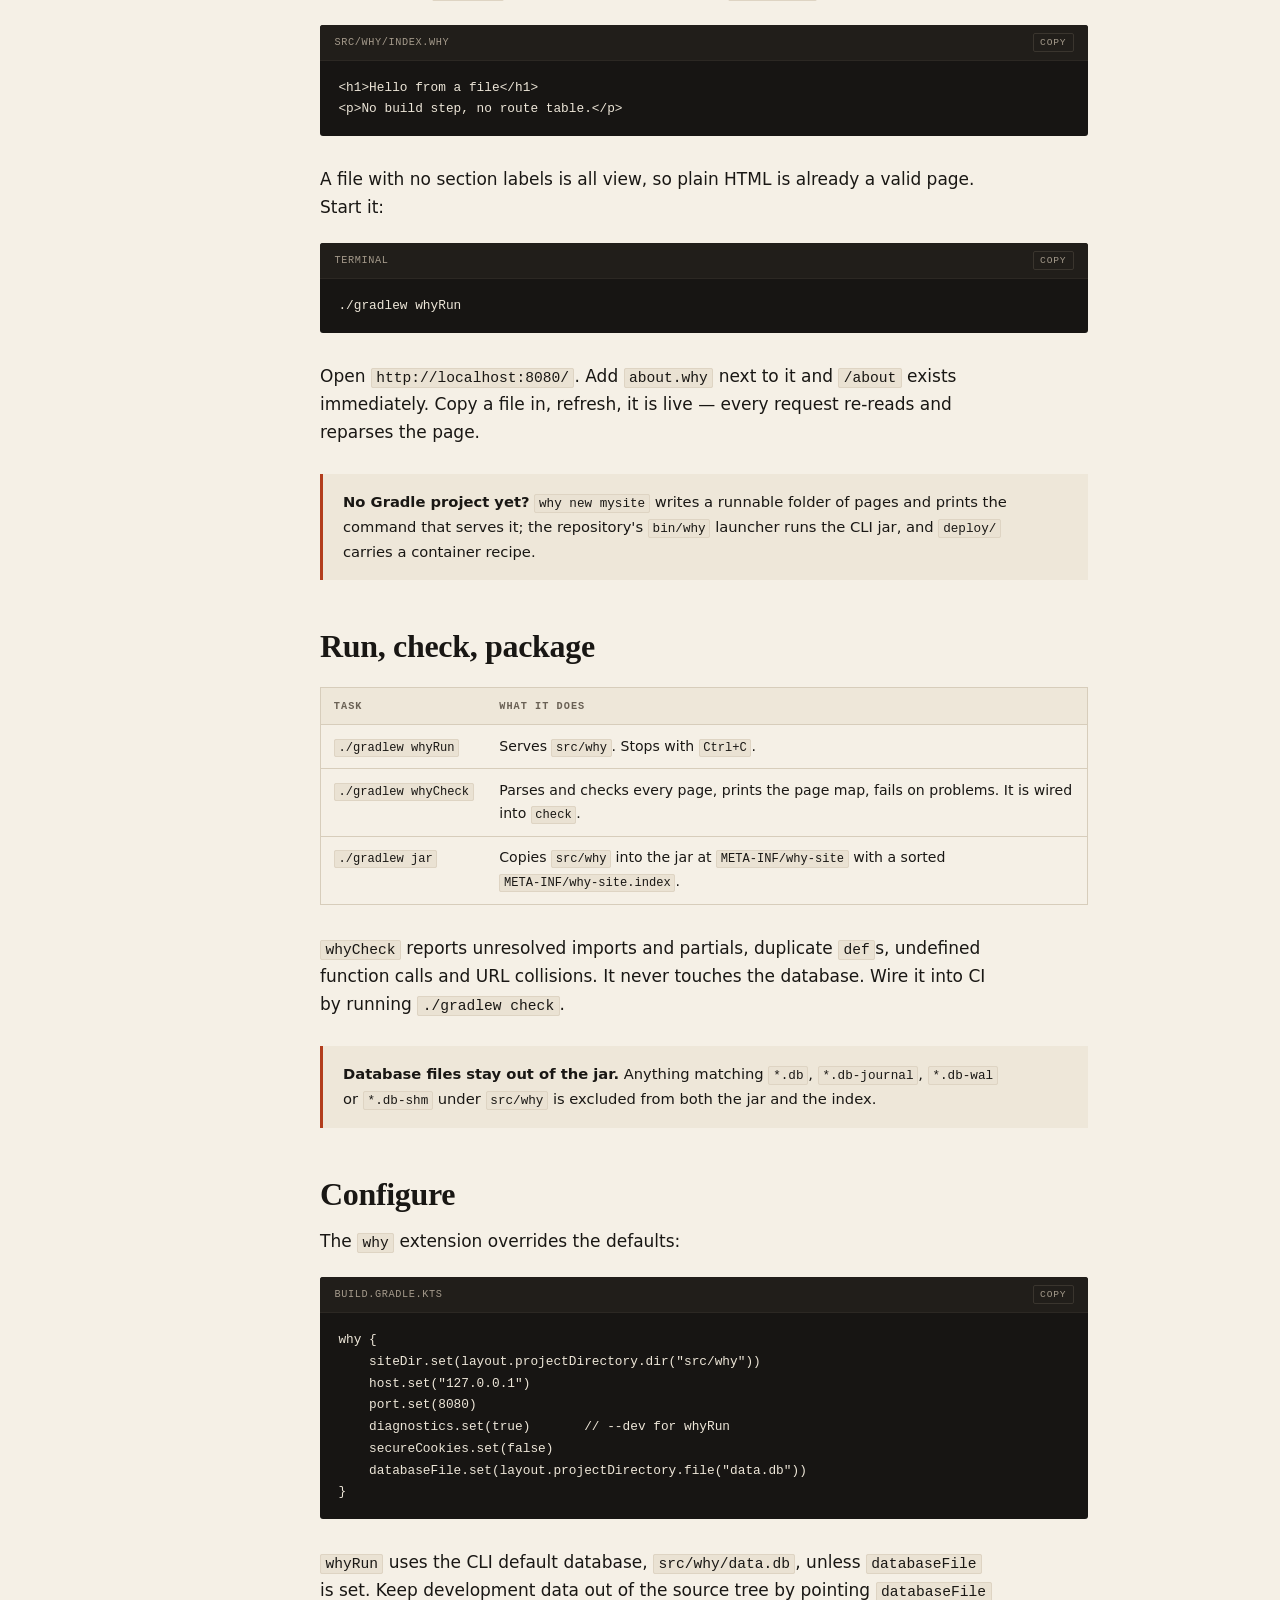
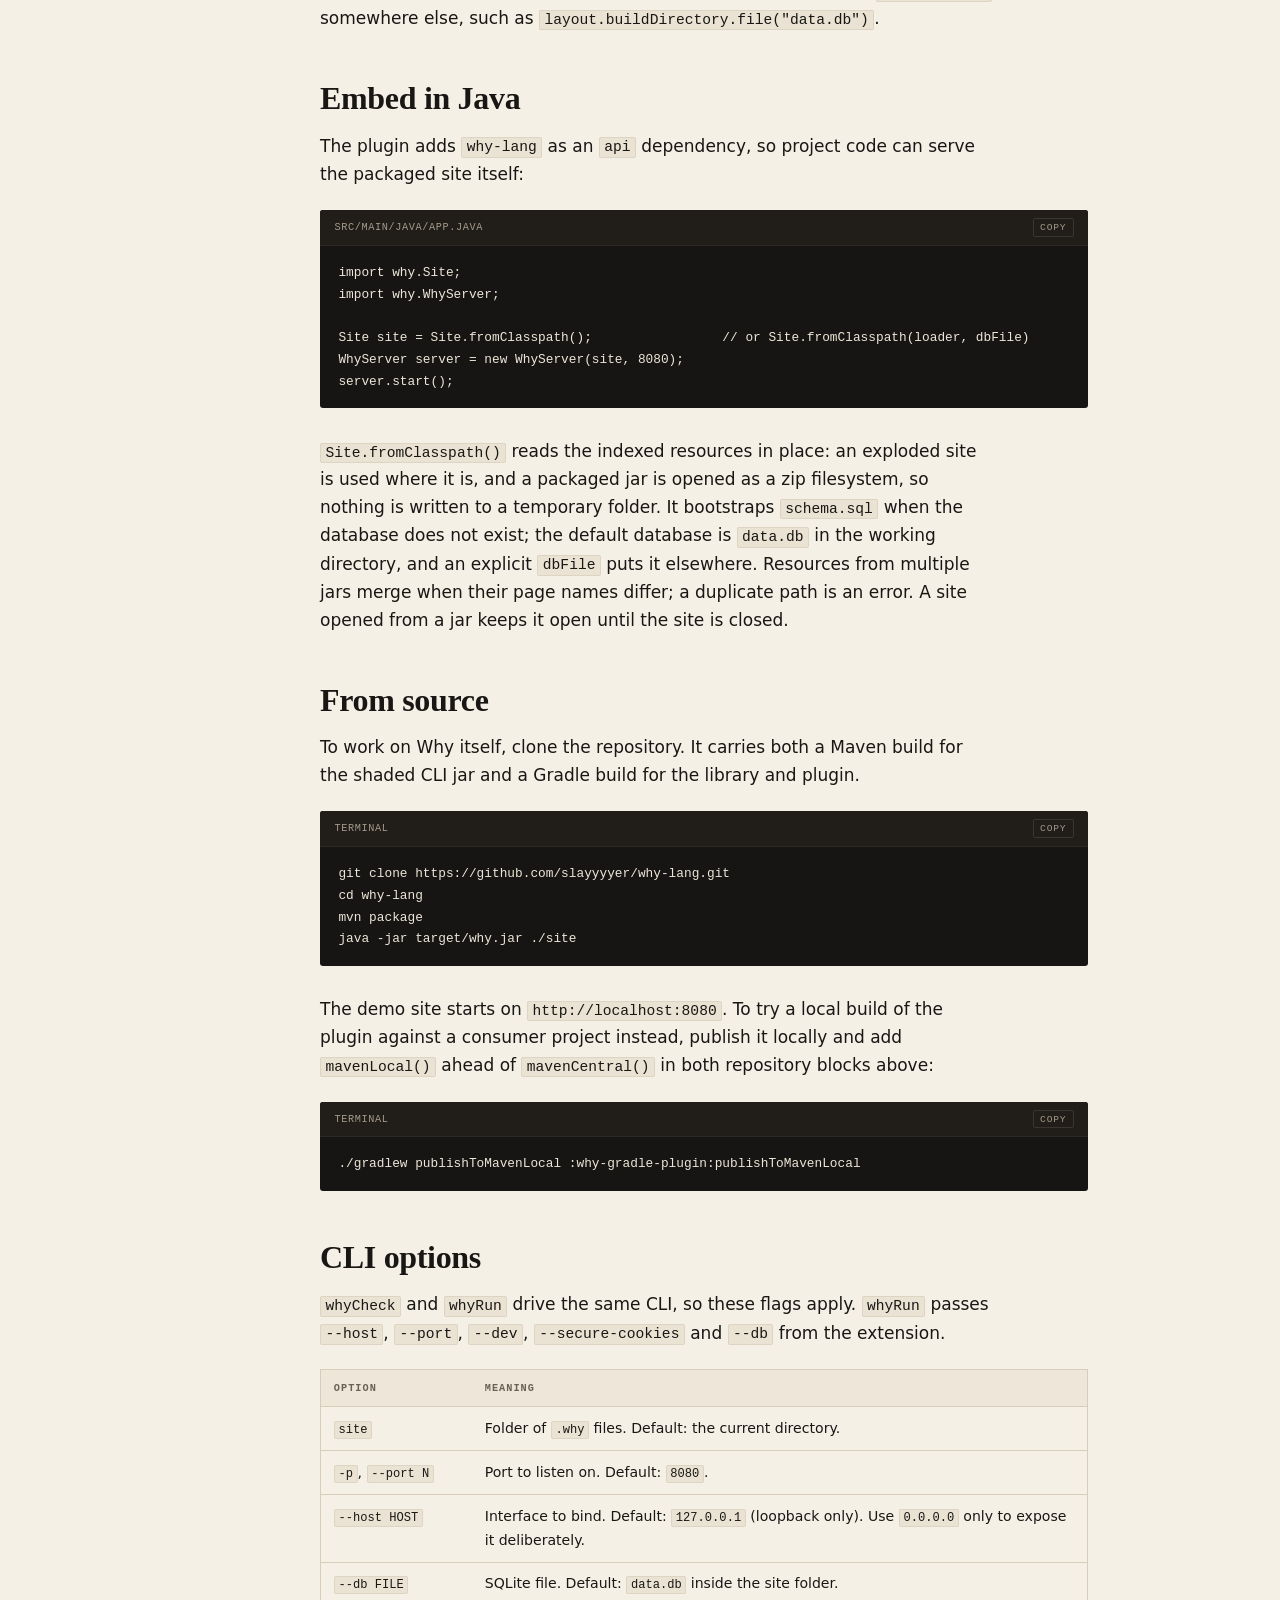
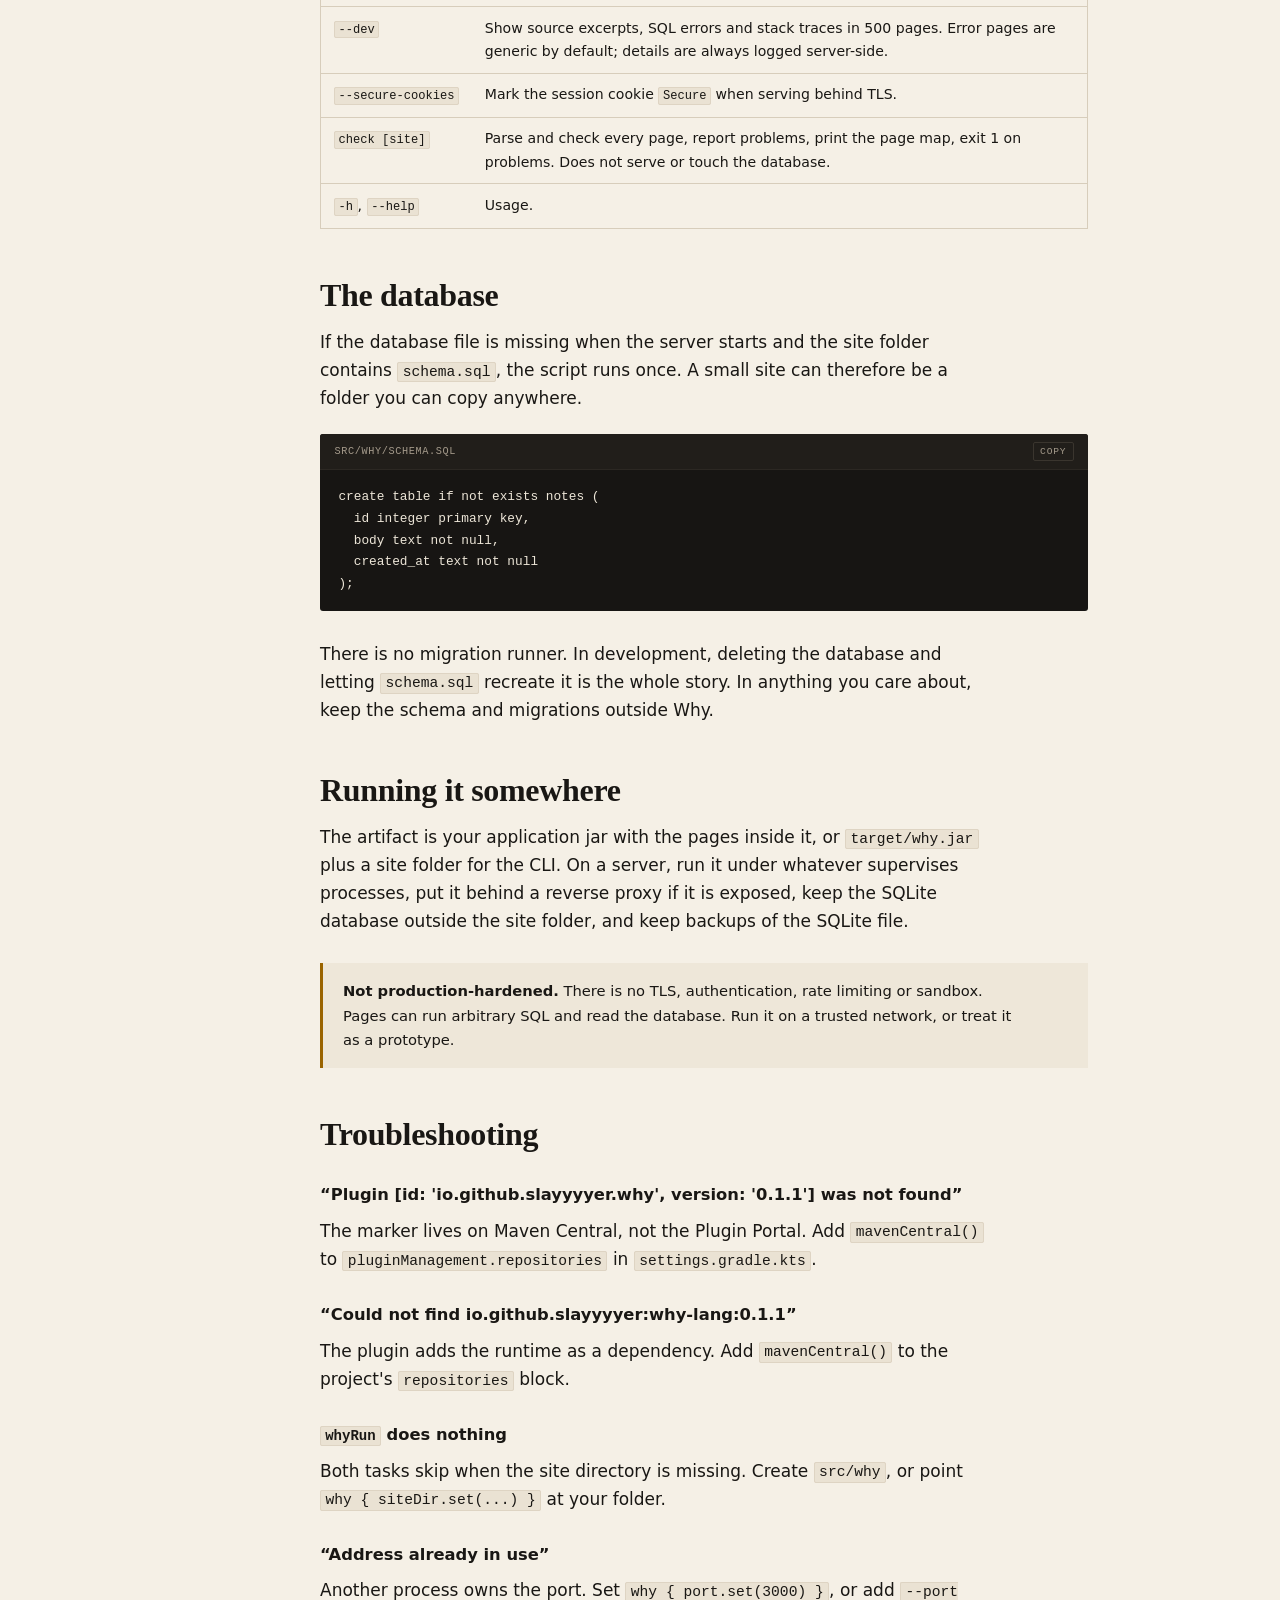
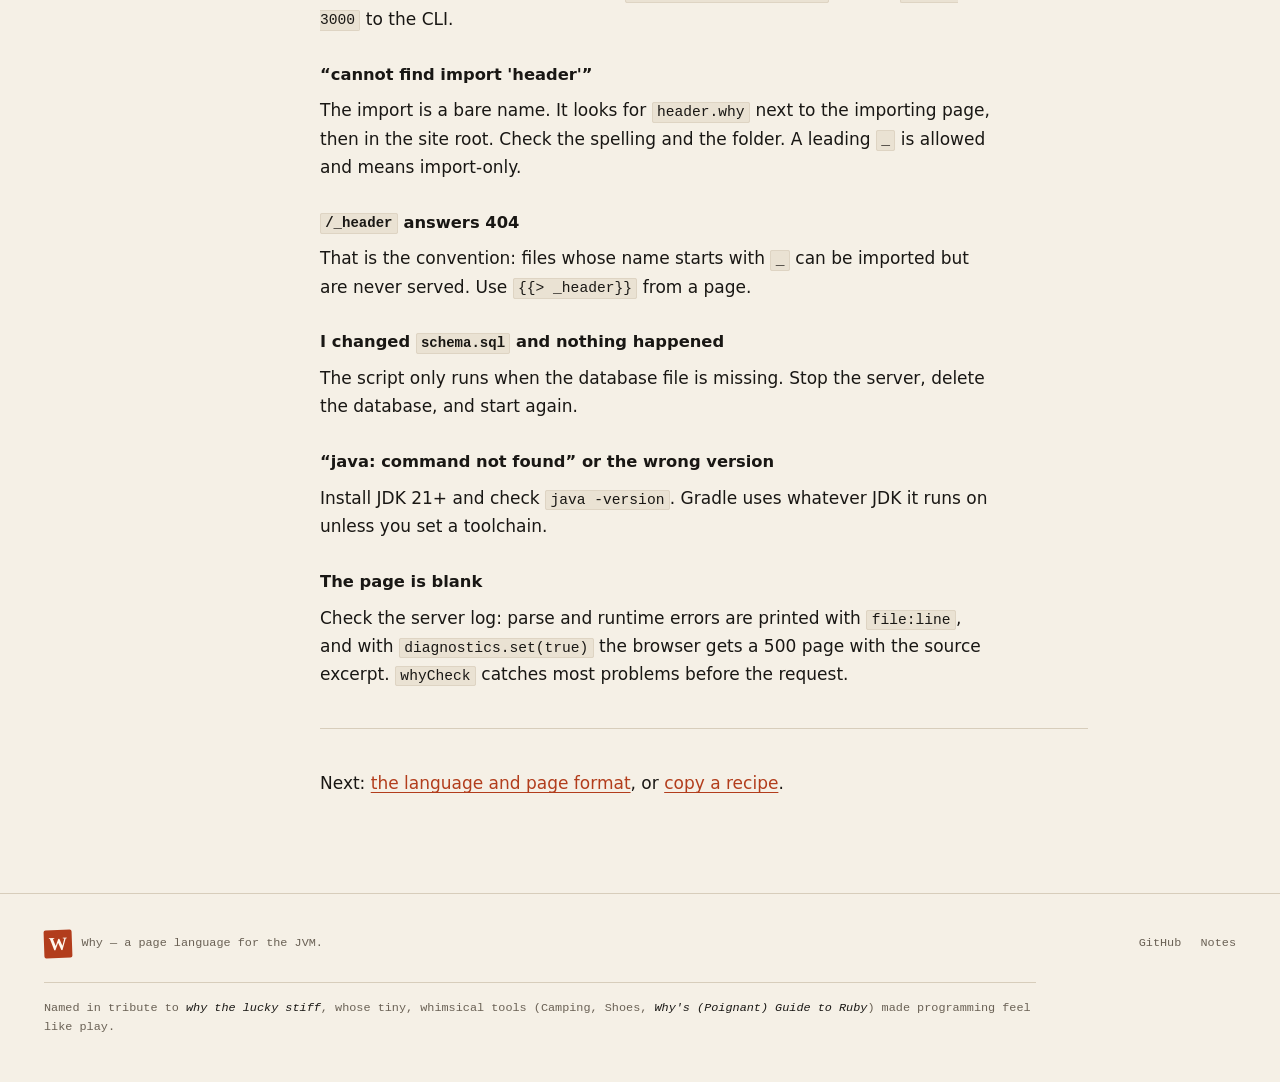
==== commit a6efbca2: "Release 0.1.1 with in-place jar sites and custom block helpers Site.fromClasspath now opens packaged" ====
--- a/docs/install.html
+++ b/docs/install.html
@@ -66,7 +66,7 @@
 }</code></pre></div>
         <p>Then apply the plugin and declare the repository it resolves the runtime from:</p>
         <div class="code"><div class="code-title">build.gradle.kts</div><pre><code>plugins {
-    id("io.github.slayyyyer.why") version "0.1.0"
+    id("io.github.slayyyyer.why") version "0.1.1"
 }
 
 repositories {
@@ -123,7 +123,7 @@
 Site site = Site.fromClasspath();                 // or Site.fromClasspath(loader, dbFile)
 WhyServer server = new WhyServer(site, 8080);
 server.start();</code></pre></div>
-        <p><code>Site.fromClasspath()</code> extracts the indexed resources to a temporary folder and bootstraps <code>schema.sql</code> when the database does not exist. Pass an explicit <code>dbFile</code> to keep data across restarts. Resources from multiple jars merge when their page names differ; a duplicate path is an error.</p>
+        <p><code>Site.fromClasspath()</code> reads the indexed resources in place: an exploded site is used where it is, and a packaged jar is opened as a zip filesystem, so nothing is written to a temporary folder. It bootstraps <code>schema.sql</code> when the database does not exist; the default database is <code>data.db</code> in the working directory, and an explicit <code>dbFile</code> puts it elsewhere. Resources from multiple jars merge when their page names differ; a duplicate path is an error. A site opened from a jar keeps it open until the site is closed.</p>
 
         <h2 id="source">From source</h2>
         <p>To work on Why itself, clone the repository. It carries both a Maven build for the shaded CLI jar and a Gradle build for the library and plugin.</p>
@@ -168,9 +168,9 @@
         </div>
 
         <h2 id="troubleshooting">Troubleshooting</h2>
-        <h3>“Plugin [id: 'io.github.slayyyyer.why', version: '0.1.0'] was not found”</h3>
+        <h3>“Plugin [id: 'io.github.slayyyyer.why', version: '0.1.1'] was not found”</h3>
         <p>The marker lives on Maven Central, not the Plugin Portal. Add <code>mavenCentral()</code> to <code>pluginManagement.repositories</code> in <code>settings.gradle.kts</code>.</p>
-        <h3>“Could not find io.github.slayyyyer:why-lang:0.1.0”</h3>
+        <h3>“Could not find io.github.slayyyyer:why-lang:0.1.1”</h3>
         <p>The plugin adds the runtime as a dependency. Add <code>mavenCentral()</code> to the project's <code>repositories</code> block.</p>
         <h3><code>whyRun</code> does nothing</h3>
         <p>Both tasks skip when the site directory is missing. Create <code>src/why</code>, or point <code>why { siteDir.set(...) }</code> at your folder.</p>
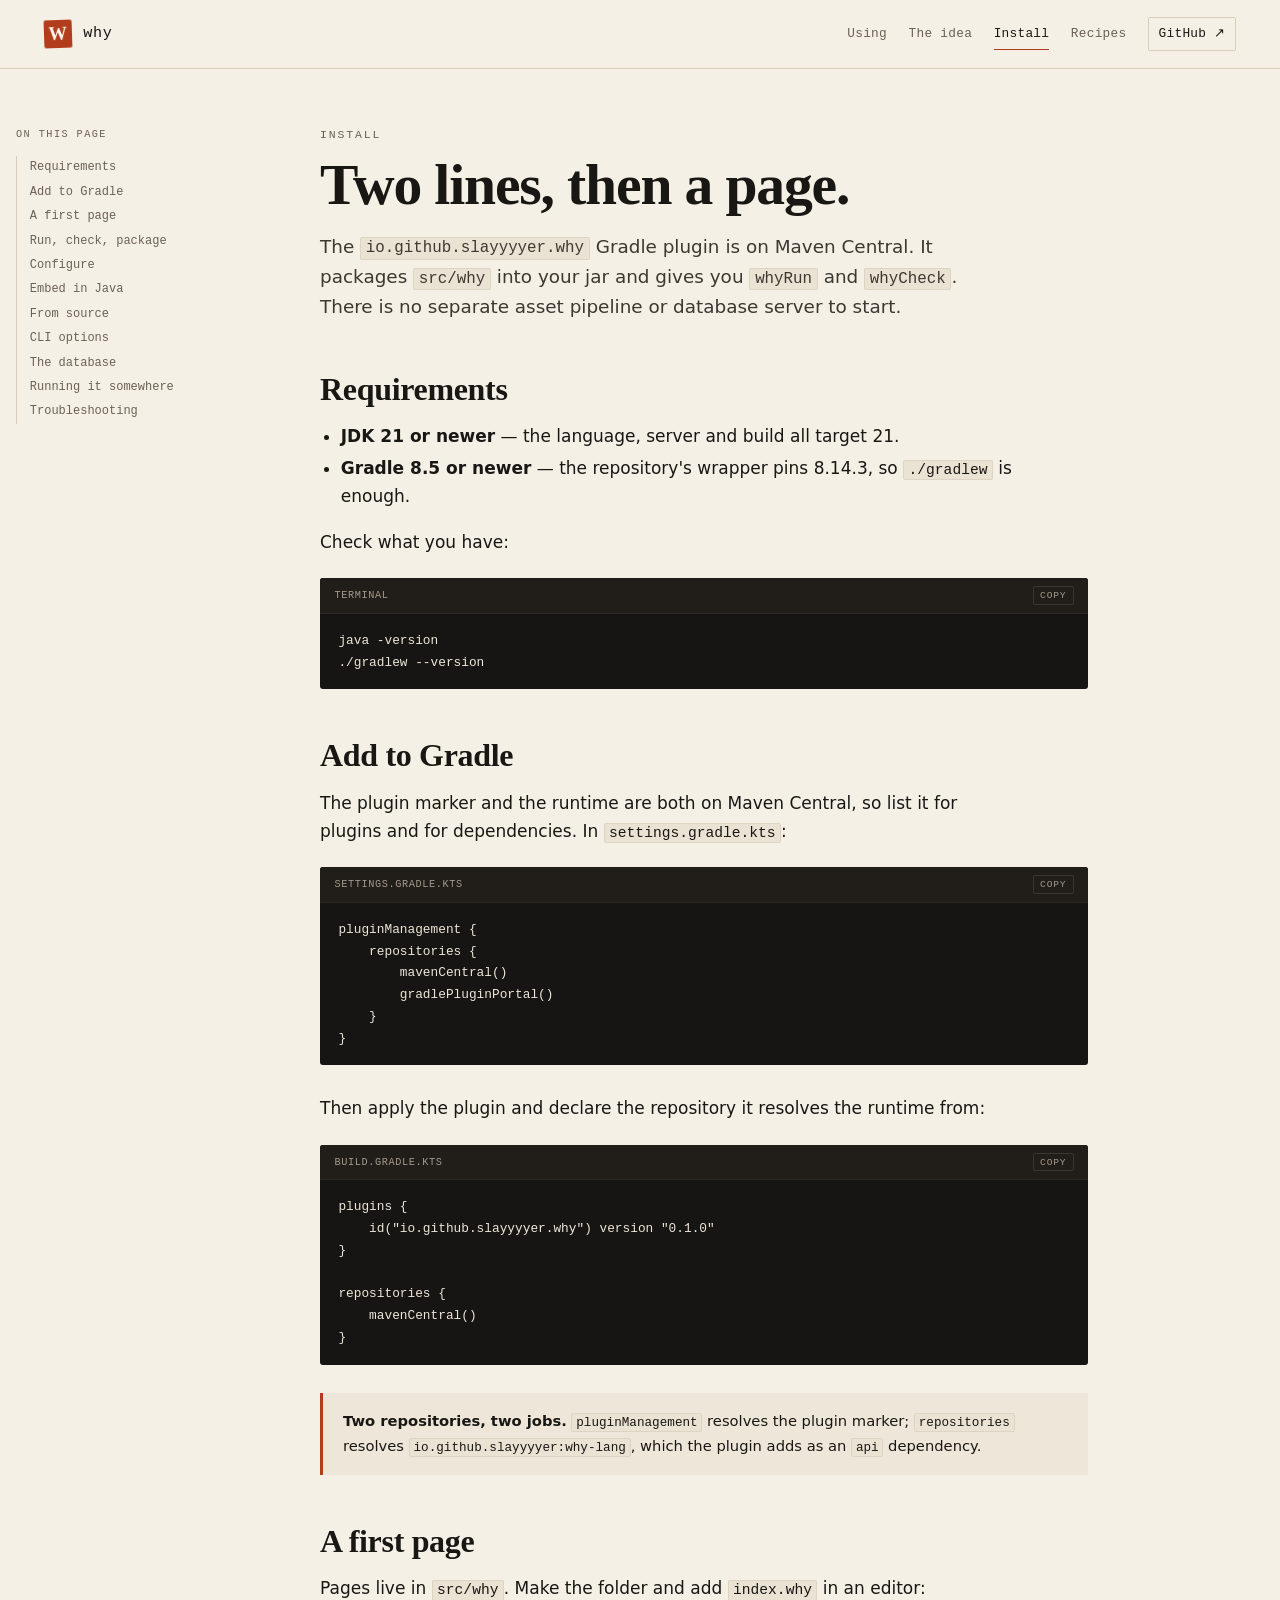
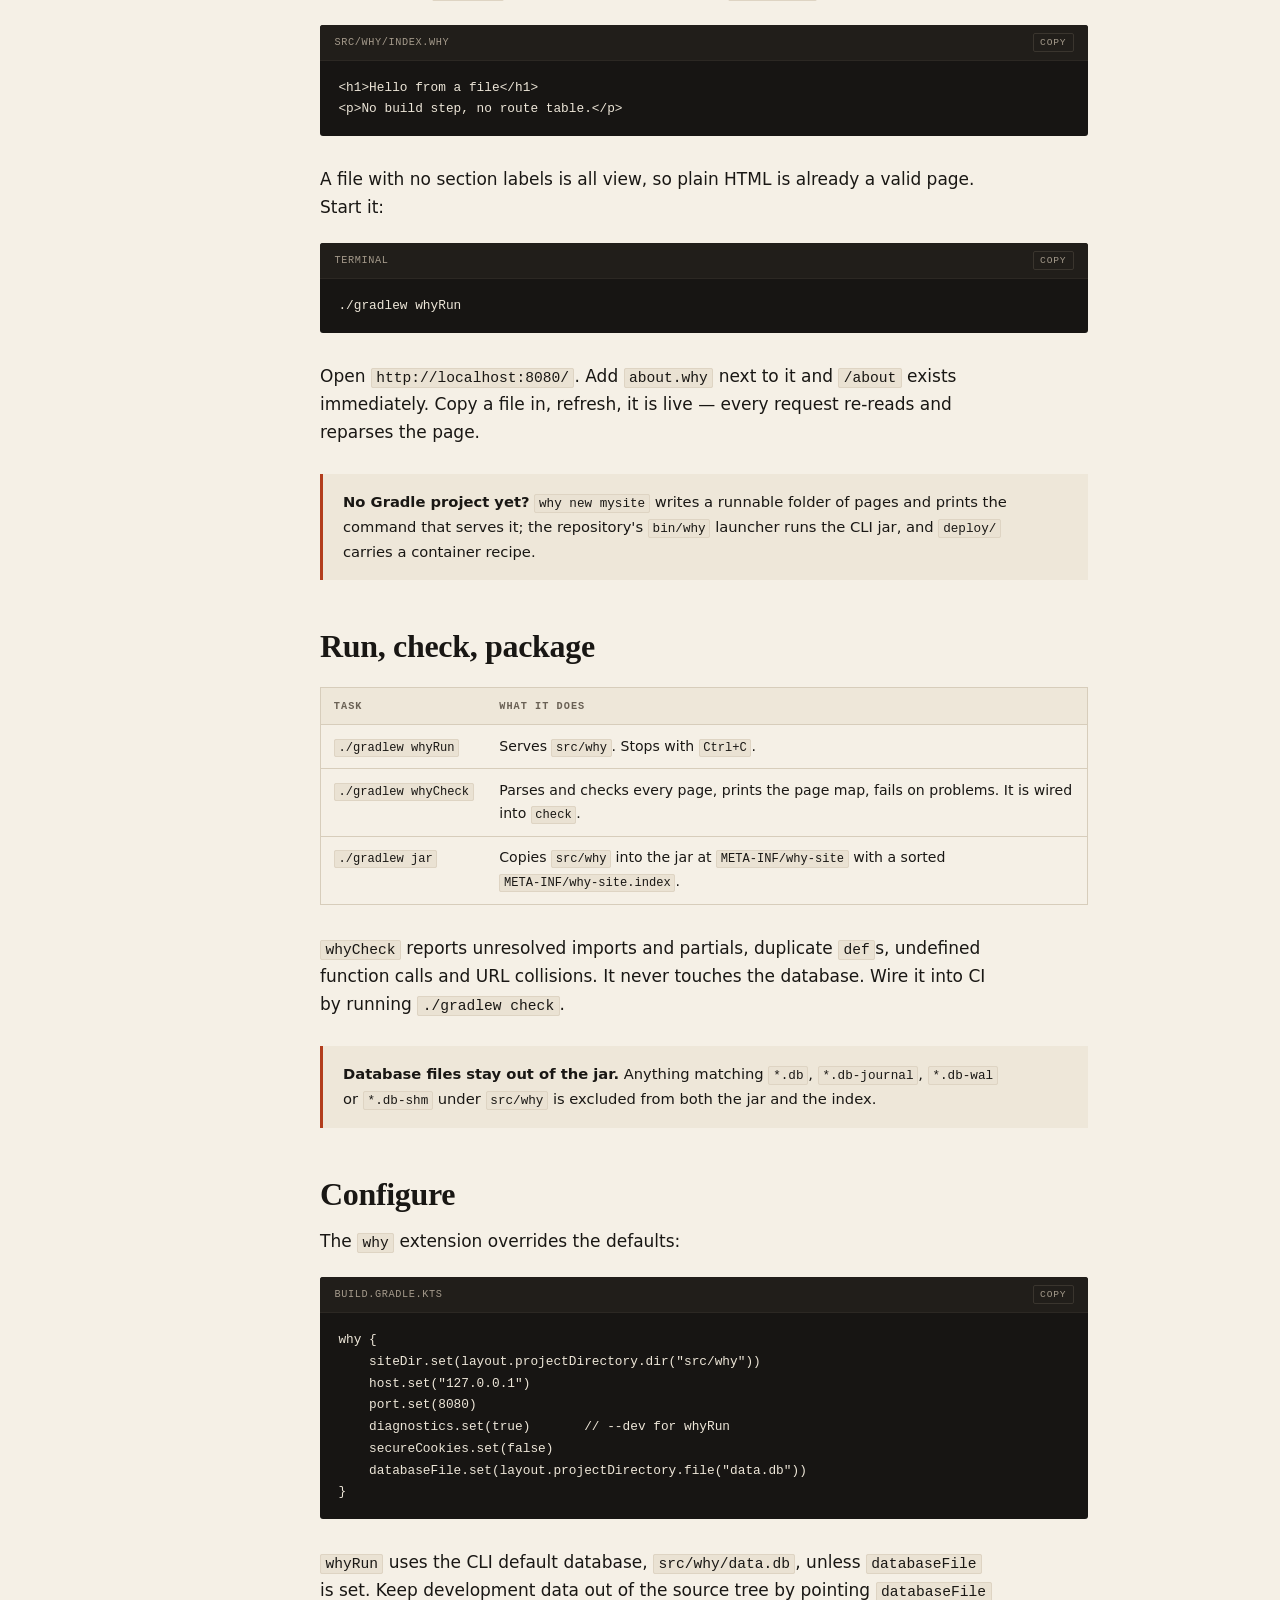
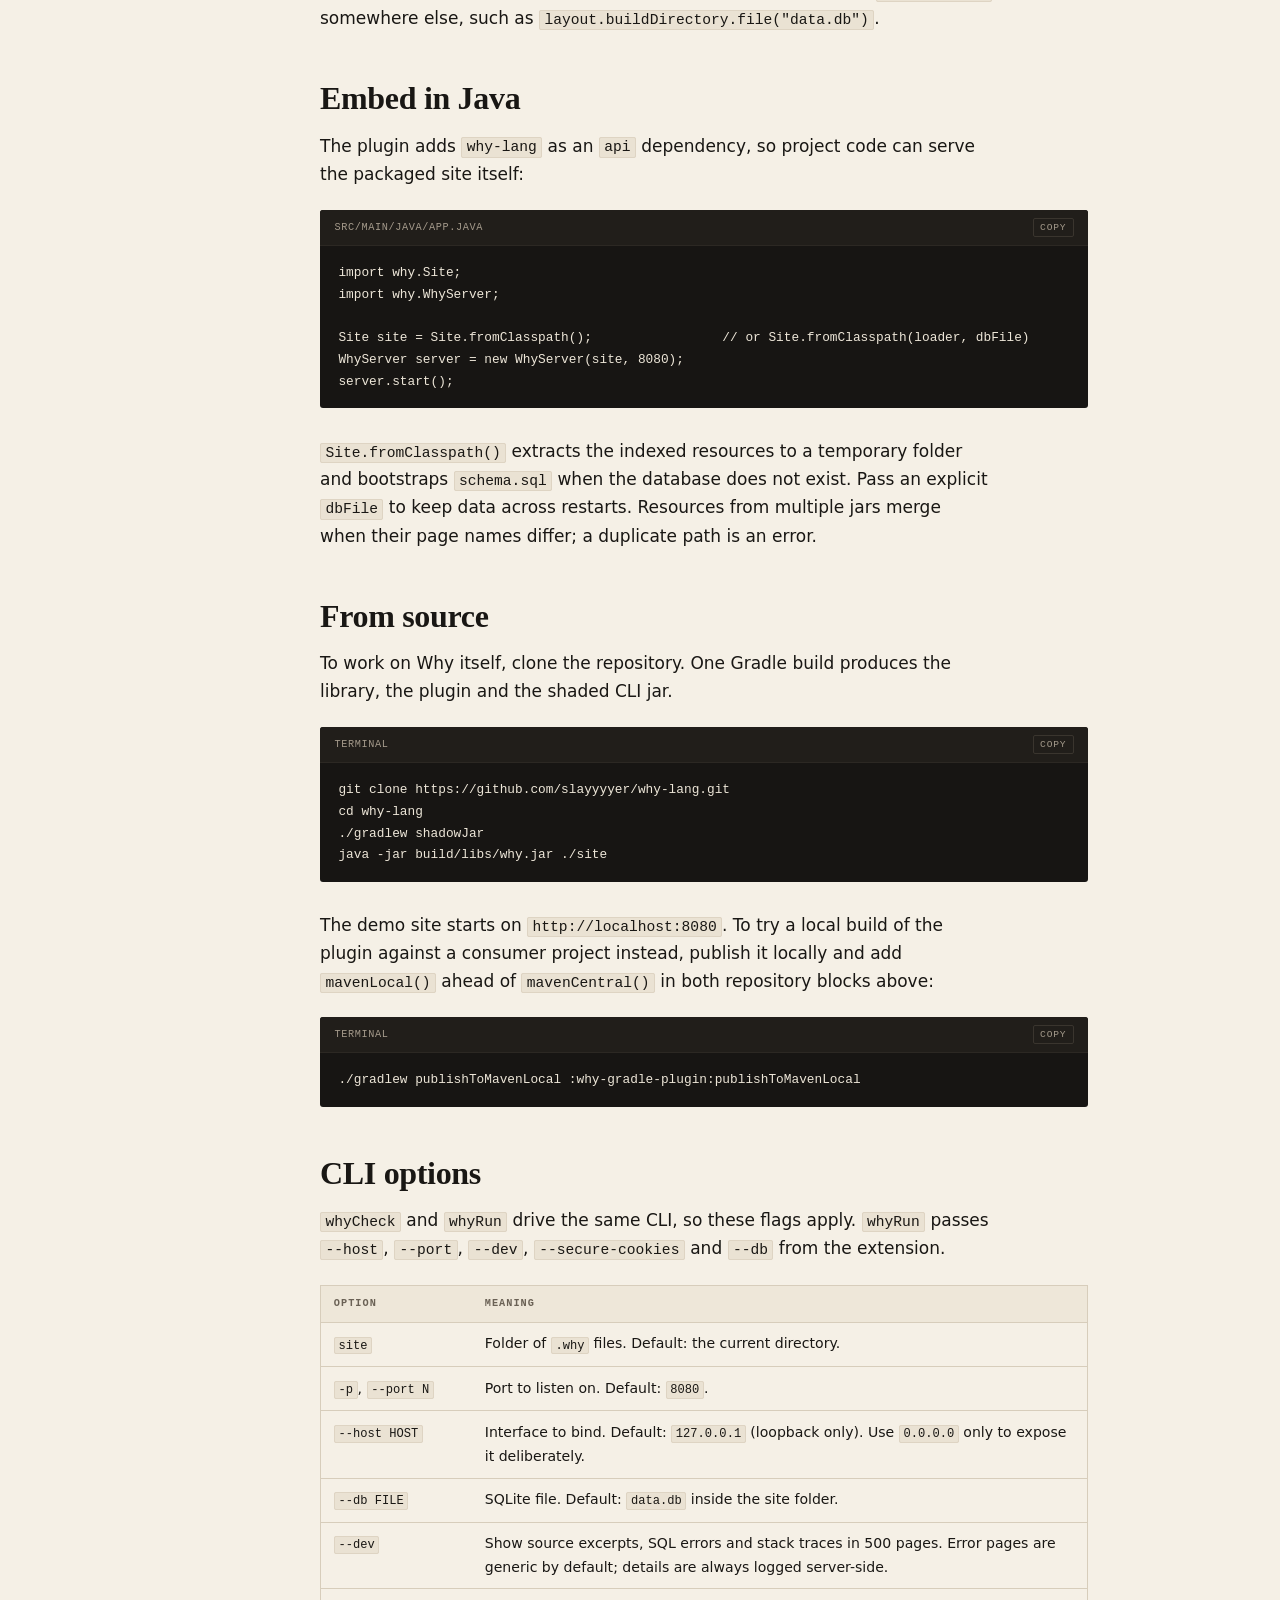
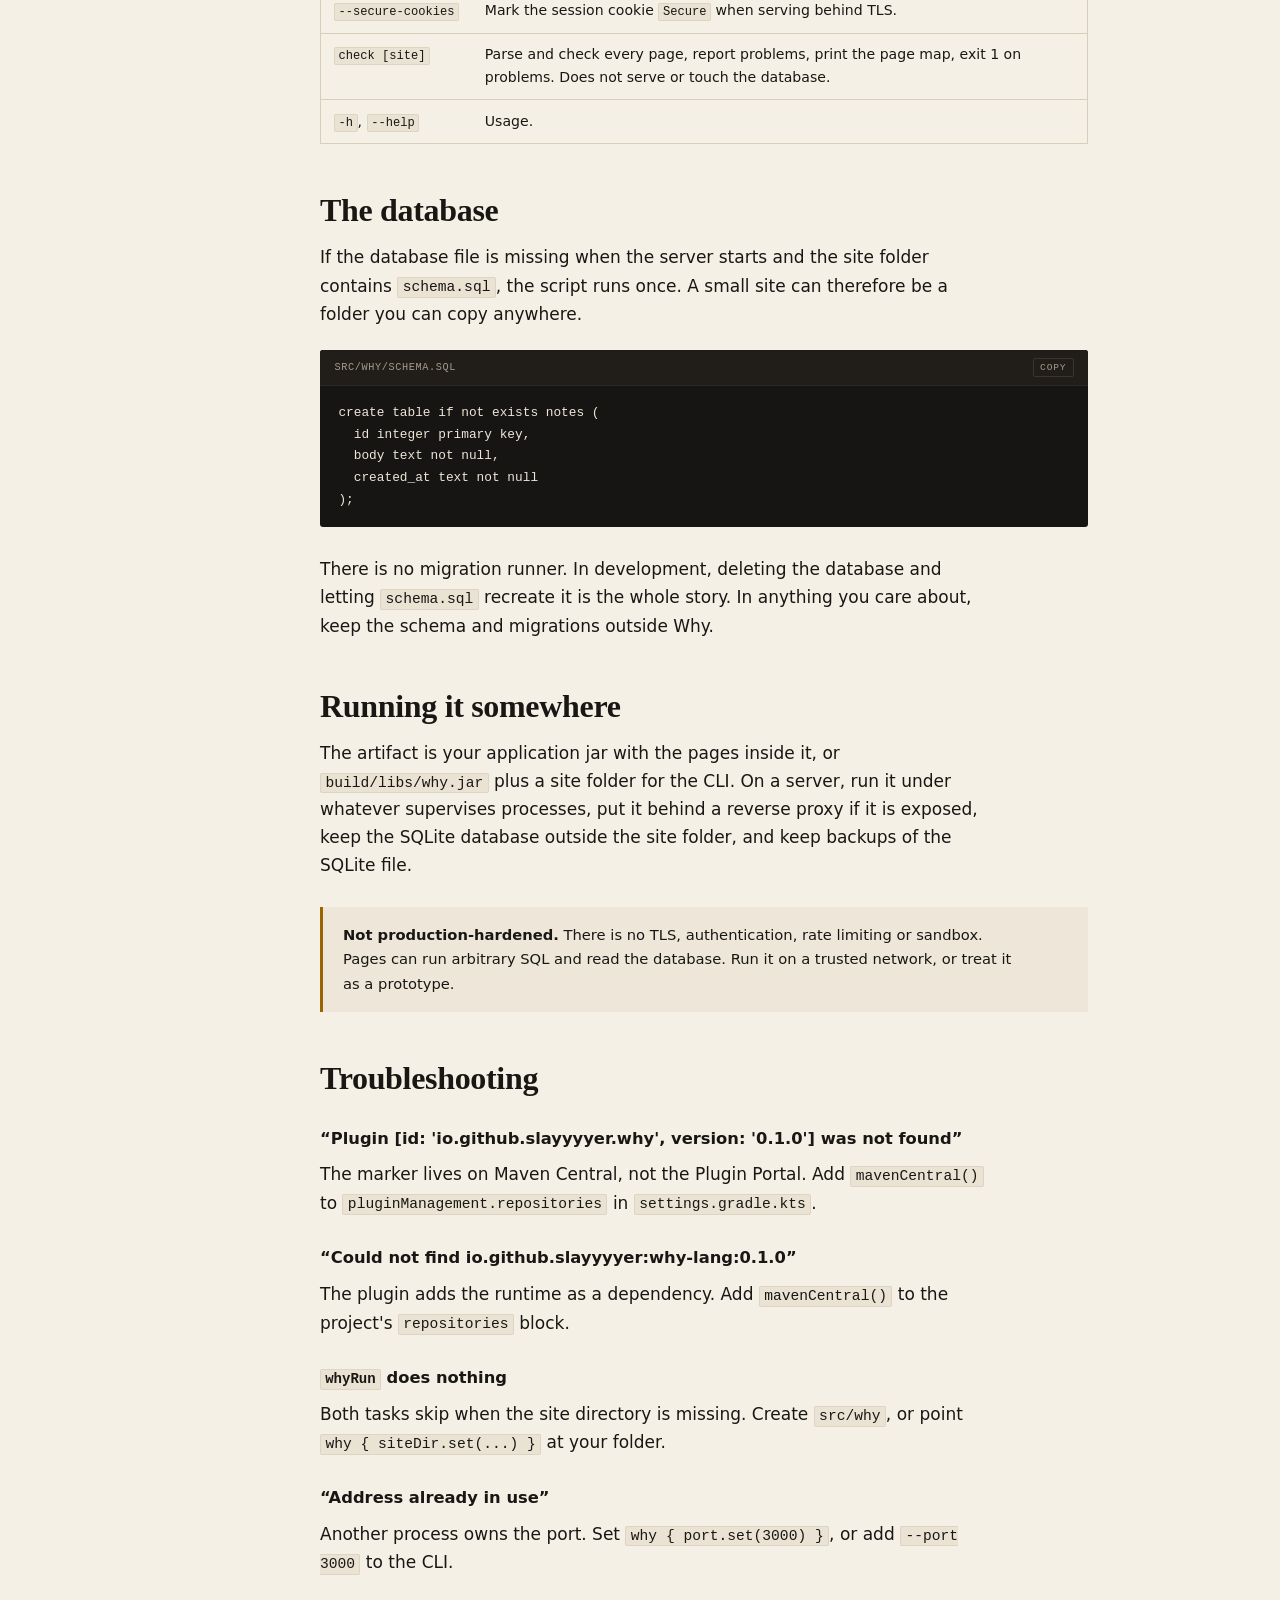
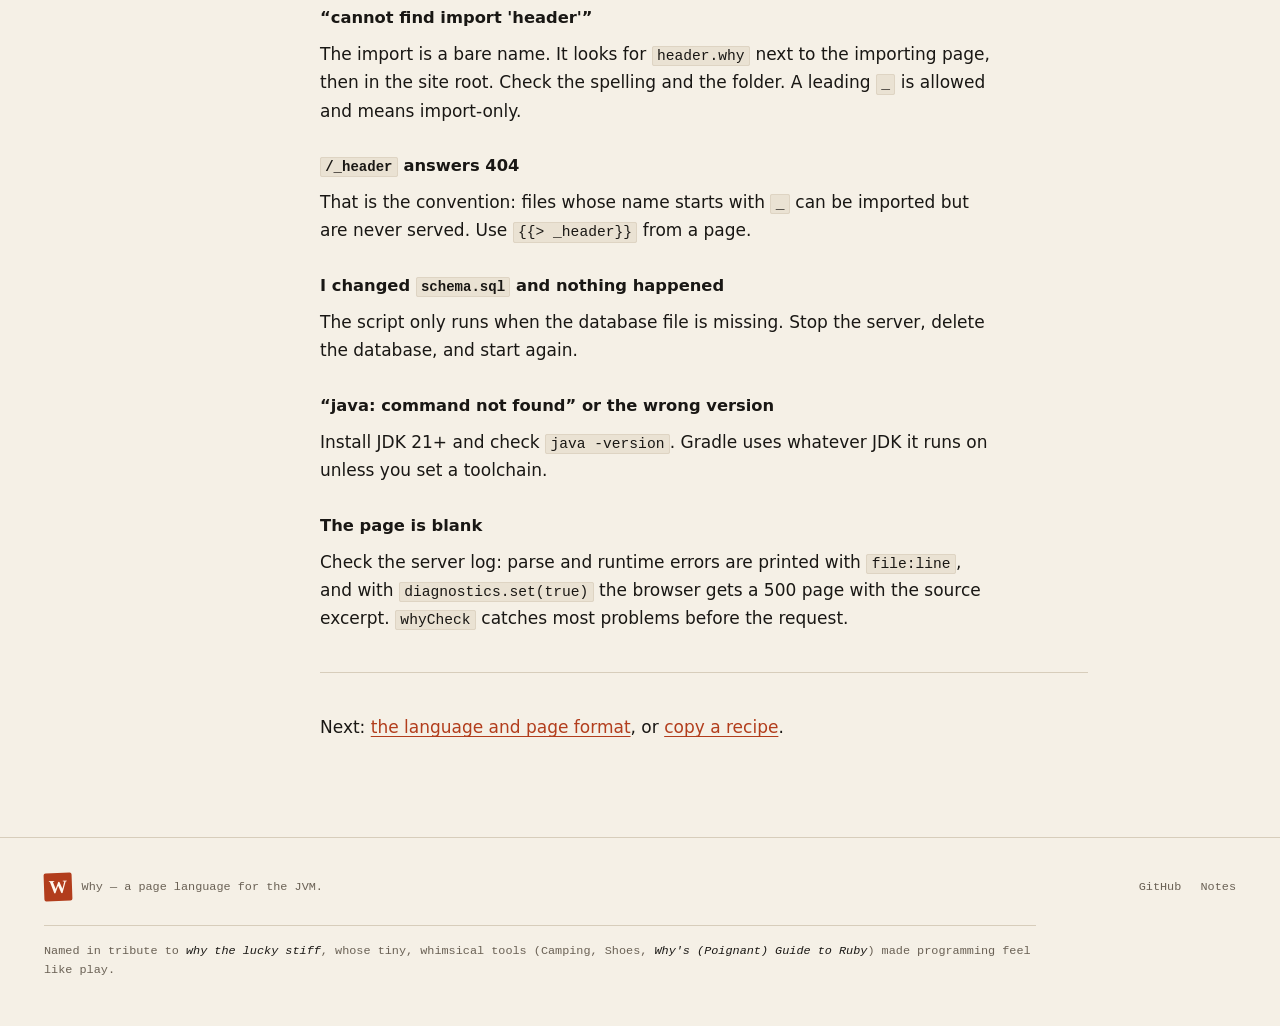
==== commit 516a608a: "Build the fork with Gradle alone The whyx runtime is consumed as the shaded build/libs/why.jar, so t" ====
--- a/docs/install.html
+++ b/docs/install.html
@@ -66,7 +66,7 @@
 }</code></pre></div>
         <p>Then apply the plugin and declare the repository it resolves the runtime from:</p>
         <div class="code"><div class="code-title">build.gradle.kts</div><pre><code>plugins {
-    id("io.github.slayyyyer.why") version "0.1.1"
+    id("io.github.slayyyyer.why") version "0.1.0"
 }
 
 repositories {
@@ -123,14 +123,14 @@
 Site site = Site.fromClasspath();                 // or Site.fromClasspath(loader, dbFile)
 WhyServer server = new WhyServer(site, 8080);
 server.start();</code></pre></div>
-        <p><code>Site.fromClasspath()</code> reads the indexed resources in place: an exploded site is used where it is, and a packaged jar is opened as a zip filesystem, so nothing is written to a temporary folder. It bootstraps <code>schema.sql</code> when the database does not exist; the default database is <code>data.db</code> in the working directory, and an explicit <code>dbFile</code> puts it elsewhere. Resources from multiple jars merge when their page names differ; a duplicate path is an error. A site opened from a jar keeps it open until the site is closed.</p>
+        <p><code>Site.fromClasspath()</code> extracts the indexed resources to a temporary folder and bootstraps <code>schema.sql</code> when the database does not exist. Pass an explicit <code>dbFile</code> to keep data across restarts. Resources from multiple jars merge when their page names differ; a duplicate path is an error.</p>
 
         <h2 id="source">From source</h2>
-        <p>To work on Why itself, clone the repository. It carries both a Maven build for the shaded CLI jar and a Gradle build for the library and plugin.</p>
+        <p>To work on Why itself, clone the repository. One Gradle build produces the library, the plugin and the shaded CLI jar.</p>
         <div class="code"><div class="code-title">terminal</div><pre><code>git clone https://github.com/slayyyyer/why-lang.git
 cd why-lang
-mvn package
-java -jar target/why.jar ./site</code></pre></div>
+./gradlew shadowJar
+java -jar build/libs/why.jar ./site</code></pre></div>
         <p>The demo site starts on <code>http://localhost:8080</code>. To try a local build of the plugin against a consumer project instead, publish it locally and add <code>mavenLocal()</code> ahead of <code>mavenCentral()</code> in both repository blocks above:</p>
         <div class="code"><div class="code-title">terminal</div><pre><code>./gradlew publishToMavenLocal :why-gradle-plugin:publishToMavenLocal</code></pre></div>
 
@@ -162,15 +162,15 @@
         <p>There is no migration runner. In development, deleting the database and letting <code>schema.sql</code> recreate it is the whole story. In anything you care about, keep the schema and migrations outside Why.</p>
 
         <h2 id="deploy">Running it somewhere</h2>
-        <p>The artifact is your application jar with the pages inside it, or <code>target/why.jar</code> plus a site folder for the CLI. On a server, run it under whatever supervises processes, put it behind a reverse proxy if it is exposed, keep the SQLite database outside the site folder, and keep backups of the SQLite file.</p>
+        <p>The artifact is your application jar with the pages inside it, or <code>build/libs/why.jar</code> plus a site folder for the CLI. On a server, run it under whatever supervises processes, put it behind a reverse proxy if it is exposed, keep the SQLite database outside the site folder, and keep backups of the SQLite file.</p>
         <div class="callout warn">
           <p><strong>Not production-hardened.</strong> There is no TLS, authentication, rate limiting or sandbox. Pages can run arbitrary SQL and read the database. Run it on a trusted network, or treat it as a prototype.</p>
         </div>
 
         <h2 id="troubleshooting">Troubleshooting</h2>
-        <h3>“Plugin [id: 'io.github.slayyyyer.why', version: '0.1.1'] was not found”</h3>
+        <h3>“Plugin [id: 'io.github.slayyyyer.why', version: '0.1.0'] was not found”</h3>
         <p>The marker lives on Maven Central, not the Plugin Portal. Add <code>mavenCentral()</code> to <code>pluginManagement.repositories</code> in <code>settings.gradle.kts</code>.</p>
-        <h3>“Could not find io.github.slayyyyer:why-lang:0.1.1”</h3>
+        <h3>“Could not find io.github.slayyyyer:why-lang:0.1.0”</h3>
         <p>The plugin adds the runtime as a dependency. Add <code>mavenCentral()</code> to the project's <code>repositories</code> block.</p>
         <h3><code>whyRun</code> does nothing</h3>
         <p>Both tasks skip when the site directory is missing. Create <code>src/why</code>, or point <code>why { siteDir.set(...) }</code> at your folder.</p>
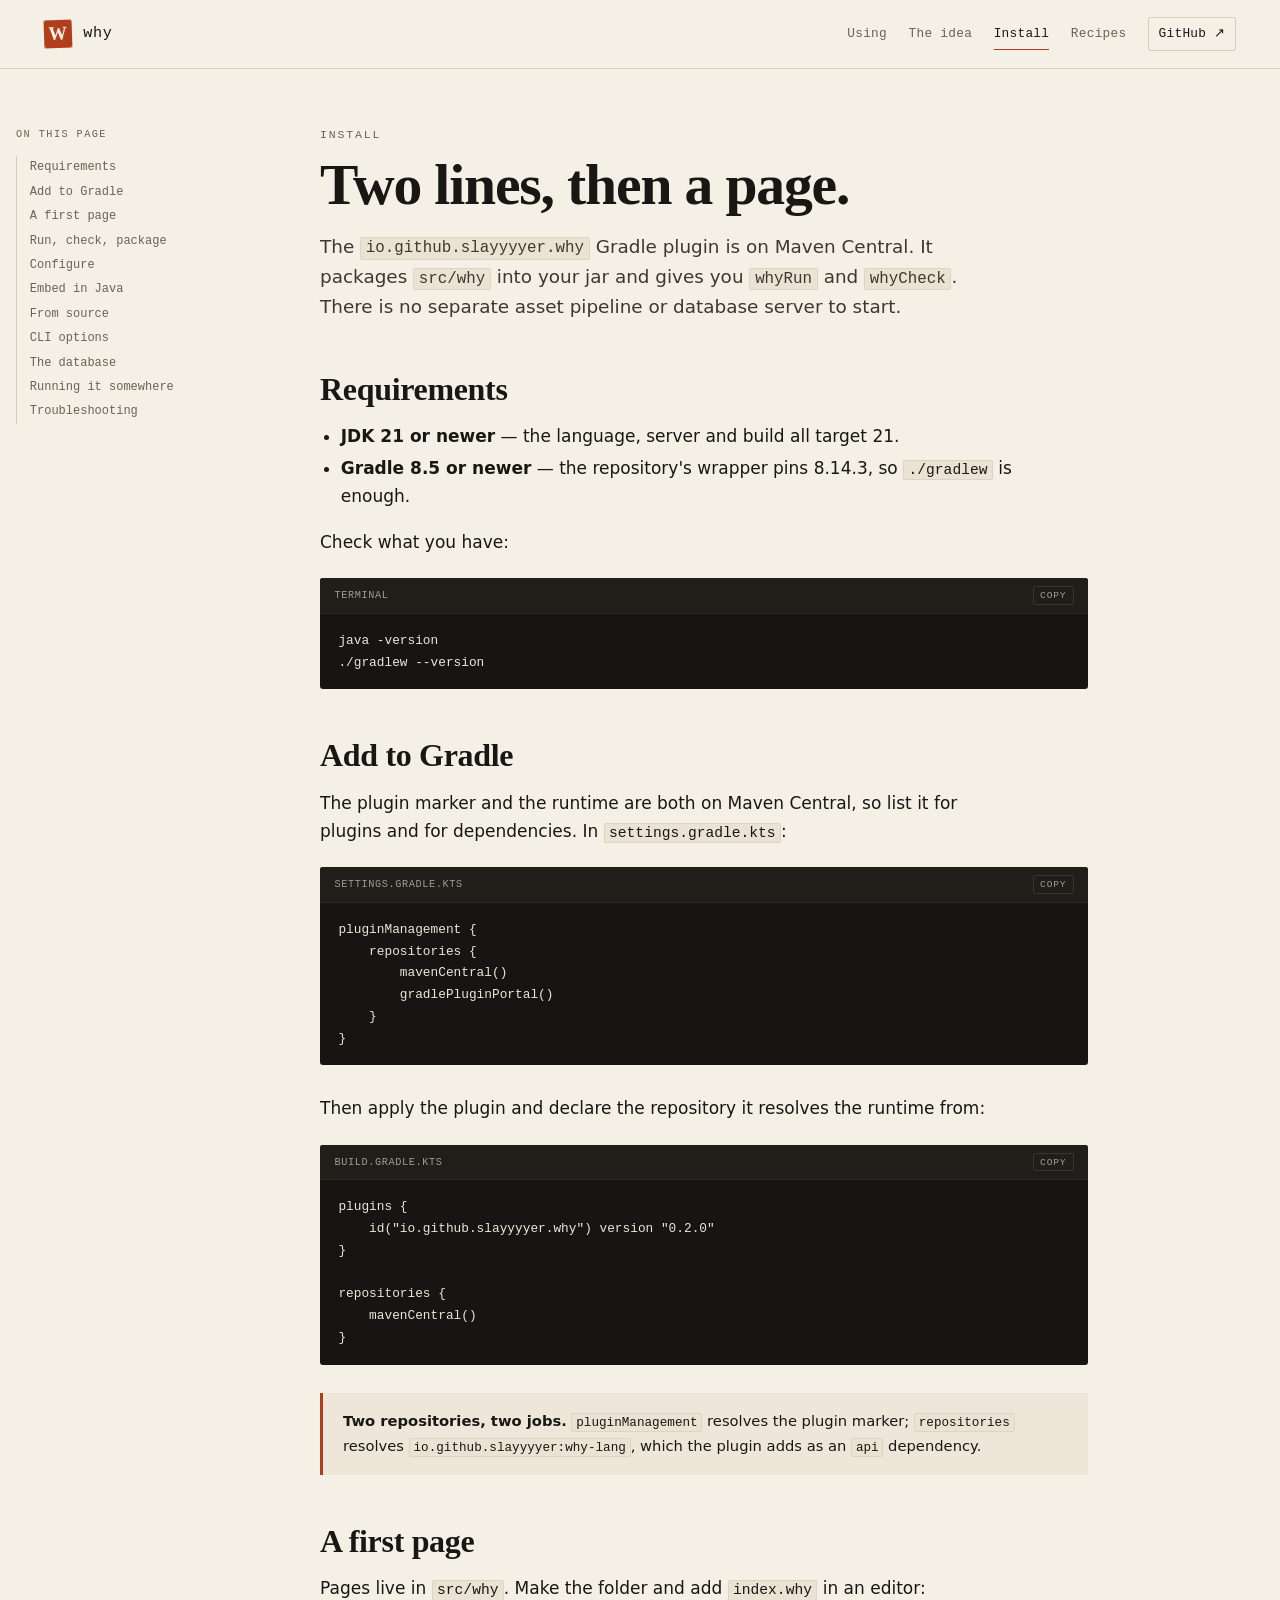
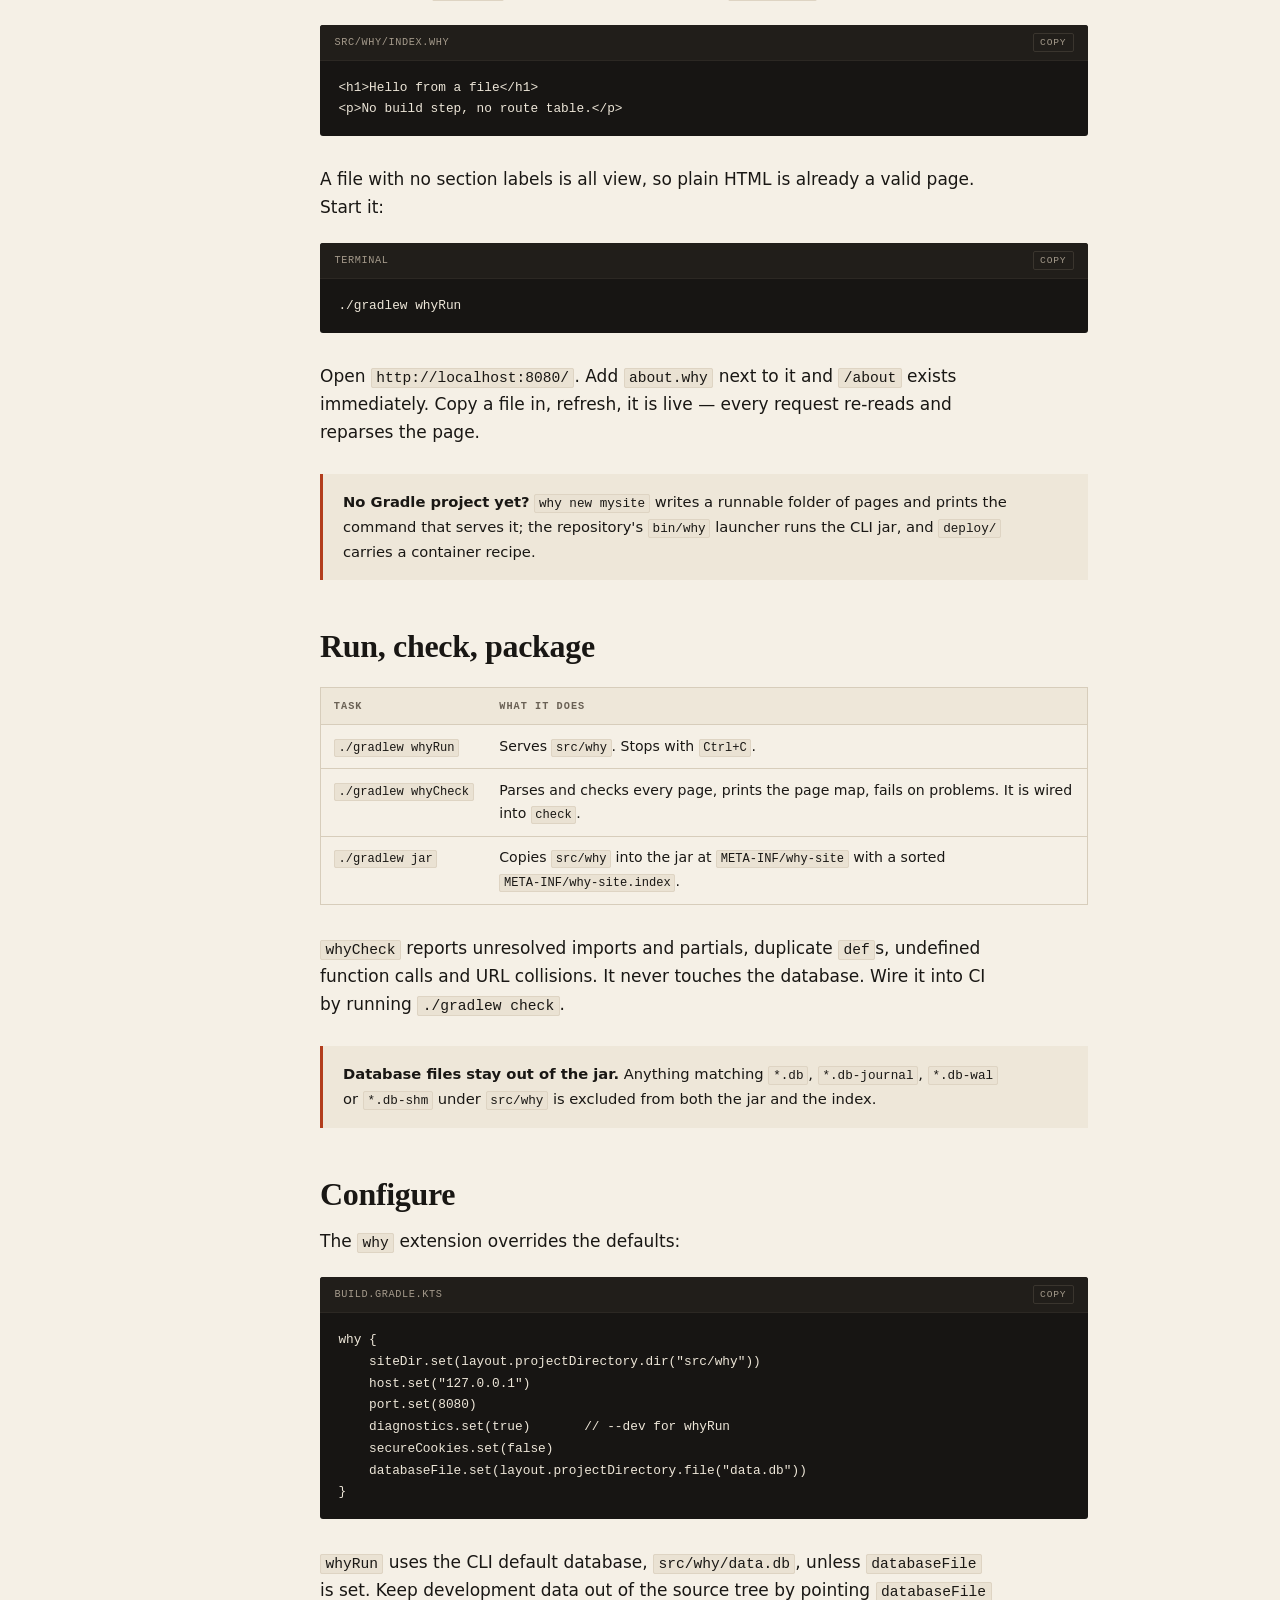
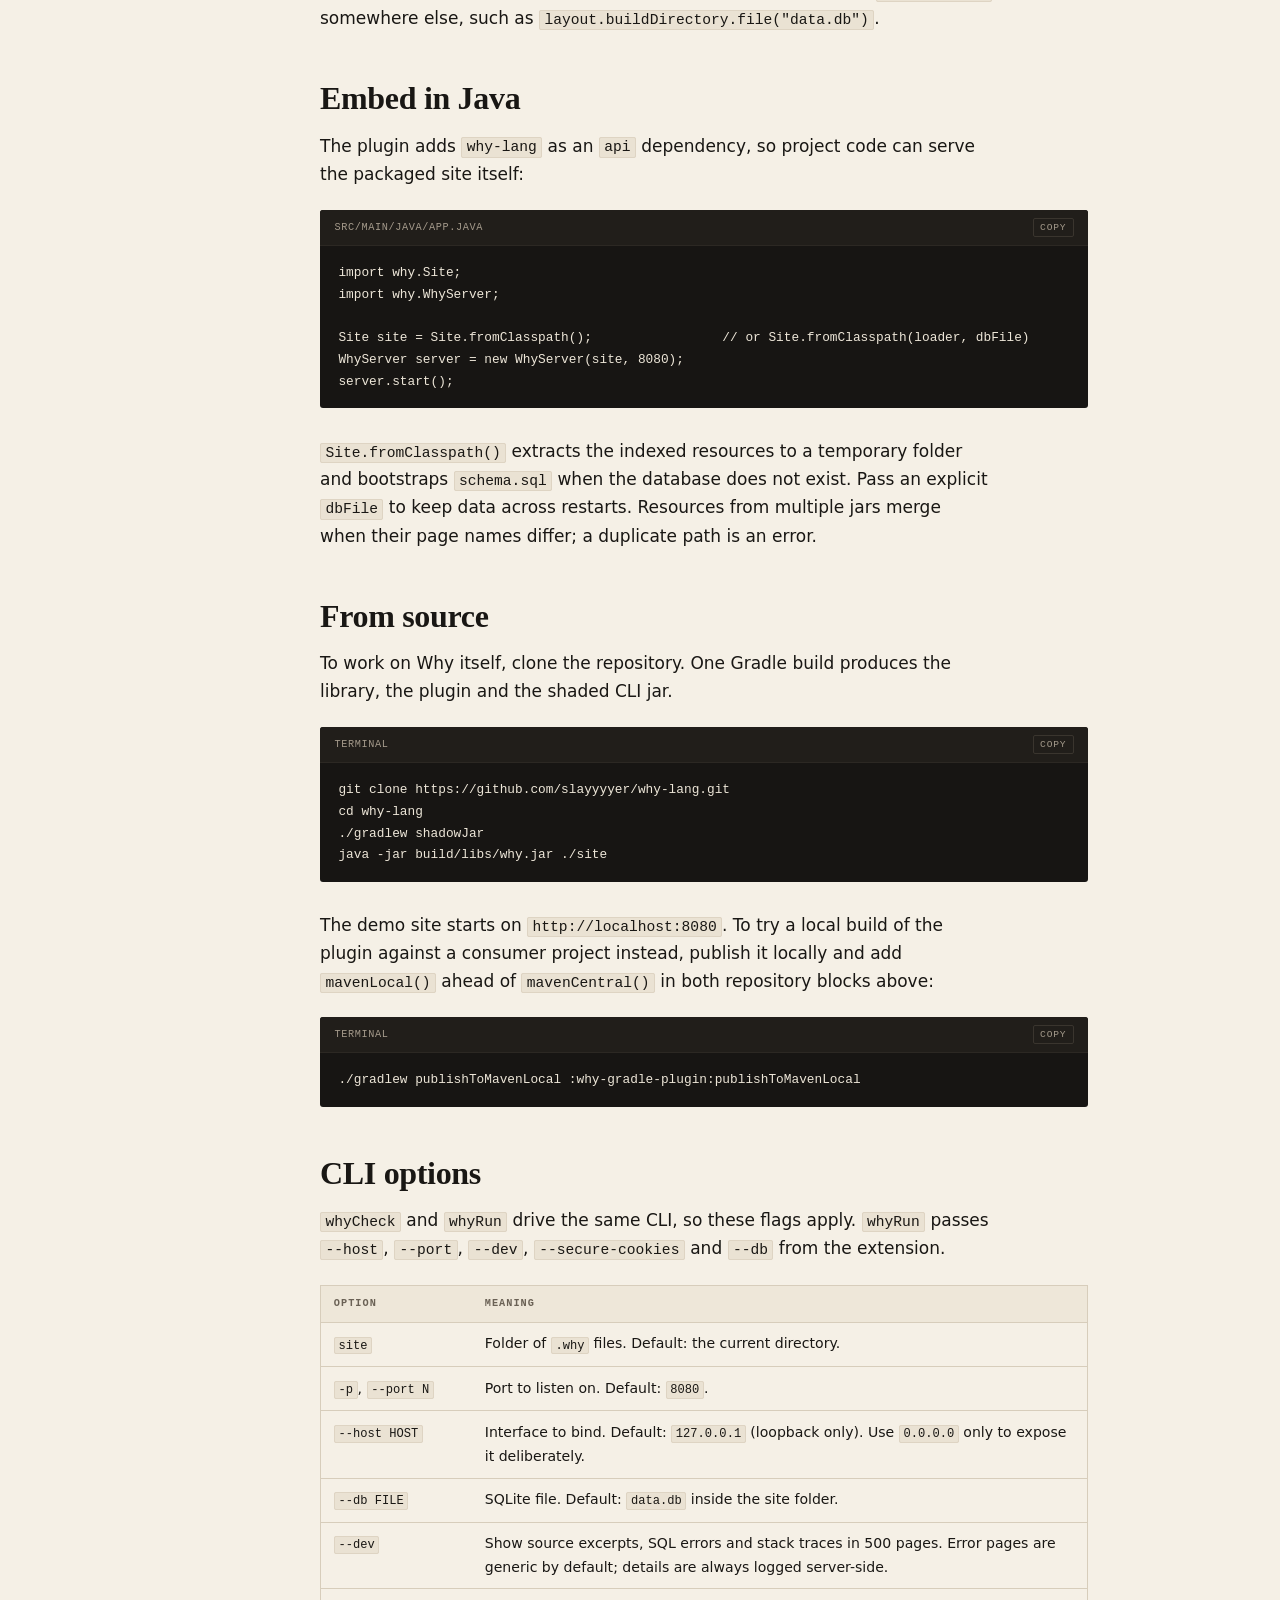
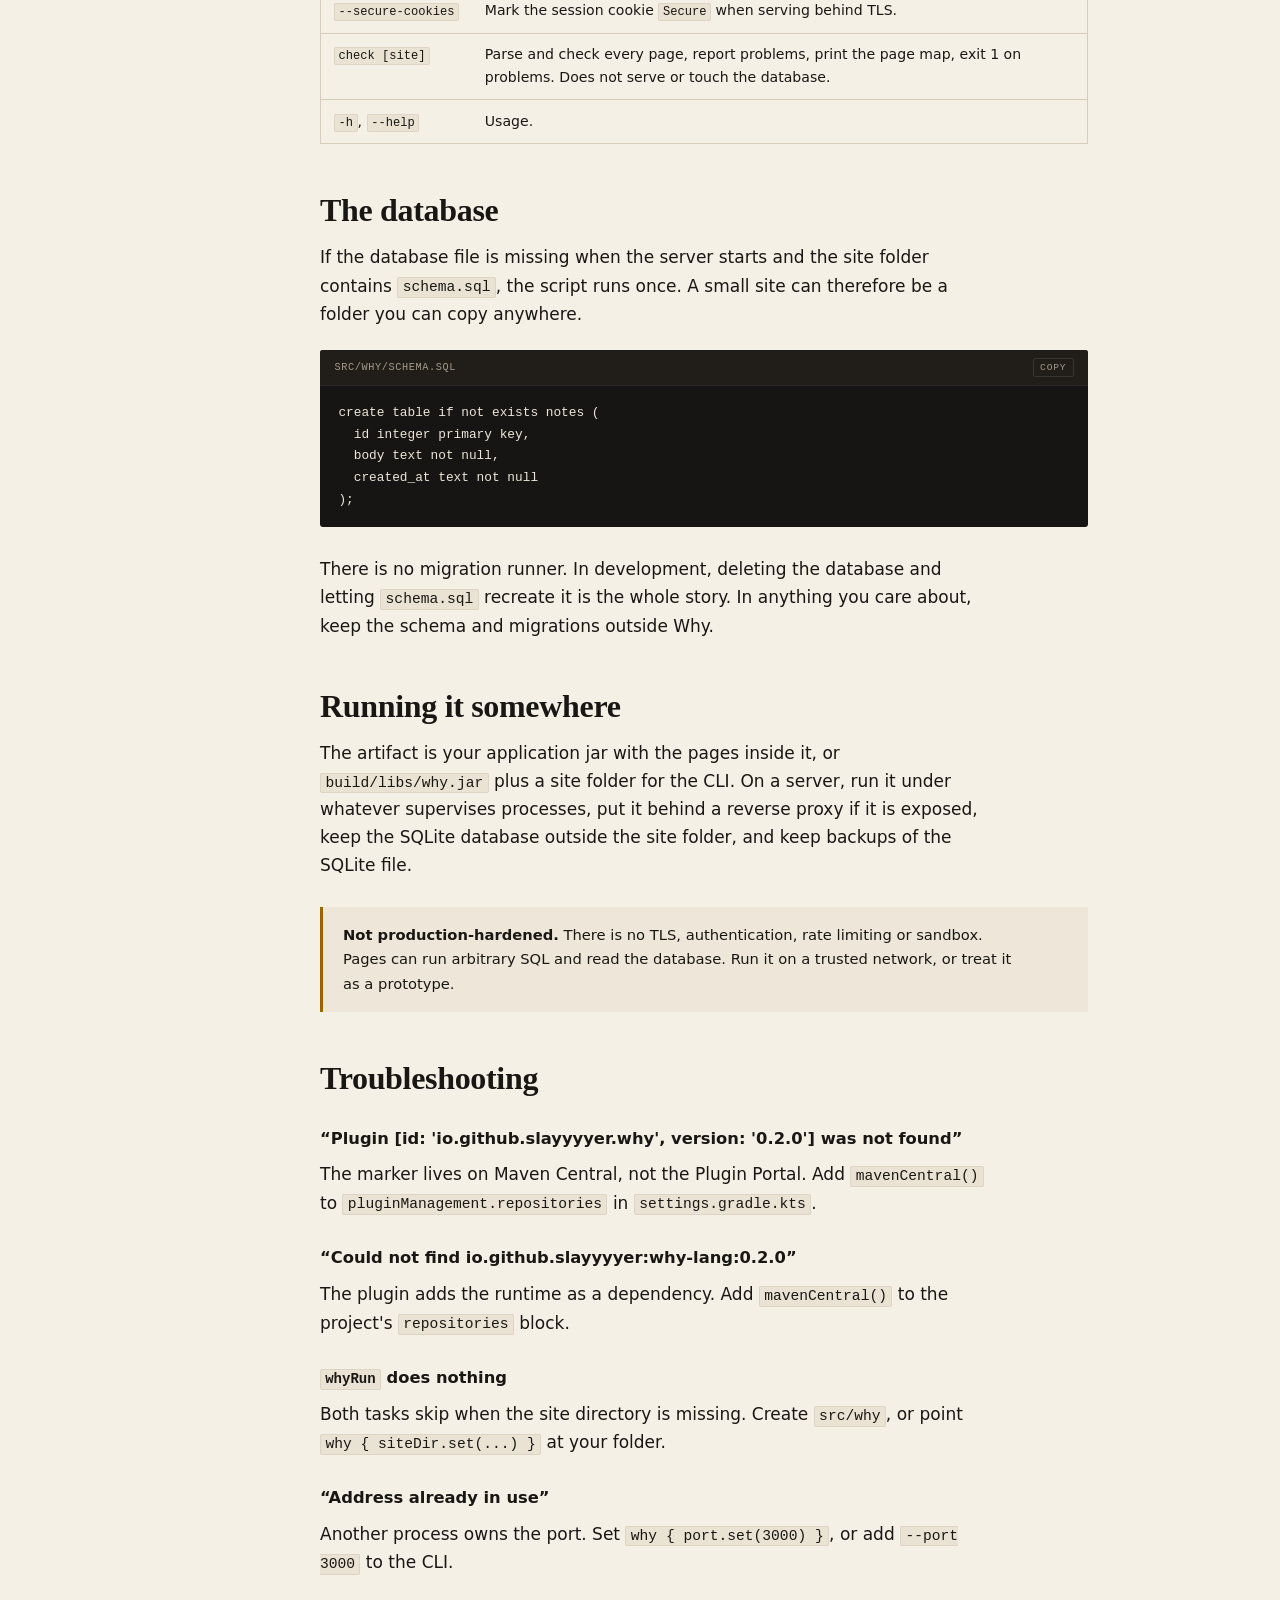
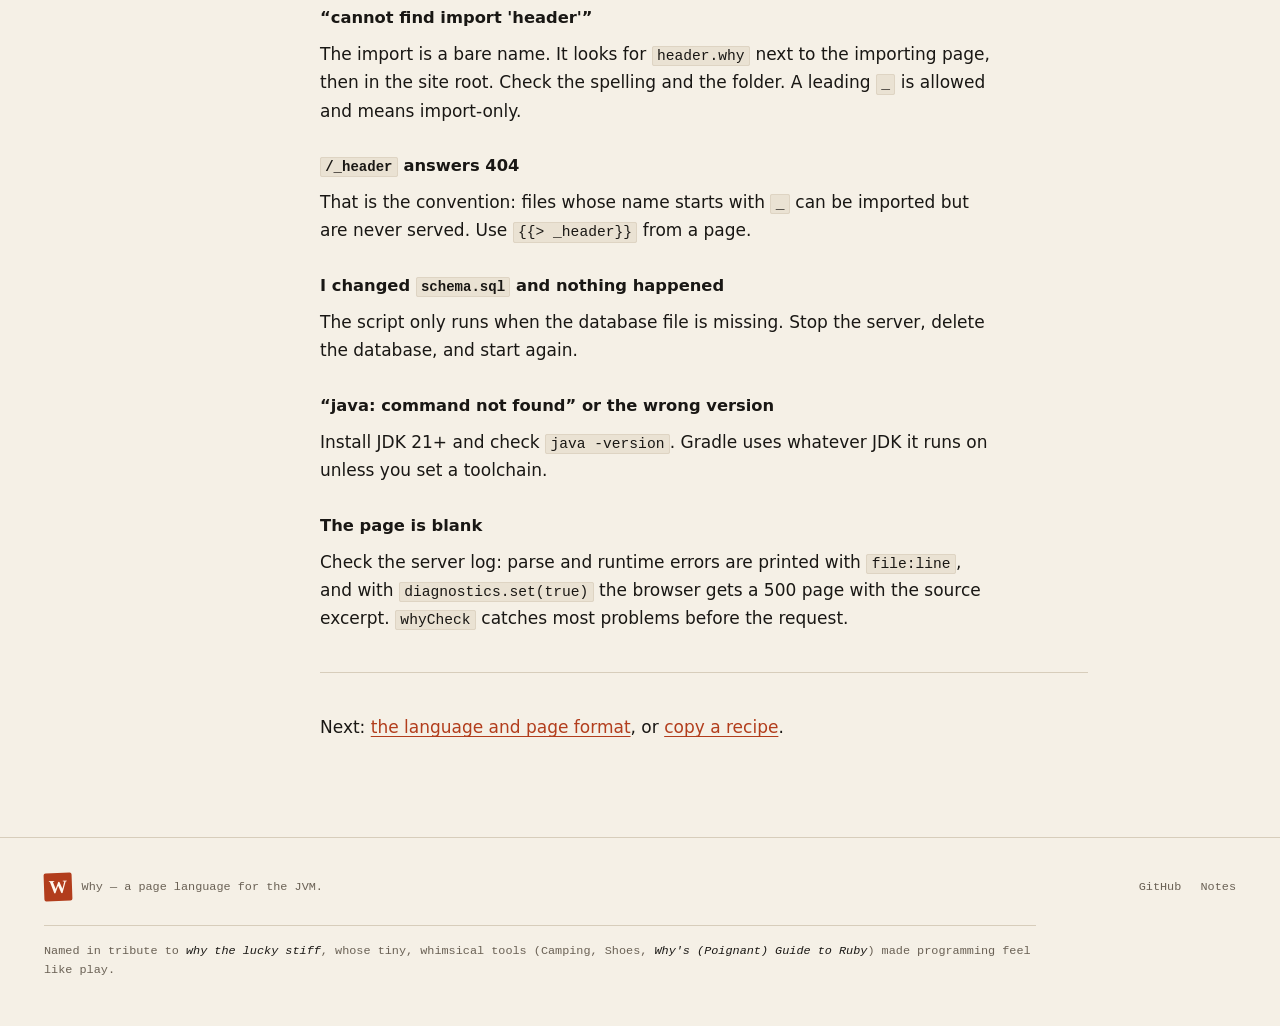
==== commit e665ee46: "Release 0.2.0 Bump the single version source and the install examples for the auth, proxy, SQL, and " ====
--- a/docs/install.html
+++ b/docs/install.html
@@ -66,7 +66,7 @@
 }</code></pre></div>
         <p>Then apply the plugin and declare the repository it resolves the runtime from:</p>
         <div class="code"><div class="code-title">build.gradle.kts</div><pre><code>plugins {
-    id("io.github.slayyyyer.why") version "0.1.0"
+    id("io.github.slayyyyer.why") version "0.2.0"
 }
 
 repositories {
@@ -168,9 +168,9 @@
         </div>
 
         <h2 id="troubleshooting">Troubleshooting</h2>
-        <h3>“Plugin [id: 'io.github.slayyyyer.why', version: '0.1.0'] was not found”</h3>
+        <h3>“Plugin [id: 'io.github.slayyyyer.why', version: '0.2.0'] was not found”</h3>
         <p>The marker lives on Maven Central, not the Plugin Portal. Add <code>mavenCentral()</code> to <code>pluginManagement.repositories</code> in <code>settings.gradle.kts</code>.</p>
-        <h3>“Could not find io.github.slayyyyer:why-lang:0.1.0”</h3>
+        <h3>“Could not find io.github.slayyyyer:why-lang:0.2.0”</h3>
         <p>The plugin adds the runtime as a dependency. Add <code>mavenCentral()</code> to the project's <code>repositories</code> block.</p>
         <h3><code>whyRun</code> does nothing</h3>
         <p>Both tasks skip when the site directory is missing. Create <code>src/why</code>, or point <code>why { siteDir.set(...) }</code> at your folder.</p>
